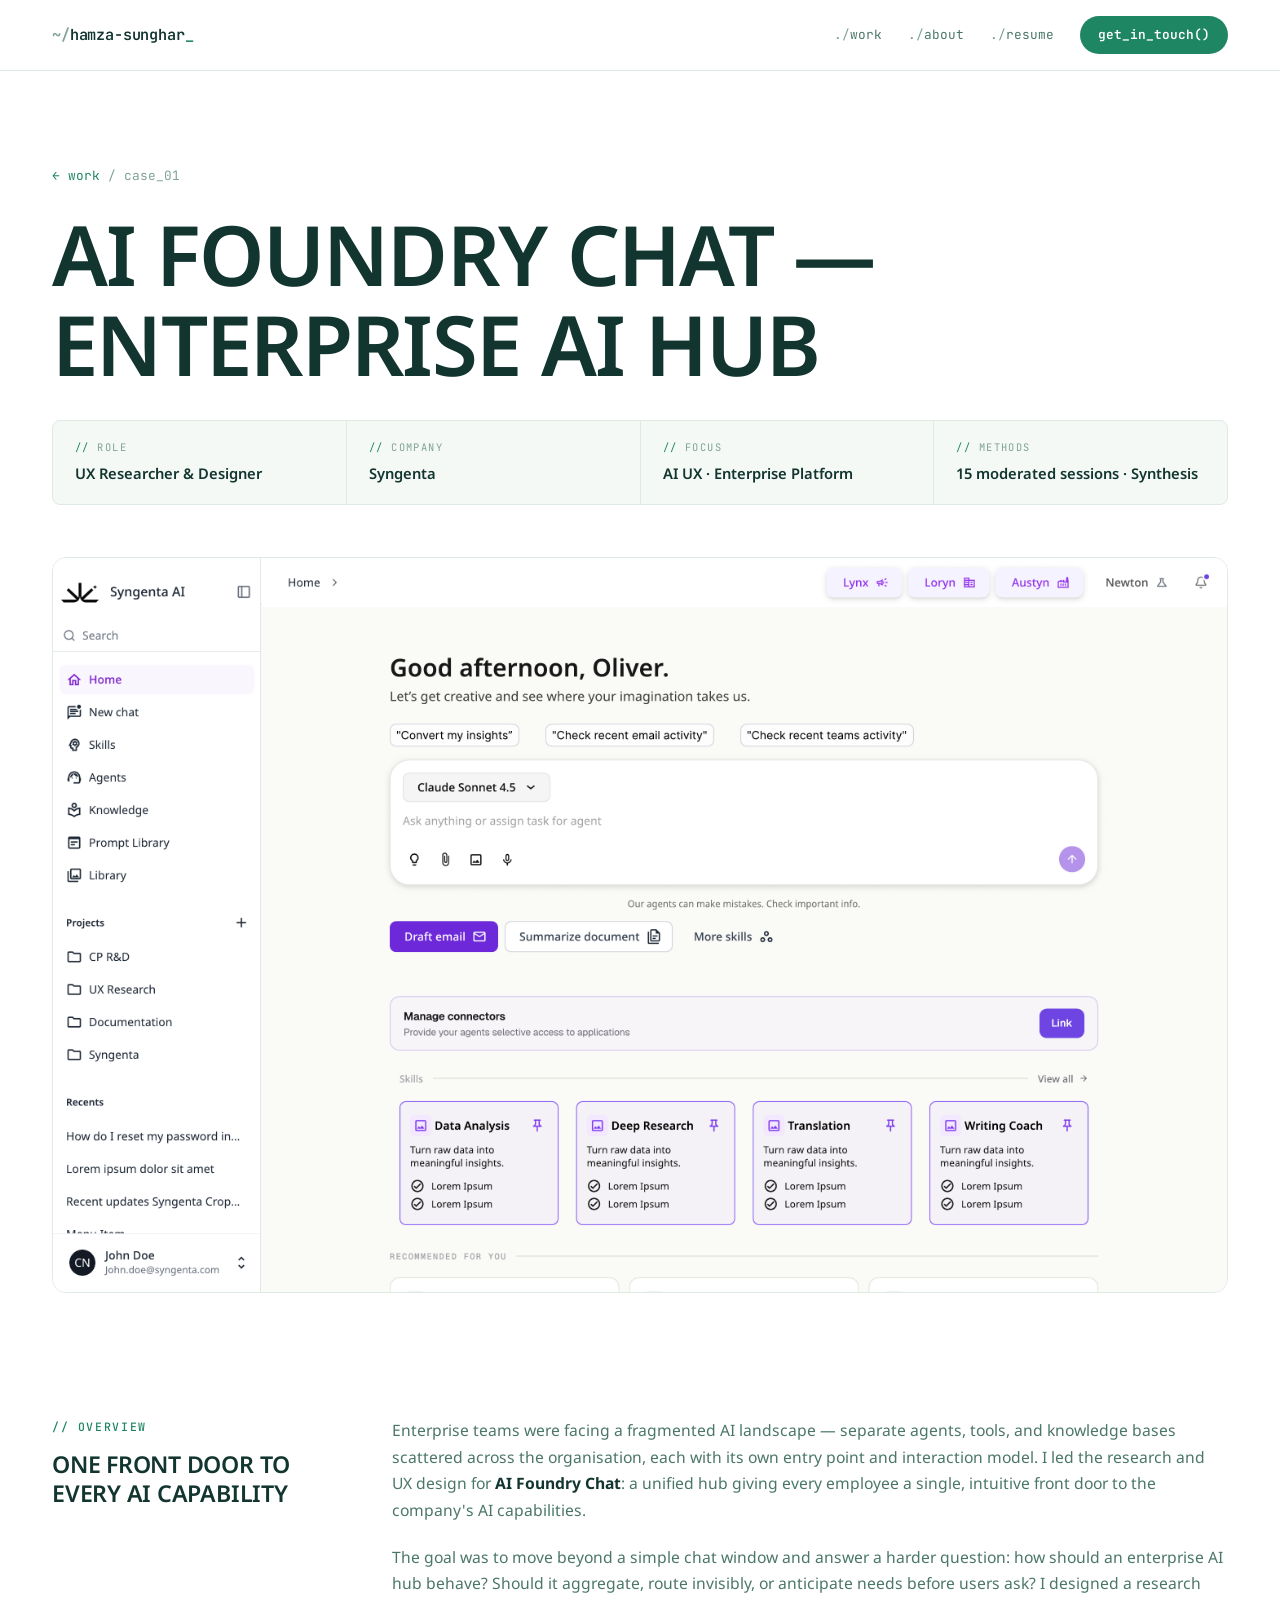
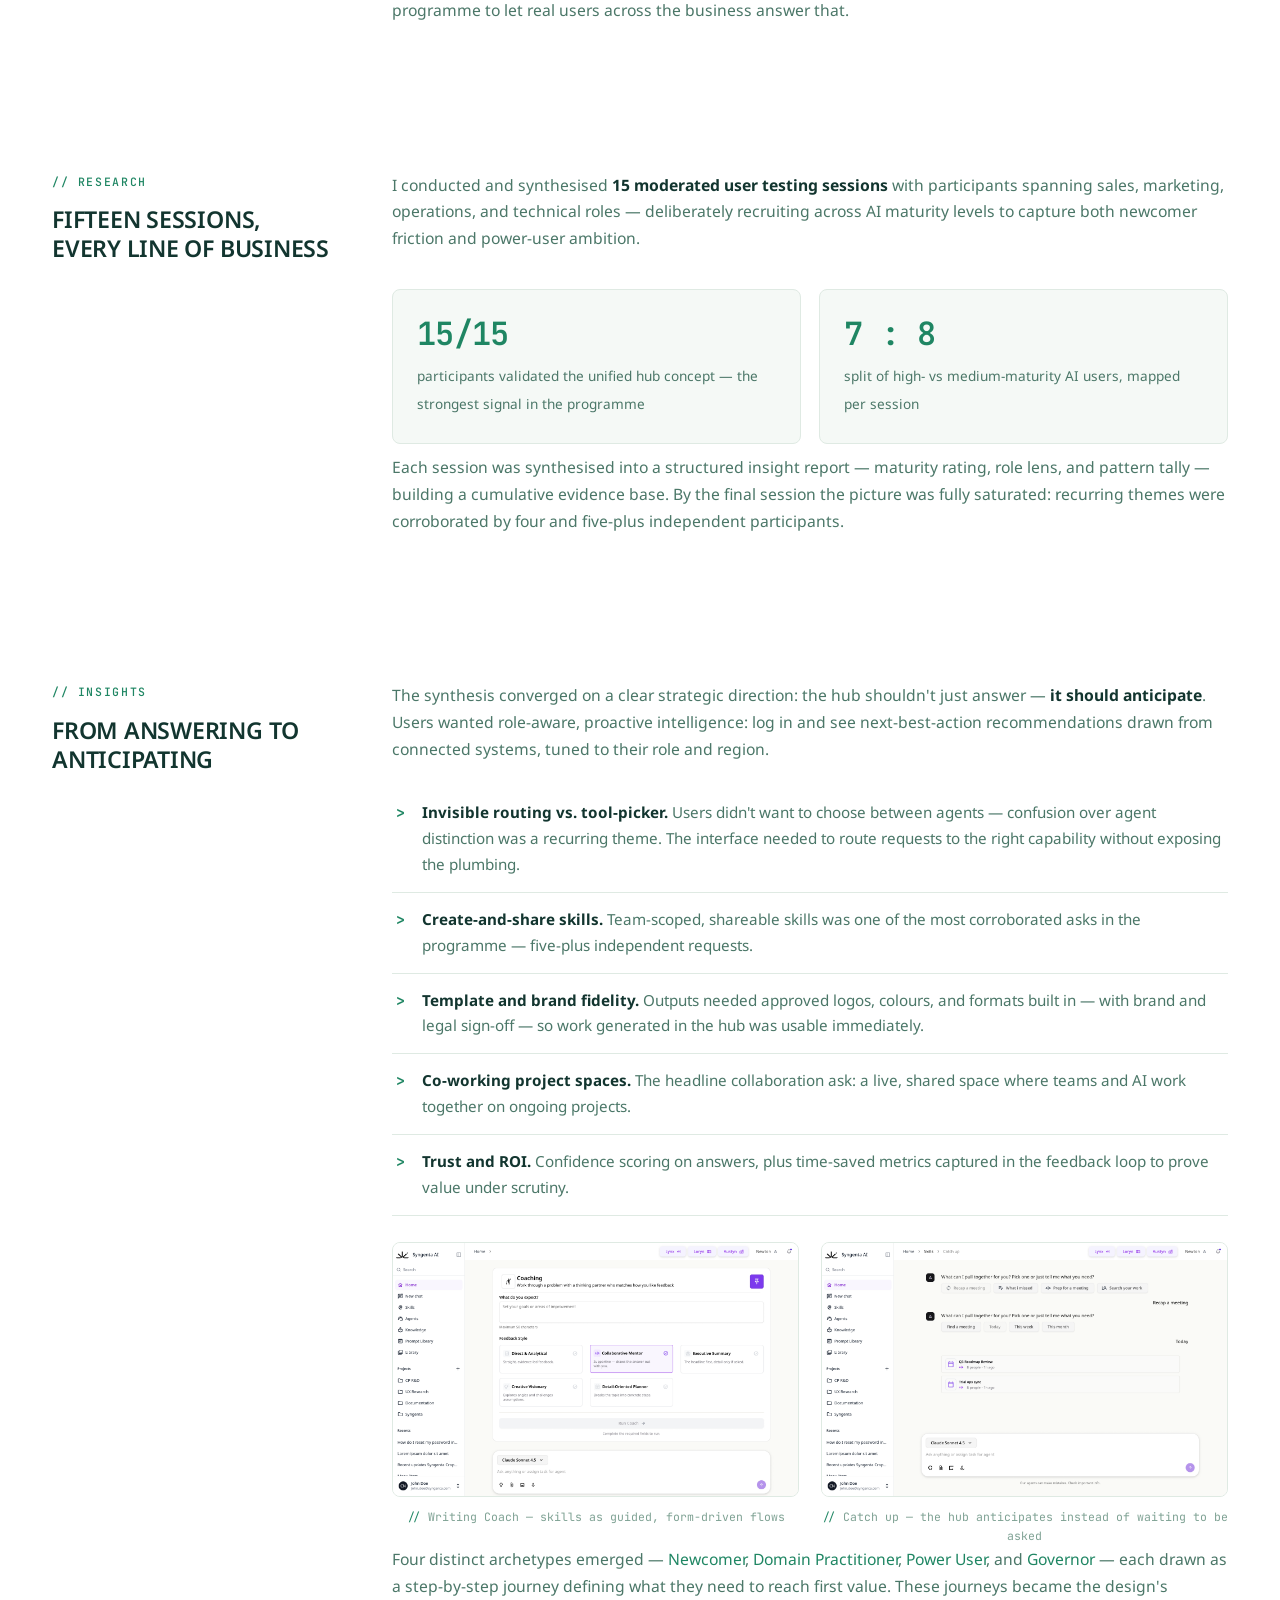
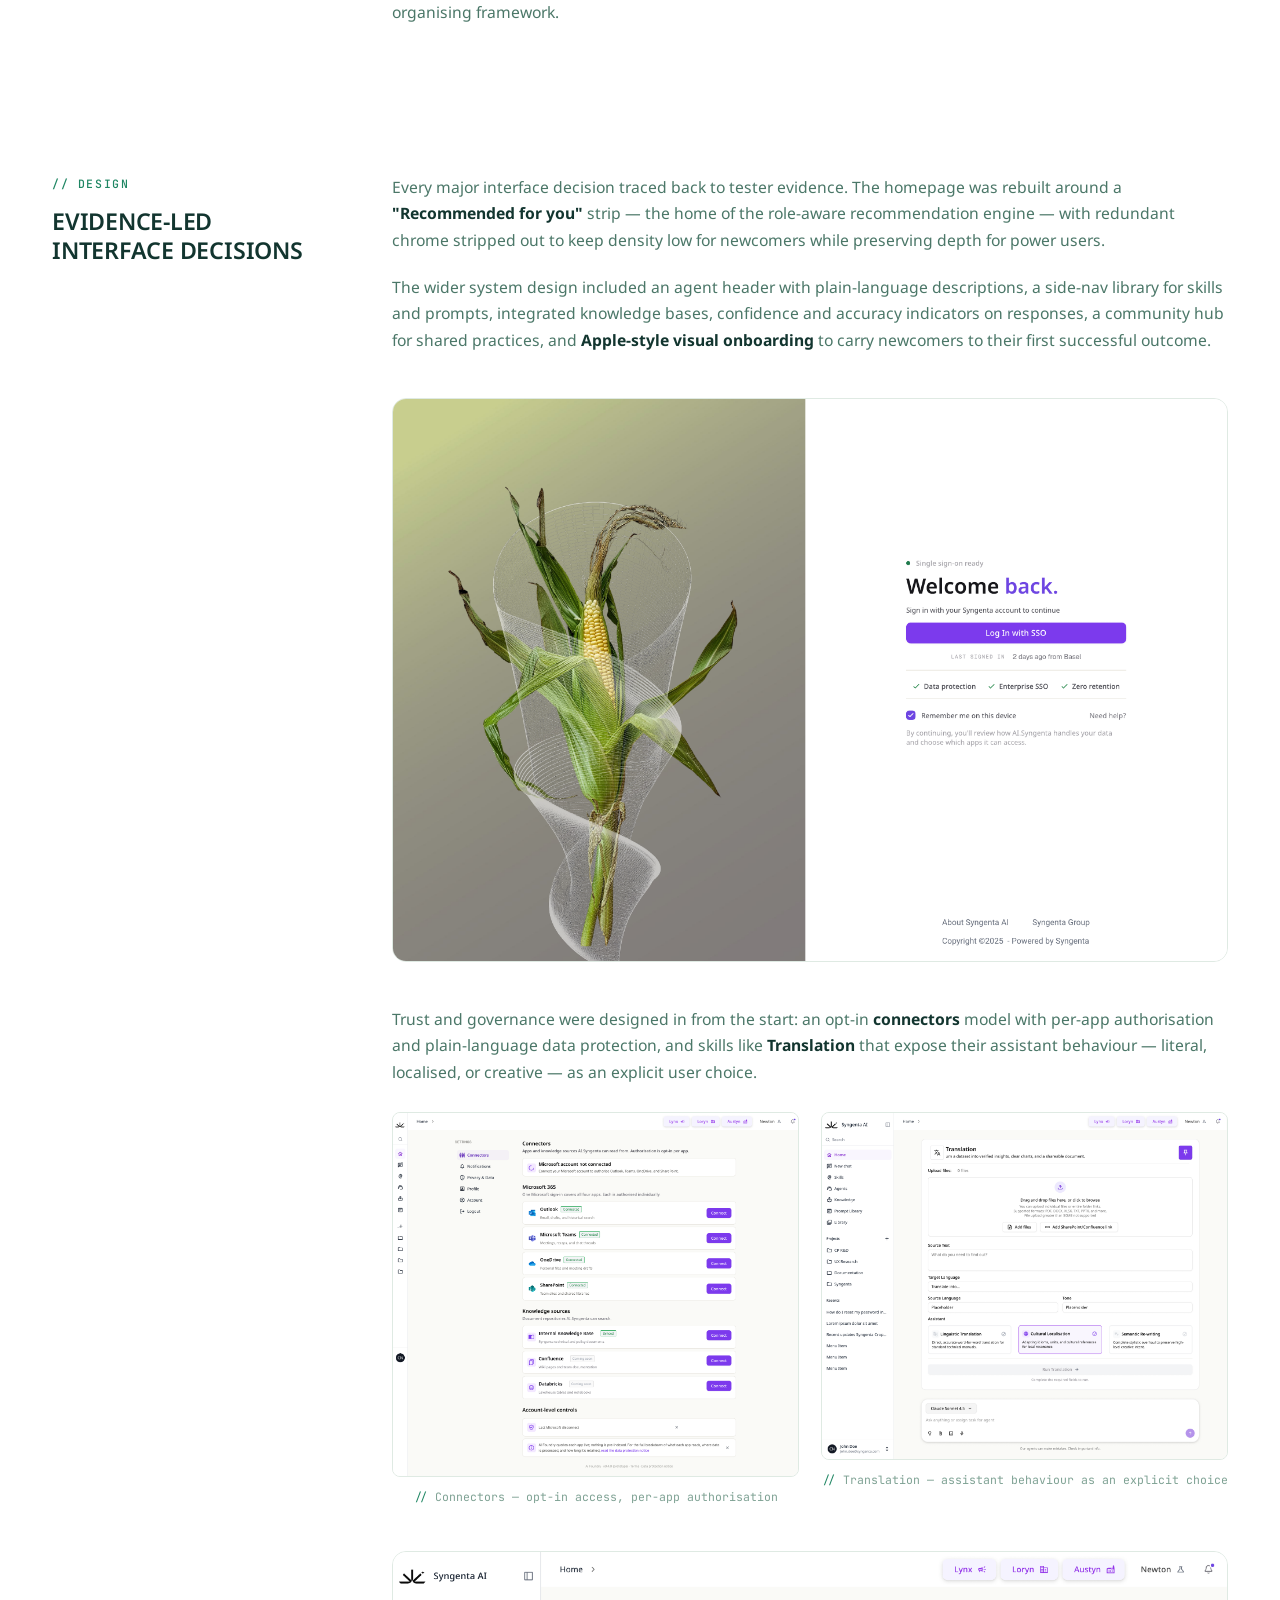
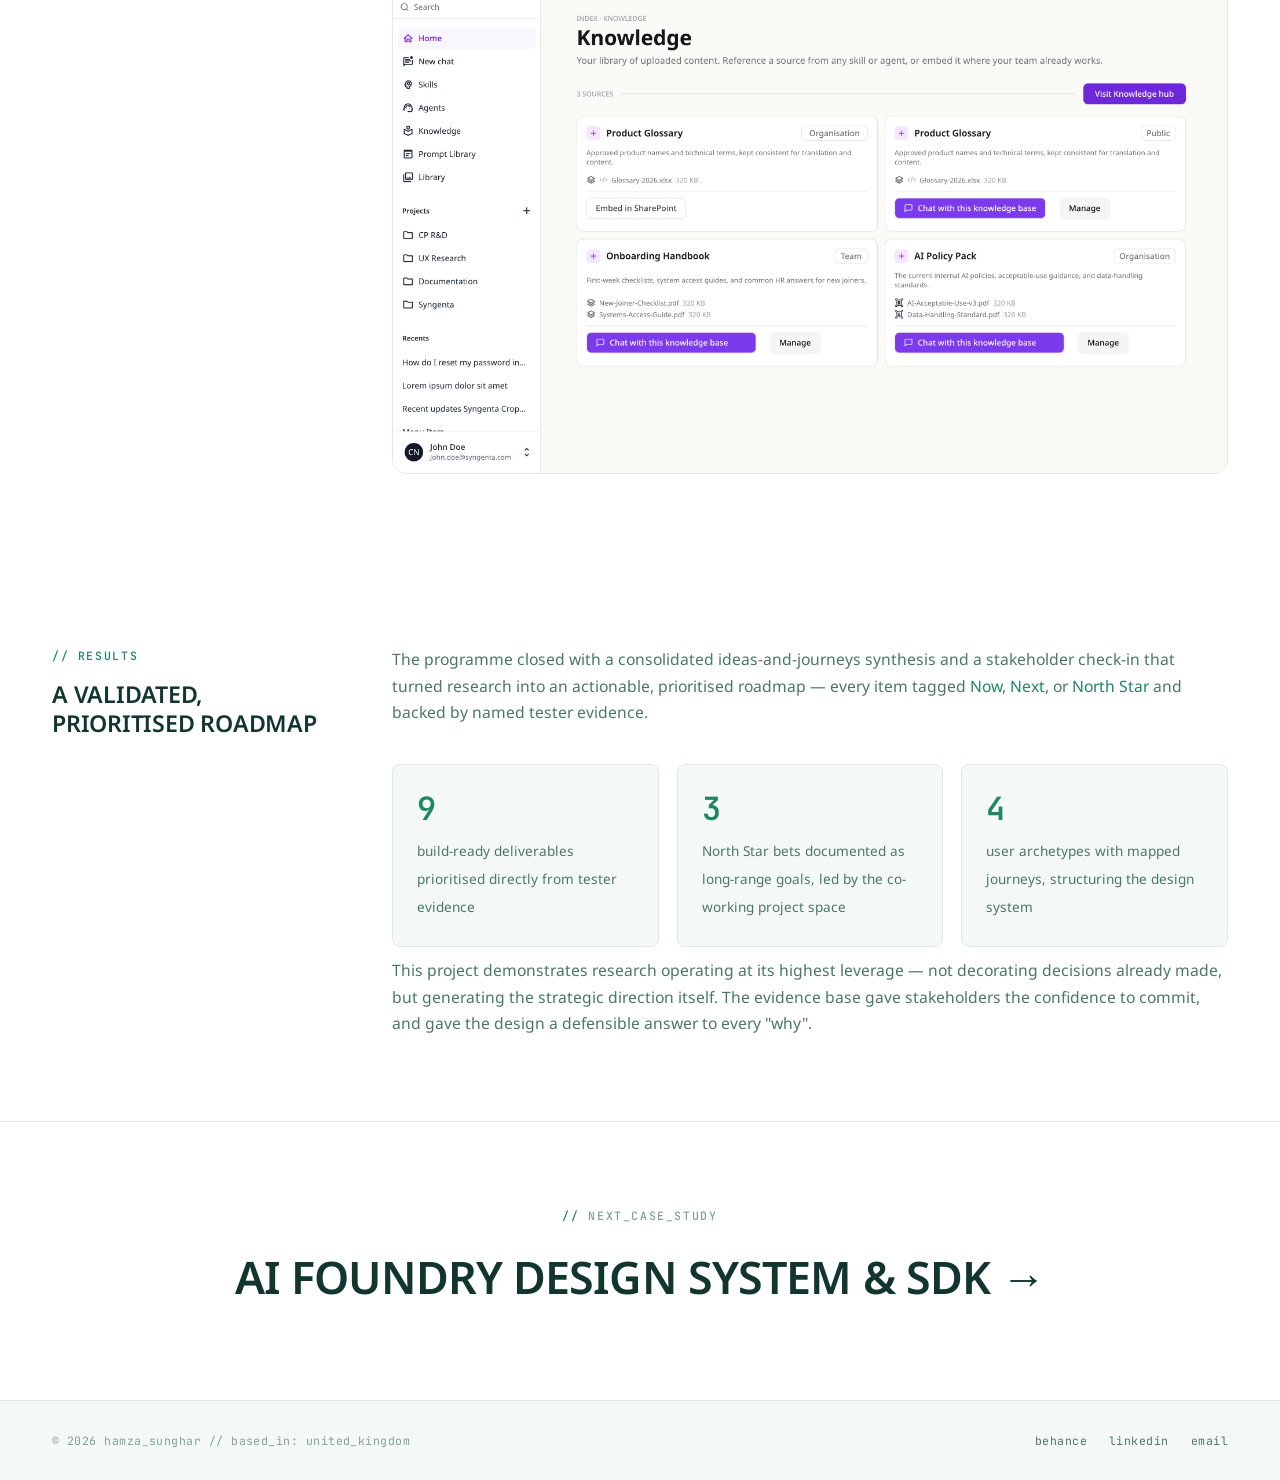
==== case-ai-foundry.html @ 728093a9 "Add files via upload" ====
<!DOCTYPE html>
<html lang="en">
<head>
  <meta charset="UTF-8">
  <meta name="viewport" content="width=device-width, initial-scale=1.0">
  <title>AI Foundry Chat — Hamza Sunghar</title>
  <meta name="description" content="Case study: researching and designing an enterprise AI hub — 15 moderated user testing sessions shaping one front door to every AI capability.">
  <link rel="preconnect" href="https://fonts.googleapis.com">
  <link rel="preconnect" href="https://fonts.gstatic.com" crossorigin>
  <link href="https://fonts.googleapis.com/css2?family=Noto+Sans:wght@400;500;600;700&family=JetBrains+Mono:wght@400;500;600&display=swap" rel="stylesheet">
  <link rel="stylesheet" href="styles.css">
</head>
<body>

  <nav class="nav">
    <div class="nav-inner">
      <a href="index.html" class="nav-logo">hamza-sunghar<span>_</span></a>
      <div class="nav-links">
        <a href="index.html#work">work</a>
        <a href="index.html#about">about</a>
        <a href="https://dochub.com/m/shared-document/hamza-sunghar/qA8ldYxVE3LyBvJR6MJrpP/cv-2025-10-pdf?dt=48s48YyhCrawFHSzD5S-" target="_blank" rel="noopener" class="hide-mobile">resume</a>
        <a href="mailto:hsunghardesign@gmail.com" class="nav-cta">get_in_touch()</a>
      </div>
    </div>
  </nav>

  <header class="cs-hero">
    <div class="wrap">
      <p class="crumb reveal"><a href="index.html#work">← work</a> / case_01</p>
      <h1 class="reveal">AI Foundry Chat — Enterprise AI Hub</h1>
      <dl class="cs-meta reveal">
        <div><dt>Role</dt><dd>UX Researcher &amp; Designer</dd></div>
        <div><dt>Company</dt><dd>Syngenta</dd></div>
        <div><dt>Focus</dt><dd>AI UX · Enterprise Platform</dd></div>
        <div><dt>Methods</dt><dd>15 moderated sessions · Synthesis</dd></div>
      </dl>
      <figure class="cs-cover reveal">
        <img src="images/ai-foundry-home.png" alt="AI Foundry Chat — hub homepage with skills and recommendations">
      </figure>
    </div>
  </header>

  <section class="cs-section">
    <div class="wrap inner">
      <div class="side reveal">
        <p class="label">Overview</p>
        <h2>One front door to every AI capability</h2>
      </div>
      <div class="cs-prose reveal">
        <p>Enterprise teams were facing a fragmented AI landscape — separate agents, tools, and knowledge bases scattered across the organisation, each with its own entry point and interaction model. I led the research and UX design for <strong>AI Foundry Chat</strong>: a unified hub giving every employee a single, intuitive front door to the company's AI capabilities.</p>
        <p>The goal was to move beyond a simple chat window and answer a harder question: how should an enterprise AI hub behave? Should it aggregate, route invisibly, or anticipate needs before users ask? I designed a research programme to let real users across the business answer that.</p>
      </div>
    </div>
  </section>

  <section class="cs-section">
    <div class="wrap inner">
      <div class="side reveal">
        <p class="label">Research</p>
        <h2>Fifteen sessions, every line of business</h2>
      </div>
      <div class="cs-prose reveal">
        <p>I conducted and synthesised <strong>15 moderated user testing sessions</strong> with participants spanning sales, marketing, operations, and technical roles — deliberately recruiting across AI maturity levels to capture both newcomer friction and power-user ambition.</p>
        <div class="stats">
          <div class="stat"><b>15/15</b><span>participants validated the unified hub concept — the strongest signal in the programme</span></div>
          <div class="stat"><b>7 : 8</b><span>split of high- vs medium-maturity AI users, mapped per session</span></div>
        </div>
        <p>Each session was synthesised into a structured insight report — maturity rating, role lens, and pattern tally — building a cumulative evidence base. By the final session the picture was fully saturated: recurring themes were corroborated by four and five-plus independent participants.</p>
      </div>
    </div>
  </section>

  <section class="cs-section">
    <div class="wrap inner">
      <div class="side reveal">
        <p class="label">Insights</p>
        <h2>From answering to anticipating</h2>
      </div>
      <div class="cs-prose reveal">
        <p>The synthesis converged on a clear strategic direction: the hub shouldn't just answer — <strong>it should anticipate</strong>. Users wanted role-aware, proactive intelligence: log in and see next-best-action recommendations drawn from connected systems, tuned to their role and region.</p>
        <ul>
          <li><strong>Invisible routing vs. tool-picker.</strong> Users didn't want to choose between agents — confusion over agent distinction was a recurring theme. The interface needed to route requests to the right capability without exposing the plumbing.</li>
          <li><strong>Create-and-share skills.</strong> Team-scoped, shareable skills was one of the most corroborated asks in the programme — five-plus independent requests.</li>
          <li><strong>Template and brand fidelity.</strong> Outputs needed approved logos, colours, and formats built in — with brand and legal sign-off — so work generated in the hub was usable immediately.</li>
          <li><strong>Co-working project spaces.</strong> The headline collaboration ask: a live, shared space where teams and AI work together on ongoing projects.</li>
          <li><strong>Trust and ROI.</strong> Confidence scoring on answers, plus time-saved metrics captured in the feedback loop to prove value under scrutiny.</li>
        </ul>
        <div class="gallery two">
          <figure><img src="images/ai-foundry-writing-coach.png" alt="Writing Coach skill — guided configuration form" loading="lazy"><figcaption>Writing Coach — skills as guided, form-driven flows</figcaption></figure>
          <figure><img src="images/ai-foundry-catch-up.png" alt="Catch up — proactive daily brief" loading="lazy"><figcaption>Catch up — the hub anticipates instead of waiting to be asked</figcaption></figure>
        </div>
        <p>Four distinct archetypes emerged — <em>Newcomer</em>, <em>Domain Practitioner</em>, <em>Power User</em>, and <em>Governor</em> — each drawn as a step-by-step journey defining what they need to reach first value. These journeys became the design's organising framework.</p>
      </div>
    </div>
  </section>

  <section class="cs-section">
    <div class="wrap inner">
      <div class="side reveal">
        <p class="label">Design</p>
        <h2>Evidence-led interface decisions</h2>
      </div>
      <div class="cs-prose reveal">
        <p>Every major interface decision traced back to tester evidence. The homepage was rebuilt around a <strong>"Recommended for you"</strong> strip — the home of the role-aware recommendation engine — with redundant chrome stripped out to keep density low for newcomers while preserving depth for power users.</p>
        <p>The wider system design included an agent header with plain-language descriptions, a side-nav library for skills and prompts, integrated knowledge bases, confidence and accuracy indicators on responses, a community hub for shared practices, and <strong>Apple-style visual onboarding</strong> to carry newcomers to their first successful outcome.</p>
        <div class="full-img">
          <img src="images/ai-foundry-login.png" alt="AI Foundry Chat — SSO login screen with generative corn artwork" loading="lazy">
        </div>
        <p>Trust and governance were designed in from the start: an opt-in <strong>connectors</strong> model with per-app authorisation and plain-language data protection, and skills like <strong>Translation</strong> that expose their assistant behaviour — literal, localised, or creative — as an explicit user choice.</p>
        <div class="gallery two">
          <figure><img src="images/ai-foundry-connectors.png" alt="Connectors settings — per-app opt-in authorisation" loading="lazy"><figcaption>Connectors — opt-in access, per-app authorisation</figcaption></figure>
          <figure><img src="images/ai-foundry-translation.png" alt="Translation skill — assistant behaviour selection" loading="lazy"><figcaption>Translation — assistant behaviour as an explicit choice</figcaption></figure>
        </div>
        <div class="full-img">
          <img src="images/ai-foundry-knowledge.png" alt="Knowledge base — integrated document repositories" loading="lazy">
        </div>
      </div>
    </div>
  </section>

  <section class="cs-section">
    <div class="wrap inner">
      <div class="side reveal">
        <p class="label">Results</p>
        <h2>A validated, prioritised roadmap</h2>
      </div>
      <div class="cs-prose reveal">
        <p>The programme closed with a consolidated ideas-and-journeys synthesis and a stakeholder check-in that turned research into an actionable, prioritised roadmap — every item tagged <em>Now</em>, <em>Next</em>, or <em>North Star</em> and backed by named tester evidence.</p>
        <div class="stats">
          <div class="stat"><b>9</b><span>build-ready deliverables prioritised directly from tester evidence</span></div>
          <div class="stat"><b>3</b><span>North Star bets documented as long-range goals, led by the co-working project space</span></div>
          <div class="stat"><b>4</b><span>user archetypes with mapped journeys, structuring the design system</span></div>
        </div>
        <p>This project demonstrates research operating at its highest leverage — not decorating decisions already made, but generating the strategic direction itself. The evidence base gave stakeholders the confidence to commit, and gave the design a defensible answer to every "why".</p>
      </div>
    </div>
  </section>

  <section class="next-project">
    <p class="label">next_case_study</p>
    <a href="case-design-system.html"><h2>AI Foundry Design System &amp; SDK →</h2></a>
  </section>

  <footer class="footer">
    <div class="footer-inner">
      <span>© 2026 hamza_sunghar // based_in: united_kingdom</span>
      <div class="footer-links">
        <a href="https://www.behance.net/HSMDesigner" target="_blank" rel="noopener">behance</a>
        <a href="https://www.linkedin.com/in/hamza-sunghar/" target="_blank" rel="noopener">linkedin</a>
        <a href="mailto:hsunghardesign@gmail.com">email</a>
      </div>
    </div>
  </footer>

  <script>
    const io = new IntersectionObserver((entries) => {
      entries.forEach(e => { if (e.isIntersecting) { e.target.classList.add('visible'); io.unobserve(e.target); } });
    }, { threshold: 0.1 });
    document.querySelectorAll('.reveal').forEach((el, i) => {
      const sibs = el.parentElement ? [...el.parentElement.children].filter(c => c.classList && c.classList.contains('reveal')) : [el];
      el.style.setProperty('--stagger', (sibs.indexOf(el) % 4) * 0.12 + 's');
      io.observe(el);
    });
  </script>
</body>
</html>
---- styles.css ----
/* ==========================================================
   Hamza Sunghar — Portfolio
   Terminal / dashboard design system
   ========================================================== */

:root {
  --bg: #ffffff;
  --surface: #f5f9f6;
  --surface-2: #ecf4ee;
  --ink: #12352f;
  --ink-soft: #4b7768;
  --ink-faint: #7fa294;
  --line: #dfeae3;
  --accent: #1f8663;
  --accent-2: #46b385;
  --sand: #e6de8e;
  --accent-dim: rgba(31, 134, 99, 0.12);
  --radius: 14px;
  --radius-sm: 8px;
  --maxw: 1240px;
  --font-mono: "JetBrains Mono", "SF Mono", Menlo, monospace;
  --font-display: "Noto Sans", "Inter", sans-serif;
}

* { margin: 0; padding: 0; box-sizing: border-box; }

html { scroll-behavior: smooth; }

body {
  background: var(--bg);
  color: var(--ink);
  font-family: var(--font-display);
  font-size: 16.5px;
  line-height: 1.7;
  -webkit-font-smoothing: antialiased;
}

::selection { background: var(--sand); color: #12352f; }

img, video { max-width: 100%; display: block; }

a { color: inherit; text-decoration: none; }

.wrap { max-width: var(--maxw); margin: 0 auto; padding: 0 32px; }

/* ---------- Mono utility voice ---------- */
.mono, .label, .crumb, .case-num, .hero-kicker, .footer, .cs-meta dt, .strip-track {
  font-family: var(--font-mono);
}
.tag { font-family: var(--font-display); }

/* ---------- Nav (status bar) ---------- */
.nav {
  position: fixed;
  top: 0; left: 0; right: 0;
  z-index: 100;
  backdrop-filter: blur(14px);
  -webkit-backdrop-filter: blur(14px);
  background: rgba(255, 255, 255, 0.85);
  border-bottom: 1px solid var(--line);
}

.nav-inner {
  max-width: var(--maxw);
  margin: 0 auto;
  padding: 16px 32px;
  display: flex;
  align-items: center;
  justify-content: space-between;
}

.nav-logo {
  font-family: var(--font-mono);
  font-weight: 600;
  font-size: 0.95rem;
  letter-spacing: -0.01em;
}
.nav-logo::before { content: "~/"; color: var(--ink-faint); }
.nav-logo span { color: var(--accent); }

.nav-links {
  display: flex;
  gap: 26px;
  align-items: center;
  font-family: var(--font-mono);
  font-size: 0.8rem;
  color: var(--ink-soft);
}
.nav-links a { transition: color 0.2s; }
.nav-links a:hover { color: var(--accent); }
.nav-links a:not(.nav-cta)::before { content: "./"; color: var(--ink-faint); }

.nav-cta {
  padding: 8px 18px;
  border-radius: 999px;
  background: var(--accent);
  color: #ffffff !important;
  font-weight: 600;
  transition: transform 0.2s, box-shadow 0.2s;
}
.nav-cta:hover { transform: translateY(-1px); box-shadow: 0 0 24px rgba(31, 134, 99, 0.35); }

/* ---------- Hero ---------- */
.hero { padding: 170px 0 90px; min-height: 88vh; display: flex; align-items: center; }
.hero > .wrap { width: 100%; }

.hero-grid {
  display: grid;
  grid-template-columns: 1.35fr 1fr;
  gap: 64px;
  align-items: center;
}

.hero-kicker {
  display: inline-flex;
  align-items: center;
  gap: 10px;
  font-size: 0.75rem;
  letter-spacing: 0.08em;
  text-transform: uppercase;
  color: var(--ink-soft);
  margin-bottom: 26px;
  padding: 8px 16px;
  border: 1px solid var(--line);
  border-radius: 999px;
  background: var(--surface);
}
.hero-kicker::before {
  content: "";
  width: 7px; height: 7px;
  border-radius: 50%;
  background: var(--accent);
  box-shadow: 0 0 10px var(--accent);
  animation: pulse 2s infinite;
}
@keyframes pulse { 50% { opacity: 0.4; } }

.hero-code {
  font-family: var(--font-mono);
  font-size: 0.85rem;
  color: var(--ink-faint);
  margin-bottom: 18px;
}
.hero-code .kw { color: #2f8f6e; }
.hero-code .str { color: var(--accent); }

.hero h1 {
  font-weight: 600;
  font-size: clamp(3.2rem, 8vw, 6.5rem);
  line-height: 0.98;
  letter-spacing: -0.03em;
  margin-bottom: 26px;
  text-transform: uppercase;
}
.hero h1 em {
  font-style: normal;
  color: var(--accent);
}

.hero h1 .cursor {
  display: inline-block;
  width: 0.55em; height: 0.95em;
  background: var(--accent);
  margin-left: 6px;
  vertical-align: baseline;
  animation: blink 1.1s steps(1) infinite;
}
@keyframes blink { 50% { opacity: 0; } }

.hero-sub {
  font-size: 1.05rem;
  color: var(--ink-soft);
  max-width: 48ch;
  margin-bottom: 38px;
}

.hero-actions { display: flex; gap: 14px; flex-wrap: wrap; }

.btn {
  display: inline-flex;
  align-items: center;
  gap: 8px;
  padding: 16px 34px;
  border-radius: 999px;
  font-family: var(--font-display);
  font-weight: 600;
  font-size: 0.85rem;
  transition: transform 0.2s, background 0.2s, color 0.2s, border-color 0.2s, box-shadow 0.2s;
}
.btn-primary { background: var(--accent); color: #ffffff; }
.btn-primary:hover { transform: translateY(-2px); box-shadow: 0 0 28px rgba(31, 134, 99, 0.35); }
.btn-ghost { border: 1px solid var(--line); color: var(--ink); background: var(--surface); }
.btn-ghost:hover { border-color: var(--accent); color: var(--accent); transform: translateY(-2px); }

.hero-figure { position: relative; }
.hero-figure img {
  border-radius: var(--radius);
  aspect-ratio: 4 / 5;
  object-fit: cover;
  width: 100%;
  border: 1px solid var(--line);
  filter: saturate(0.9);
}
.hero-figure::after {
  content: "51.5072° N — 0.1276° W";
  position: absolute;
  top: 14px; right: 14px;
  font-family: var(--font-mono);
  font-size: 0.68rem;
  letter-spacing: 0.08em;
  color: var(--ink);
  background: rgba(255, 255, 255, 0.8);
  backdrop-filter: blur(6px);
  border: 1px solid var(--line);
  padding: 6px 12px;
  border-radius: 999px;
}

.hero-badge {
  position: absolute;
  bottom: 16px; left: 16px;
  background: rgba(255, 255, 255, 0.88);
  backdrop-filter: blur(8px);
  border: 1px solid var(--line);
  border-radius: 10px;
  padding: 12px 18px;
  font-family: var(--font-mono);
  font-size: 0.8rem;
  font-weight: 600;
}
.hero-badge small {
  display: block;
  font-weight: 400;
  color: var(--accent);
  font-size: 0.68rem;
  margin-top: 2px;
}

/* ---------- Dash stats row ---------- */
.dash {
  display: grid;
  grid-template-columns: repeat(4, 1fr);
  gap: 1px;
  background: var(--line);
  border: 1px solid var(--line);
  border-radius: var(--radius);
  overflow: hidden;
  margin-top: 70px;
}
.dash div { background: var(--surface); padding: 26px 28px; }
.dash b {
  display: block;
  font-family: var(--font-mono);
  font-size: clamp(1.8rem, 3vw, 2.6rem);
  font-weight: 600;
  color: var(--accent);
  letter-spacing: -0.02em;
}
.dash span {
  font-family: var(--font-mono);
  font-size: 0.68rem;
  letter-spacing: 0.12em;
  text-transform: uppercase;
  color: var(--ink-faint);
}

/* ---------- Marquee strip ---------- */
.strip {
  border-top: 1px solid var(--line);
  border-bottom: 1px solid var(--line);
  padding: 18px 0;
  overflow: hidden;
  white-space: nowrap;
  background: var(--surface);
}
.strip-track {
  display: inline-block;
  animation: marquee 32s linear infinite;
  font-size: 0.8rem;
  letter-spacing: 0.1em;
  text-transform: uppercase;
  color: var(--ink-faint);
}
.strip-track span { margin: 0 30px; }
.strip-track span::before { content: "// "; color: var(--accent); }
.strip-track b { color: var(--ink); font-weight: 500; }
@keyframes marquee {
  from { transform: translateX(0); }
  to { transform: translateX(-50%); }
}

/* ---------- Section headers ---------- */
.section { padding: 100px 0; }

.section-head {
  display: flex;
  align-items: flex-end;
  justify-content: space-between;
  gap: 24px;
  margin-bottom: 56px;
}

.label {
  font-size: 0.72rem;
  font-weight: 500;
  letter-spacing: 0.14em;
  text-transform: uppercase;
  color: var(--accent);
  margin-bottom: 14px;
}
.label::before { content: "// "; }

.section-head h2 {
  font-weight: 600;
  font-size: clamp(2.6rem, 6vw, 4.4rem);
  letter-spacing: -0.02em;
  line-height: 1.1;
  text-transform: uppercase;
}

.section-head p {
  color: var(--ink-soft);
  max-width: 40ch;
  font-size: 0.95rem;
  font-family: var(--font-mono);
}

/* ---------- Horizontal drag gallery ---------- */
.work-slider {
  overflow-x: auto;
  overflow-y: hidden;
  cursor: grab;
  scrollbar-width: none;
  -ms-overflow-style: none;
  margin: 0 calc(50% - 50vw);
  padding: 0 max(32px, calc(50vw - var(--maxw) / 2 + 32px));
  scroll-snap-type: x proximity;
}
.work-slider::-webkit-scrollbar { display: none; }
.work-slider.dragging { cursor: grabbing; scroll-snap-type: none; }
.work-track {
  display: flex;
  gap: 26px;
  width: max-content;
}
.work-track .work-tile {
  flex: 0 0 clamp(320px, 55vw, 820px);
  min-height: clamp(360px, 58vh, 620px);
  scroll-snap-align: center;
  user-select: none;
  -webkit-user-drag: none;
  transform-origin: center center;
  will-change: transform;
}
.work-track .work-tile img, .work-track .work-tile video { pointer-events: none; }
.drag-hint {
  margin-top: 22px;
  font-family: var(--font-mono);
  font-size: 0.8rem;
  letter-spacing: 0.12em;
  text-transform: uppercase;
  color: var(--ink-faint);
}

.work-grid {
  display: grid;
  grid-template-columns: repeat(2, 1fr);
  gap: 22px;
}

.work-tile {
  position: relative;
  display: block;
  border: 1px solid var(--line);
  border-radius: var(--radius);
  overflow: hidden;
  background: var(--surface);
  min-height: 520px;
  transition: border-color 0.3s ease, box-shadow 0.3s ease, transform 0.3s ease;
}
.work-tile.wide { grid-column: span 2; min-height: 72vh; }
.work-tile:hover, .work-tile:focus-visible {
  border-color: rgba(31, 134, 99, 0.5);
  box-shadow: 0 24px 60px rgba(18, 53, 47, 0.16), 0 0 0 1px rgba(31, 134, 99, 0.15);
  transform: translateY(-4px);
}

.work-tile > img, .work-tile > video {
  position: absolute;
  inset: 0;
  width: 100%; height: 100%;
  object-fit: cover;
  filter: saturate(0.85);
  transition: transform 1.1s cubic-bezier(0.22, 1, 0.36, 1), filter 0.6s ease, opacity 0.4s ease;
}
.work-tile:hover > img, .work-tile:hover > video {
  transform: scale(1.07);
  filter: saturate(0.4) brightness(0.35);
}

/* panel header — like a dashboard card */
.tile-head {
  position: absolute;
  top: 0; left: 0; right: 0;
  z-index: 3;
  display: flex;
  justify-content: space-between;
  align-items: center;
  padding: 14px 20px;
  font-family: var(--font-mono);
  font-size: 0.72rem;
  letter-spacing: 0.1em;
  text-transform: uppercase;
  color: #ffffff;
  text-shadow: 0 1px 6px rgba(14, 47, 43, 0.6);
}
.tile-head span:first-child { color: var(--accent); }
.tile-icon { color: var(--ink-soft); transition: color 0.3s, transform 0.3s; }
.work-tile:hover .tile-icon { color: var(--accent); transform: translate(2px, -2px); }

/* visible title strip (idle state) */
.tile-title {
  position: absolute;
  left: 0; right: 0; bottom: 0;
  z-index: 2;
  padding: 16px 24px;
  background: #12352f;
  transition: opacity 0.35s ease;
}
.tile-title h3 {
  font-weight: 600;
  font-size: clamp(0.95rem, 1.5vw, 1.25rem);
  letter-spacing: -0.01em;
  text-transform: uppercase;
  color: #ffffff;
  white-space: nowrap;
  overflow: hidden;
  text-overflow: ellipsis;
}
.work-tile:hover .tile-title { opacity: 0; }

/* hover bio overlay */
.tile-bio {
  position: absolute;
  inset: 0;
  z-index: 4;
  display: flex;
  flex-direction: column;
  justify-content: flex-end;
  padding: 30px 30px 28px;
  opacity: 0;
  transform: translateY(16px);
  transition: opacity 0.4s ease, transform 0.4s ease;
  pointer-events: none;
}
.work-tile:hover .tile-bio, .work-tile:focus-visible .tile-bio {
  opacity: 1;
  transform: none;
}
.tile-bio h3 {
  font-weight: 600;
  font-size: clamp(1.6rem, 3vw, 2.4rem);
  letter-spacing: -0.01em;
  text-transform: uppercase;
  margin-bottom: 12px;
  color: #ffffff;
}
.tile-bio p { color: #d5e6dd; font-size: 0.93rem; margin-bottom: 18px; max-width: 60ch; }
.tile-bio .case-num { margin-bottom: 10px; color: var(--sand); }
.tile-bio .case-link { color: #ffffff; }
.tile-bio .tags { margin-bottom: 20px; }
.tile-bio .tag { background: rgba(255, 255, 255, 0.9); }

/* touch devices: no hover — show bio content statically over dimmed media */
@media (hover: none) {
  .tile-title { opacity: 0; }
  .tile-head { display: none; }
  .tile-bio {
    opacity: 1;
    transform: none;
    background: linear-gradient(rgba(14, 47, 43, 0.35) 0%, rgba(14, 47, 43, 0.75) 22%, rgba(14, 47, 43, 0.96) 48%);
  }
  .tile-bio h3 { font-size: 1.25rem; }
  .tile-bio p { font-size: 0.88rem; }
  .work-tile > img, .work-tile > video { filter: saturate(0.5) brightness(0.45); }
}

/* ---------- Case study cards (legacy) ---------- */
.case-list { display: flex; flex-direction: column; gap: 28px; }

.case-card {
  display: grid;
  grid-template-columns: 1fr 1fr;
  background: var(--surface);
  border: 1px solid var(--line);
  border-radius: var(--radius);
  overflow: hidden;
  transition: transform 0.3s ease, border-color 0.3s ease, box-shadow 0.3s ease;
}
.case-card:hover {
  transform: translateY(-5px);
  border-color: rgba(31, 134, 99, 0.45);
  box-shadow: 0 24px 60px rgba(18, 53, 47, 0.14), 0 0 0 1px rgba(31, 134, 99, 0.15);
}
.case-card:nth-child(even) .case-media { order: 2; }

.case-media {
  position: relative;
  min-height: 380px;
  overflow: hidden;
  background: var(--surface-2);
}
.case-media img, .case-media video {
  position: absolute;
  inset: 0;
  width: 100%; height: 100%;
  object-fit: cover;
  transition: transform 0.6s ease, filter 0.6s ease;
  filter: saturate(0.85);
}
.case-card:hover .case-media img,
.case-card:hover .case-media video { transform: scale(1.04); filter: saturate(1); }

.case-body {
  padding: 48px;
  display: flex;
  flex-direction: column;
  justify-content: center;
}

.case-num {
  color: var(--accent);
  font-size: 0.78rem;
  letter-spacing: 0.1em;
  margin-bottom: 16px;
}
.case-num::before { content: "> "; color: var(--ink-faint); }

.case-body h3 {
  font-weight: 600;
  font-size: 1.7rem;
  letter-spacing: -0.015em;
  line-height: 1.15;
  margin-bottom: 16px;
  text-transform: uppercase;
}

.case-body p {
  color: var(--ink-soft);
  font-size: 0.95rem;
  margin-bottom: 24px;
}

.tags { display: flex; flex-wrap: wrap; gap: 8px; margin-bottom: 26px; }
.tag {
  font-size: 0.68rem;
  font-weight: 500;
  letter-spacing: 0.06em;
  text-transform: uppercase;
  padding: 6px 13px;
  border-radius: 999px;
  border: 1px solid var(--line);
  color: var(--ink-soft);
  background: var(--bg);
}

.case-link {
  font-family: var(--font-display);
  font-weight: 600;
  font-size: 0.85rem;
  color: var(--ink);
  display: inline-flex;
  align-items: center;
  gap: 8px;
}
.case-link .arrow { transition: transform 0.25s; color: var(--accent); }
.case-card:hover .case-link { color: var(--accent); }
.case-card:hover .case-link .arrow { transform: translateX(5px); }

/* ---------- Skill matrix ---------- */
.matrix {
  display: grid;
  grid-template-columns: 1fr 1fr;
  gap: 1px;
  background: var(--line);
  border: 1px solid var(--line);
  border-radius: var(--radius);
  overflow: hidden;
}
.matrix-col { background: var(--surface); padding: 40px 44px; }
.matrix-col h3 {
  font-family: var(--font-mono);
  font-size: 0.75rem;
  letter-spacing: 0.16em;
  text-transform: uppercase;
  color: var(--ink-faint);
  margin-bottom: 26px;
}
.skill-list { list-style: none; counter-reset: none; }
.skill-list li {
  display: flex;
  align-items: baseline;
  gap: 20px;
  padding: 16px 4px;
  border-bottom: 1px solid var(--line);
  cursor: default;
  transition: padding-left 0.3s ease, background 0.3s ease;
}
.skill-list li:last-child { border-bottom: none; }
.skill-list li:hover { padding-left: 14px; }
.skill-list .idx {
  font-family: var(--font-mono);
  font-size: 0.72rem;
  color: var(--ink-faint);
  flex: 0 0 28px;
  transition: color 0.3s;
}
.skill-list .name {
  font-family: var(--font-display);
  font-weight: 600;
  font-size: clamp(1.15rem, 2vw, 1.45rem);
  letter-spacing: -0.015em;
  text-transform: uppercase;
  color: var(--ink);
  transition: color 0.3s;
}
.skill-list .go {
  margin-left: auto;
  font-family: var(--font-mono);
  color: var(--accent);
  opacity: 0;
  transform: translateX(-8px);
  transition: opacity 0.3s, transform 0.3s;
}
.skill-list li:hover .idx { color: var(--accent); }
.skill-list li:hover .name { color: var(--accent); }
.skill-list li:hover .go { opacity: 1; transform: none; }

.tool-grid { display: flex; flex-wrap: wrap; gap: 10px; }
.tool-grid .tag { padding: 10px 18px; font-size: 0.78rem; }
.matrix-note {
  font-family: var(--font-mono);
  font-size: 0.75rem;
  color: var(--ink-faint);
  margin-top: 26px;
  line-height: 1.9;
}
.matrix-note::before { content: "// "; color: var(--accent); }

/* ---------- About ---------- */
.about {
  background: var(--surface);
  border: 1px solid var(--line);
  border-radius: var(--radius);
}

.about-grid {
  display: grid;
  grid-template-columns: 1fr 1.4fr;
  gap: 64px;
  align-items: center;
  padding: 80px 60px;
}

.about-photo { position: relative; }
.about-photo img {
  border-radius: var(--radius);
  aspect-ratio: 4 / 5;
  object-fit: cover;
  border: 1px solid var(--line);
  filter: saturate(0.9);
}
.about-photo::after {
  content: "./my-profile";
  position: absolute;
  bottom: 14px; left: 14px;
  font-family: var(--font-mono);
  font-size: 0.7rem;
  color: var(--accent);
  background: rgba(255, 255, 255, 0.88);
  border: 1px solid var(--line);
  padding: 6px 12px;
  border-radius: 999px;
}

.about-text h2 {
  font-weight: 600;
  font-size: clamp(1.7rem, 3.5vw, 2.4rem);
  letter-spacing: -0.02em;
  line-height: 1.15;
  margin-bottom: 24px;
  text-transform: uppercase;
}

.about-text p { color: var(--ink-soft); margin-bottom: 18px; font-size: 0.98rem; }

.skills { display: flex; flex-wrap: wrap; gap: 10px; margin-top: 28px; }

/* ---------- Contact / footer ---------- */
.contact { text-align: center; padding: 120px 0 90px; }

.contact h2 {
  font-weight: 600;
  font-size: clamp(3.2rem, 10vw, 7.5rem);
  letter-spacing: -0.02em;
  line-height: 1.05;
  margin-bottom: 28px;
  text-transform: uppercase;
}
.contact h2 em { font-style: normal; color: var(--accent); }

.contact p { color: var(--ink-soft); margin-bottom: 38px; font-family: var(--font-mono); font-size: 0.9rem; }

.footer { border-top: 1px solid var(--line); padding: 30px 0; background: var(--surface); }
.footer-inner {
  max-width: var(--maxw);
  margin: 0 auto;
  padding: 0 32px;
  display: flex;
  align-items: center;
  justify-content: space-between;
  gap: 20px;
  flex-wrap: wrap;
  font-size: 0.72rem;
  letter-spacing: 0.04em;
  color: var(--ink-faint);
}
.footer-links { display: flex; gap: 22px; color: var(--ink-soft); }
.footer-links a:hover { color: var(--accent); }

/* ==========================================================
   Case study pages
   ========================================================== */
.cs-hero { padding: 160px 0 60px; }

.cs-hero .crumb {
  font-size: 0.8rem;
  color: var(--ink-faint);
  margin-bottom: 22px;
  display: inline-flex;
  gap: 8px;
  align-items: center;
}
.cs-hero .crumb a { color: var(--accent); }

.cs-hero h1 {
  font-weight: 600;
  font-size: clamp(2.6rem, 7vw, 5.2rem);
  letter-spacing: -0.02em;
  line-height: 1.08;
  max-width: 22ch;
  margin-bottom: 32px;
  text-transform: uppercase;
}

.cs-meta {
  display: grid;
  grid-template-columns: repeat(auto-fit, minmax(160px, 1fr));
  gap: 1px;
  background: var(--line);
  border: 1px solid var(--line);
  border-radius: var(--radius-sm);
  overflow: hidden;
  margin-bottom: 52px;
}
.cs-meta div { background: var(--surface); padding: 18px 22px; }
.cs-meta dt {
  font-size: 0.65rem;
  letter-spacing: 0.14em;
  text-transform: uppercase;
  color: var(--ink-faint);
  margin-bottom: 4px;
}
.cs-meta dt::before { content: "// "; color: var(--accent); }
.cs-meta dd { font-weight: 600; font-size: 0.92rem; }

.cs-cover {
  border-radius: var(--radius);
  overflow: hidden;
  border: 1px solid var(--line);
}
.cs-cover img, .cs-cover video { width: 100%; }

.cs-section { padding: 64px 0; }

.cs-section .inner {
  display: grid;
  grid-template-columns: 280px 1fr;
  gap: 60px;
}

.cs-section .side { position: sticky; top: 110px; align-self: start; }
.cs-section .side h2 {
  font-weight: 600;
  font-size: 1.45rem;
  letter-spacing: -0.01em;
  line-height: 1.25;
  margin-top: 10px;
  text-transform: uppercase;
}

.cs-prose p { color: var(--ink-soft); margin-bottom: 20px; font-size: 0.98rem; }
.cs-prose strong { color: var(--ink); }
.cs-prose em { color: var(--accent); font-style: normal; }
.cs-prose ul { list-style: none; margin: 24px 0; }
.cs-prose li {
  padding: 14px 0 14px 30px;
  border-bottom: 1px solid var(--line);
  color: var(--ink-soft);
  position: relative;
  font-size: 0.95rem;
}
.cs-prose li::before {
  content: ">";
  position: absolute;
  left: 4px;
  color: var(--accent);
  font-family: var(--font-mono);
  font-weight: 700;
}

/* Stats */
.stats {
  display: grid;
  grid-template-columns: repeat(auto-fit, minmax(190px, 1fr));
  gap: 18px;
  margin: 38px 0 10px;
}
.stat {
  background: var(--surface);
  border: 1px solid var(--line);
  border-radius: var(--radius-sm);
  padding: 26px 24px;
  transition: border-color 0.25s;
}
.stat:hover { border-color: rgba(31, 134, 99, 0.4); }
.stat b {
  display: block;
  font-family: var(--font-mono);
  font-size: 2rem;
  font-weight: 600;
  letter-spacing: -0.02em;
  color: var(--accent);
  line-height: 1.15;
  margin-bottom: 8px;
}
.stat span { font-size: 0.85rem; color: var(--ink-soft); }

/* Galleries */
.gallery { display: grid; gap: 22px; margin-top: 26px; }
.gallery.two { grid-template-columns: 1fr 1fr; }
.gallery img {
  border-radius: var(--radius-sm);
  border: 1px solid var(--line);
  width: 100%;
}
.gallery figcaption {
  font-family: var(--font-mono);
  font-size: 0.72rem;
  color: var(--ink-faint);
  margin-top: 10px;
  text-align: center;
}
.gallery figcaption::before { content: "// "; color: var(--accent); }

.full-img { margin: 44px 0; }
.full-img img { border-radius: var(--radius); border: 1px solid var(--line); width: 100%; }

/* Callout */
.callout {
  border: 1px solid var(--line);
  border-left: 3px solid var(--accent);
  background: var(--surface);
  border-radius: 0 var(--radius-sm) var(--radius-sm) 0;
  padding: 24px 28px;
  margin: 30px 0;
  color: var(--ink-soft);
  font-size: 0.95rem;
}
.callout b { color: var(--ink); }

/* Next project footer nav */
.next-project { border-top: 1px solid var(--line); padding: 84px 0; text-align: center; }
.next-project .label { color: var(--ink-faint); }
.next-project .label::before { content: "// "; color: var(--accent); }
.next-project a h2 {
  font-weight: 600;
  font-size: clamp(1.8rem, 4.5vw, 2.8rem);
  letter-spacing: -0.02em;
  transition: color 0.25s;
  text-transform: uppercase;
}
.next-project a:hover h2 { color: var(--accent); }

/* ---------- Reveal animation ---------- */
.reveal {
  opacity: 0;
  transform: translateY(48px);
  transition: opacity 0.9s cubic-bezier(0.22, 1, 0.36, 1), transform 0.9s cubic-bezier(0.22, 1, 0.36, 1);
  transition-delay: var(--stagger, 0s);
}
.reveal.visible { opacity: 1; transform: none; }

/* ---------- Responsive ---------- */
@media (max-width: 900px) {
  .hero { padding: 135px 0 55px; }
  .hero-grid, .about-grid { grid-template-columns: 1fr; gap: 42px; }
  .about-grid { padding: 48px 26px; }
  .dash { grid-template-columns: 1fr 1fr; }
  .matrix { grid-template-columns: 1fr; }
  .case-card { grid-template-columns: 1fr; }
  .case-card:nth-child(even) .case-media { order: 0; }
  .case-media { min-height: 250px; }
  .case-body { padding: 32px 26px; }
  .work-grid { grid-template-columns: 1fr; }
  .work-tile, .work-tile.wide { grid-column: span 1; min-height: 380px; }
  .work-track .work-tile { flex: 0 0 84vw; min-height: 52vh; }
  .tile-bio { padding: 22px 20px 20px; }
  .tile-bio h3 { font-size: 1.2rem; }
  .cs-section .inner { grid-template-columns: 1fr; gap: 26px; }
  .cs-section .side { position: static; }
  .gallery.two { grid-template-columns: 1fr; }
  .section { padding: 64px 0; }
  .nav-links { gap: 16px; font-size: 0.72rem; }
  .nav-links .hide-mobile { display: none; }
}
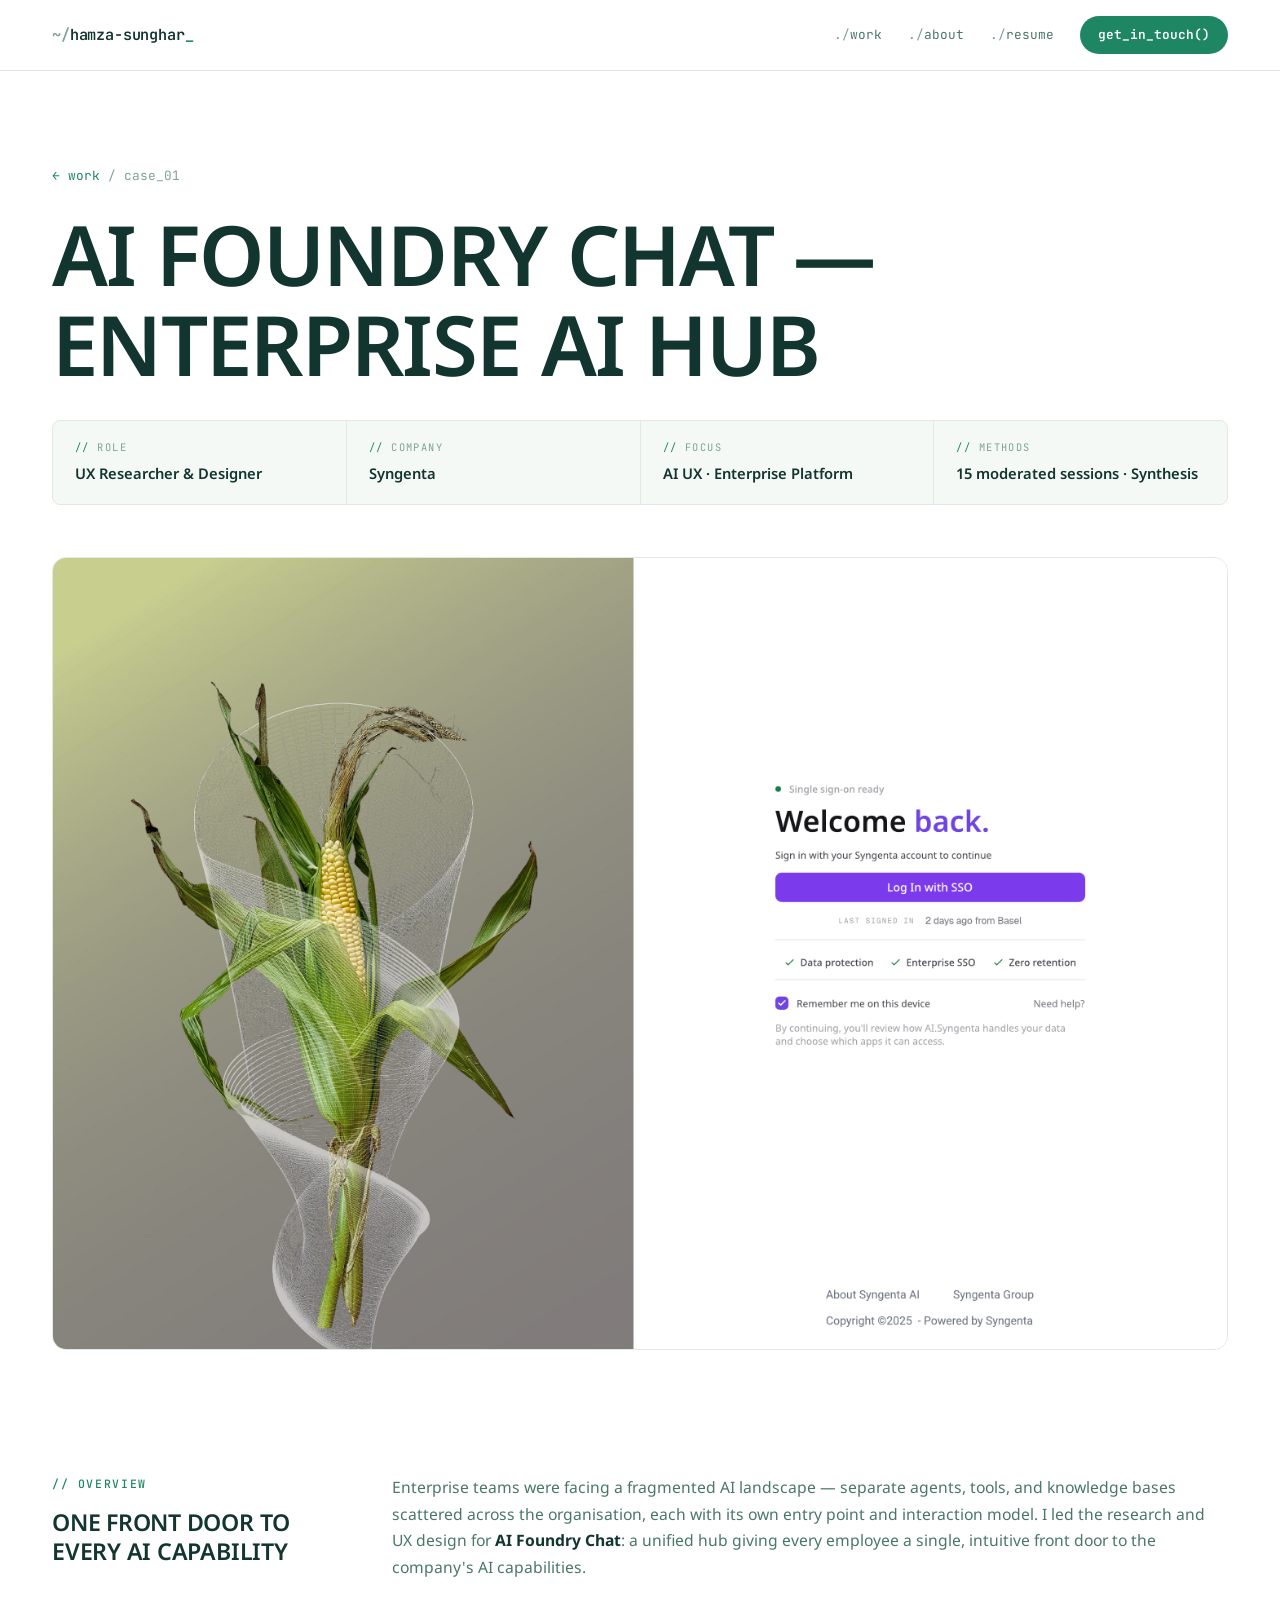
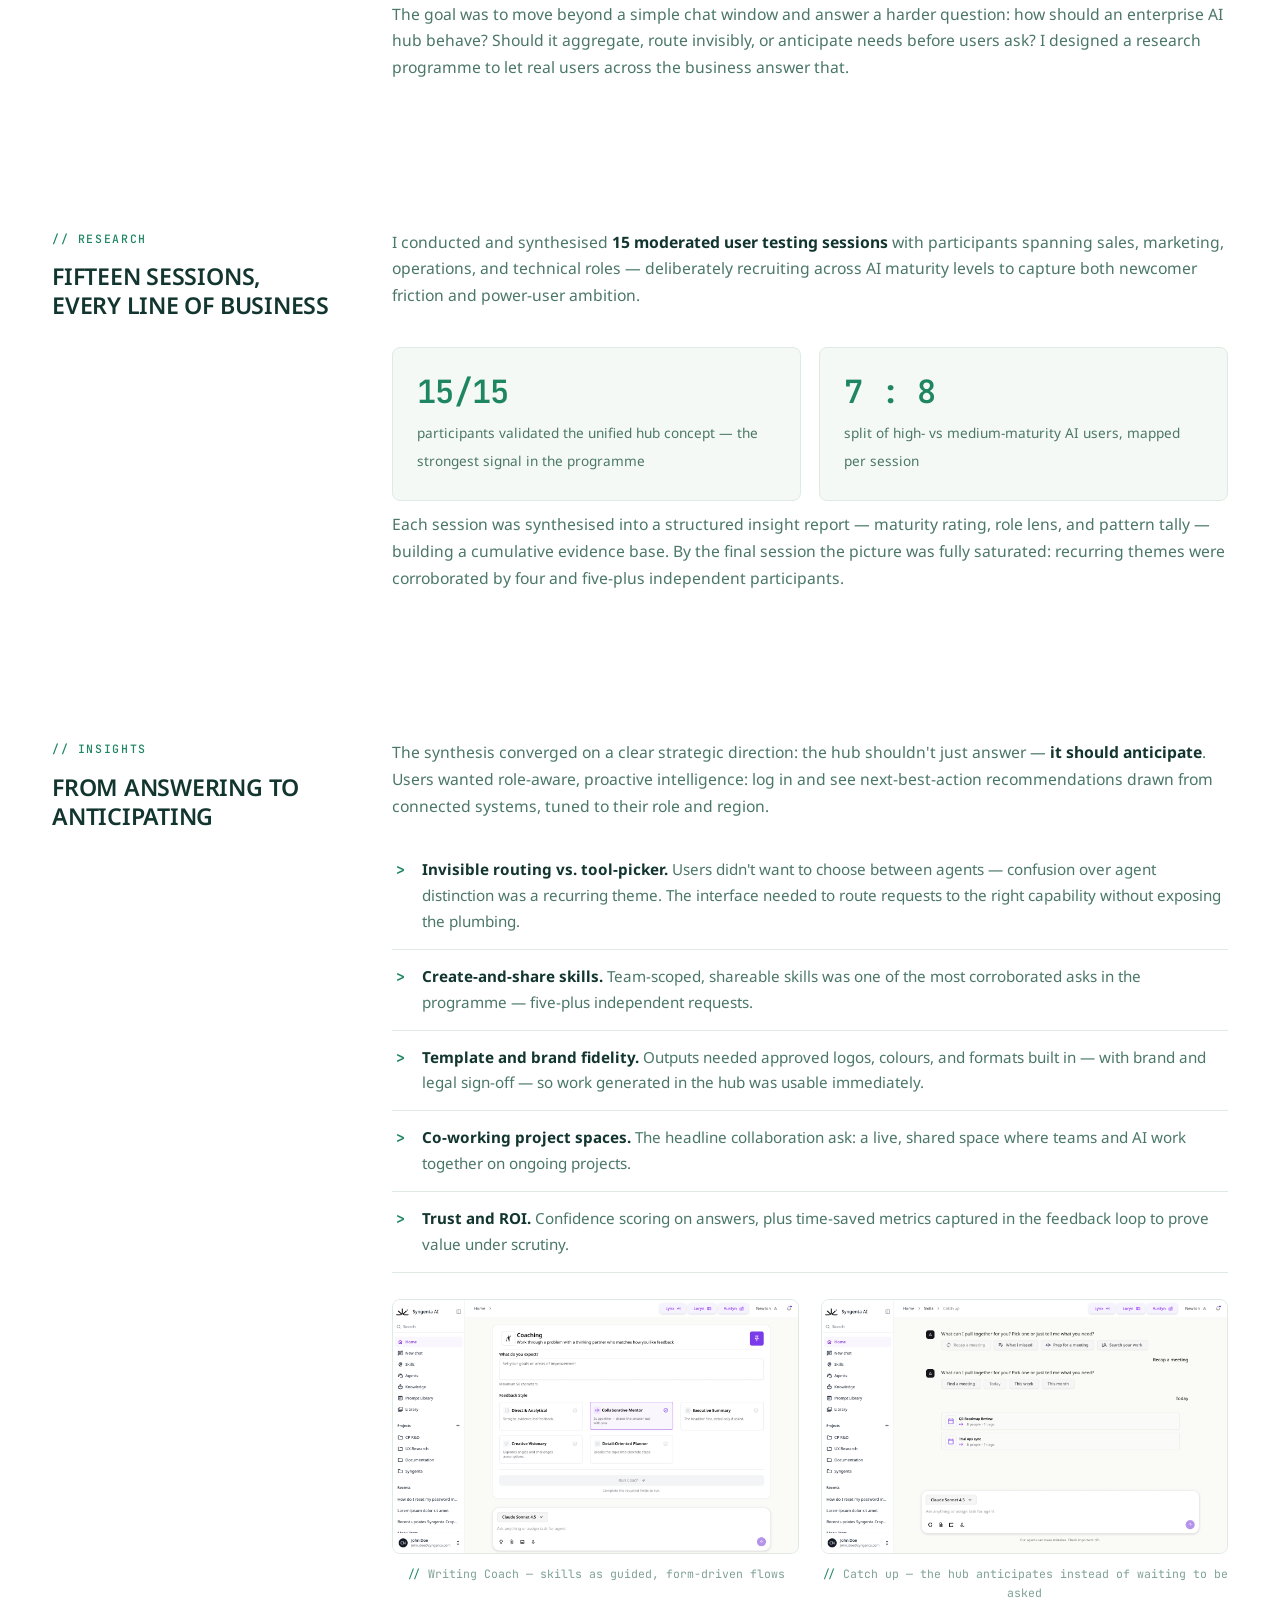
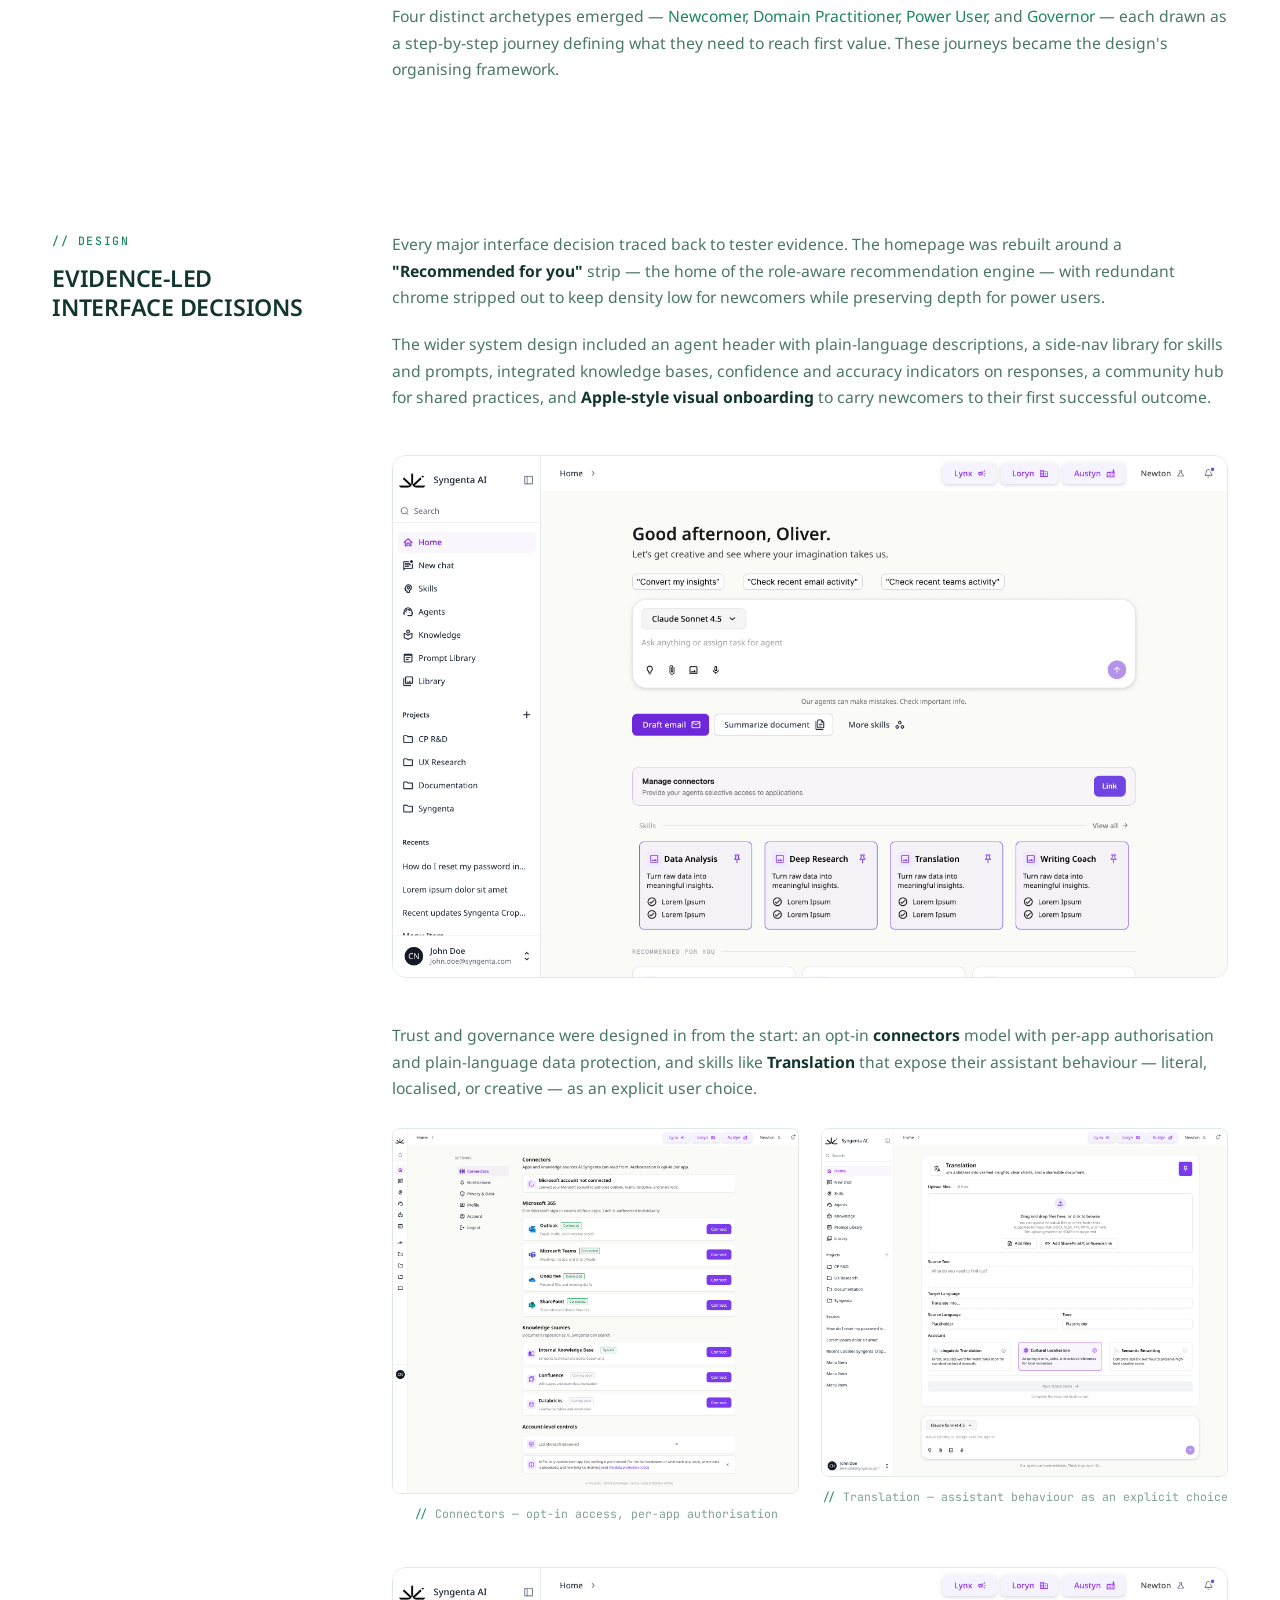
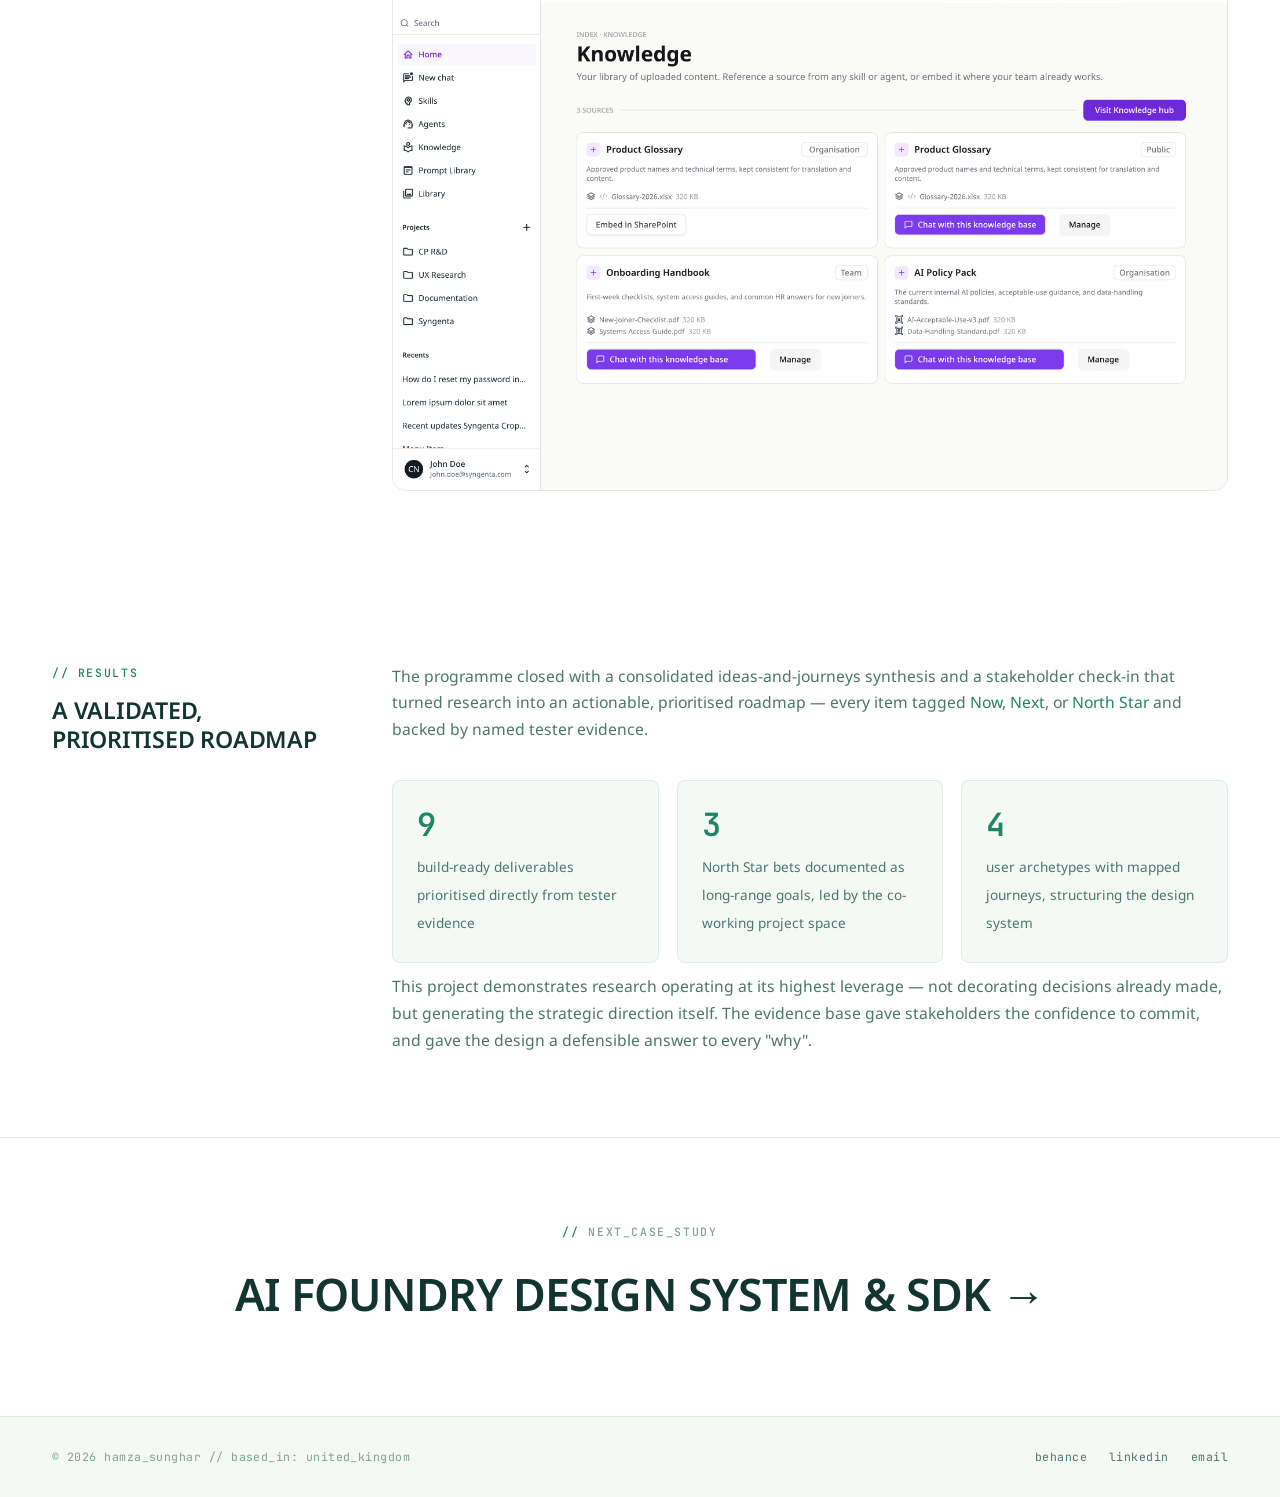
==== commit 07b963c9: "Add files via upload" ====
--- a/case-ai-foundry.html
+++ b/case-ai-foundry.html
@@ -35,7 +35,7 @@
         <div><dt>Methods</dt><dd>15 moderated sessions · Synthesis</dd></div>
       </dl>
       <figure class="cs-cover reveal">
-        <img src="images/ai-foundry-home.png" alt="AI Foundry Chat — hub homepage with skills and recommendations">
+        <img src="images/ai-foundry-login.png" alt="AI Foundry Chat — SSO login screen">
       </figure>
     </div>
   </header>
@@ -104,7 +104,7 @@
         <p>Every major interface decision traced back to tester evidence. The homepage was rebuilt around a <strong>"Recommended for you"</strong> strip — the home of the role-aware recommendation engine — with redundant chrome stripped out to keep density low for newcomers while preserving depth for power users.</p>
         <p>The wider system design included an agent header with plain-language descriptions, a side-nav library for skills and prompts, integrated knowledge bases, confidence and accuracy indicators on responses, a community hub for shared practices, and <strong>Apple-style visual onboarding</strong> to carry newcomers to their first successful outcome.</p>
         <div class="full-img">
-          <img src="images/ai-foundry-login.png" alt="AI Foundry Chat — SSO login screen with generative corn artwork" loading="lazy">
+          <img src="images/ai-foundry-home.png" alt="AI Foundry Chat — homepage with skills and recommendations" loading="lazy">
         </div>
         <p>Trust and governance were designed in from the start: an opt-in <strong>connectors</strong> model with per-app authorisation and plain-language data protection, and skills like <strong>Translation</strong> that expose their assistant behaviour — literal, localised, or creative — as an explicit user choice.</p>
         <div class="gallery two">
--- a/styles.css
+++ b/styles.css
@@ -353,6 +353,11 @@
   will-change: transform;
 }
 .work-track .work-tile img, .work-track .work-tile video { pointer-events: none; }
+.work-track .work-tile { transition: box-shadow 0.35s ease, border-color 0.3s ease; }
+.work-track .work-tile:hover, .work-track .work-tile:focus-visible {
+  box-shadow: 0 30px 70px rgba(18, 53, 47, 0.28), 0 8px 22px rgba(18, 53, 47, 0.18), 0 0 0 1px rgba(31, 134, 99, 0.22);
+  border-color: rgba(31, 134, 99, 0.55);
+}
 .drag-hint {
   margin-top: 22px;
   font-family: var(--font-mono);
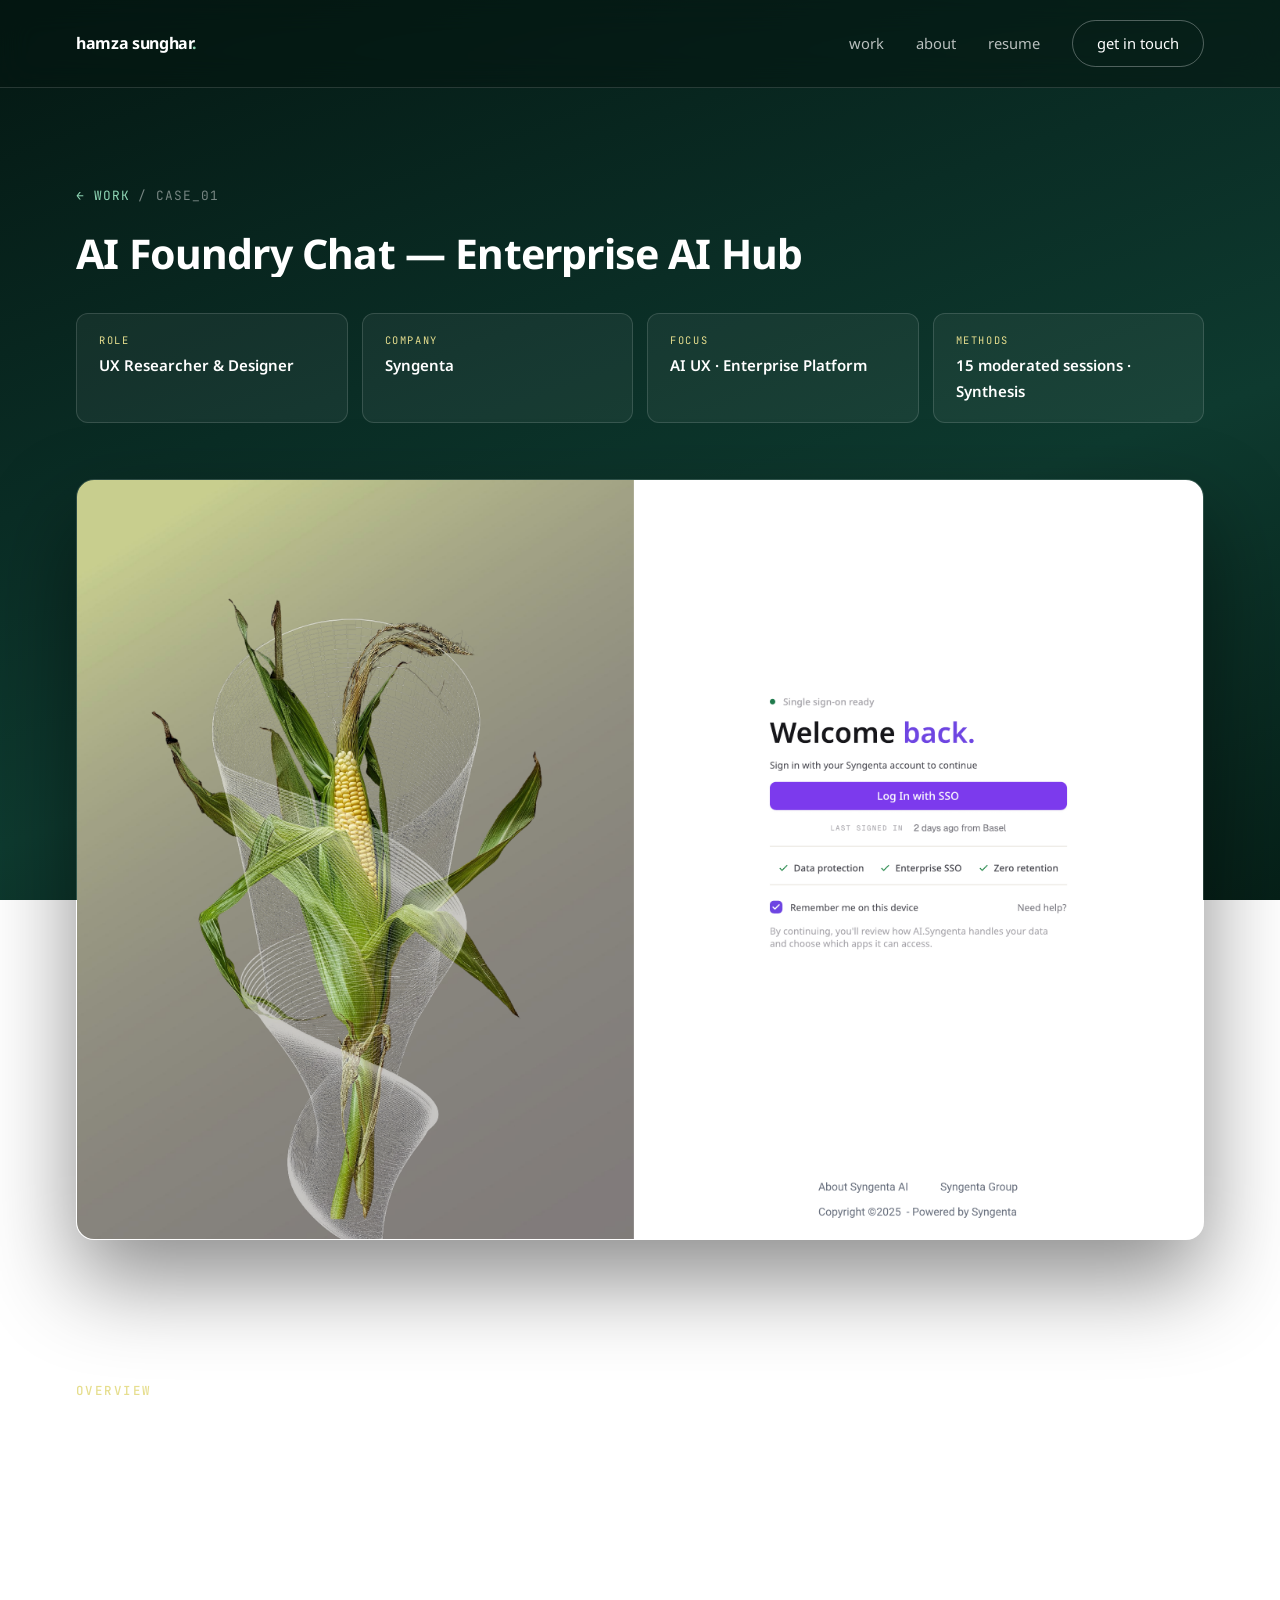
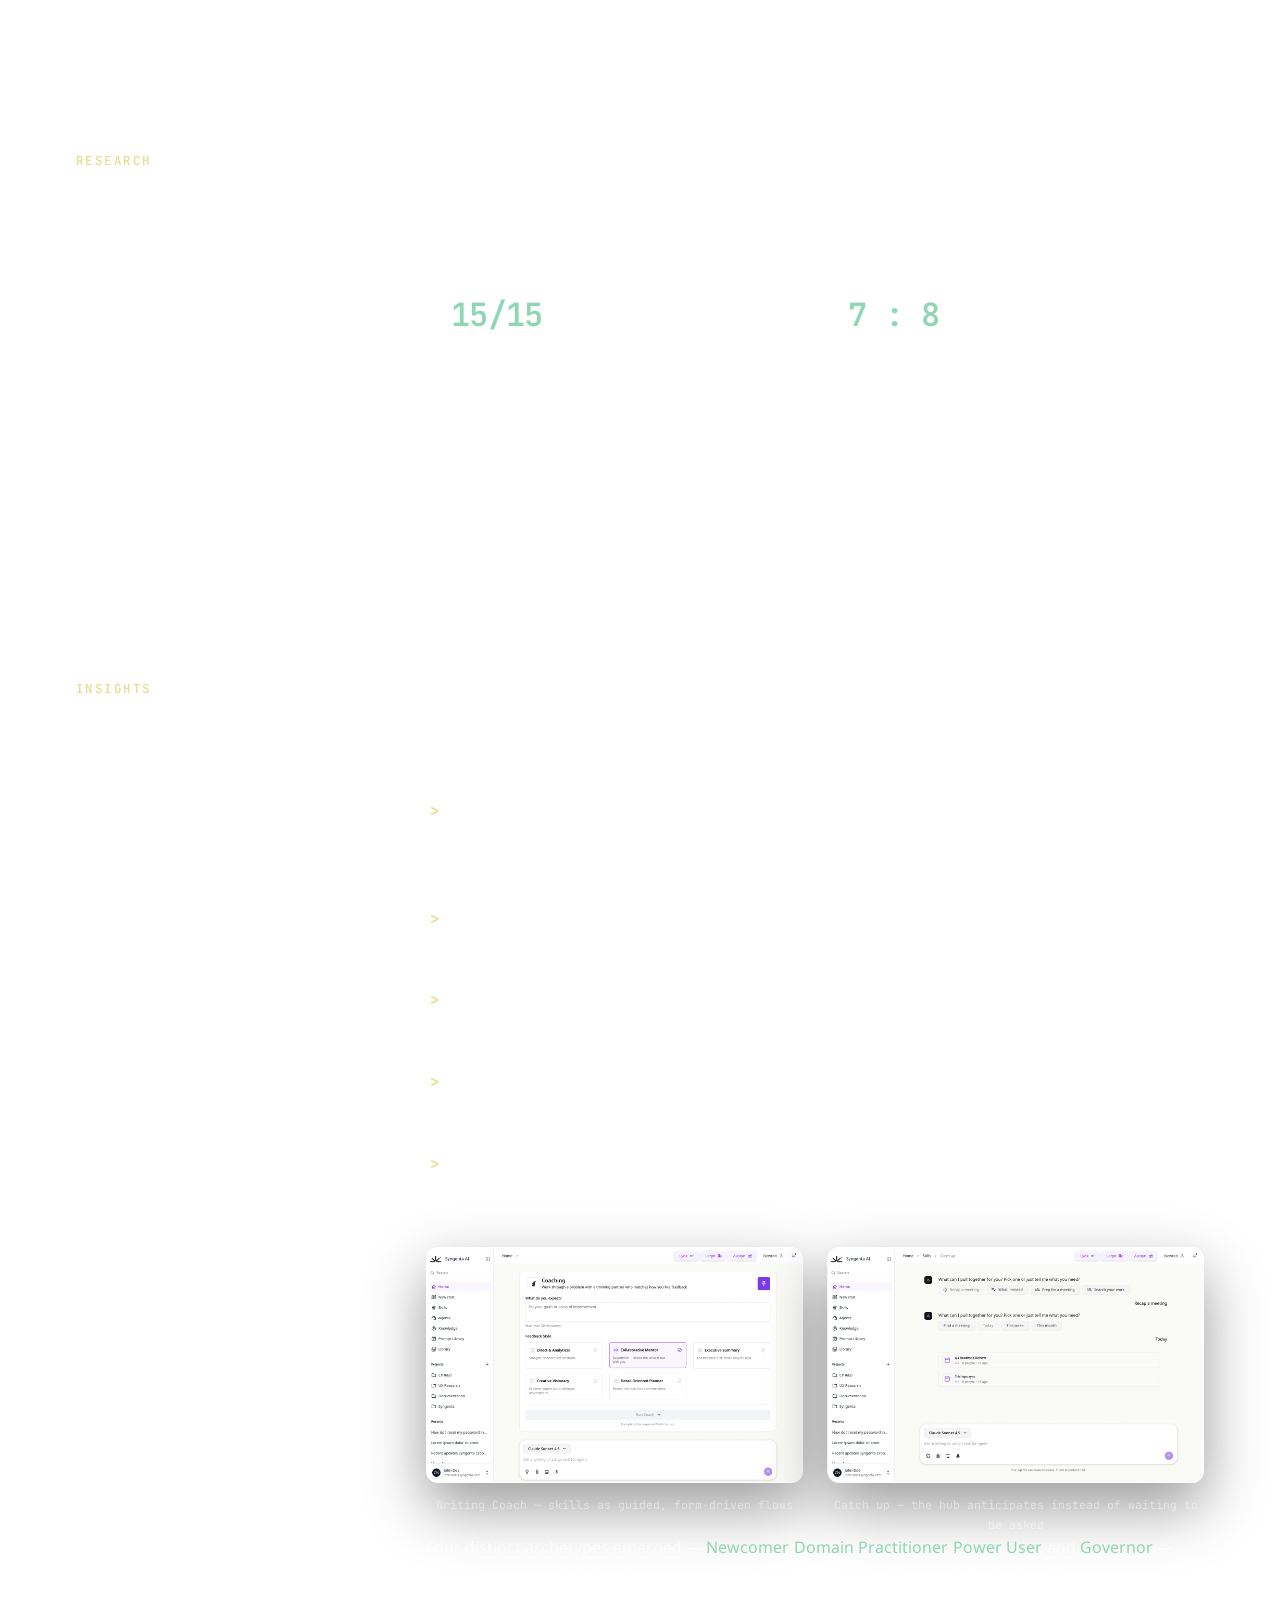
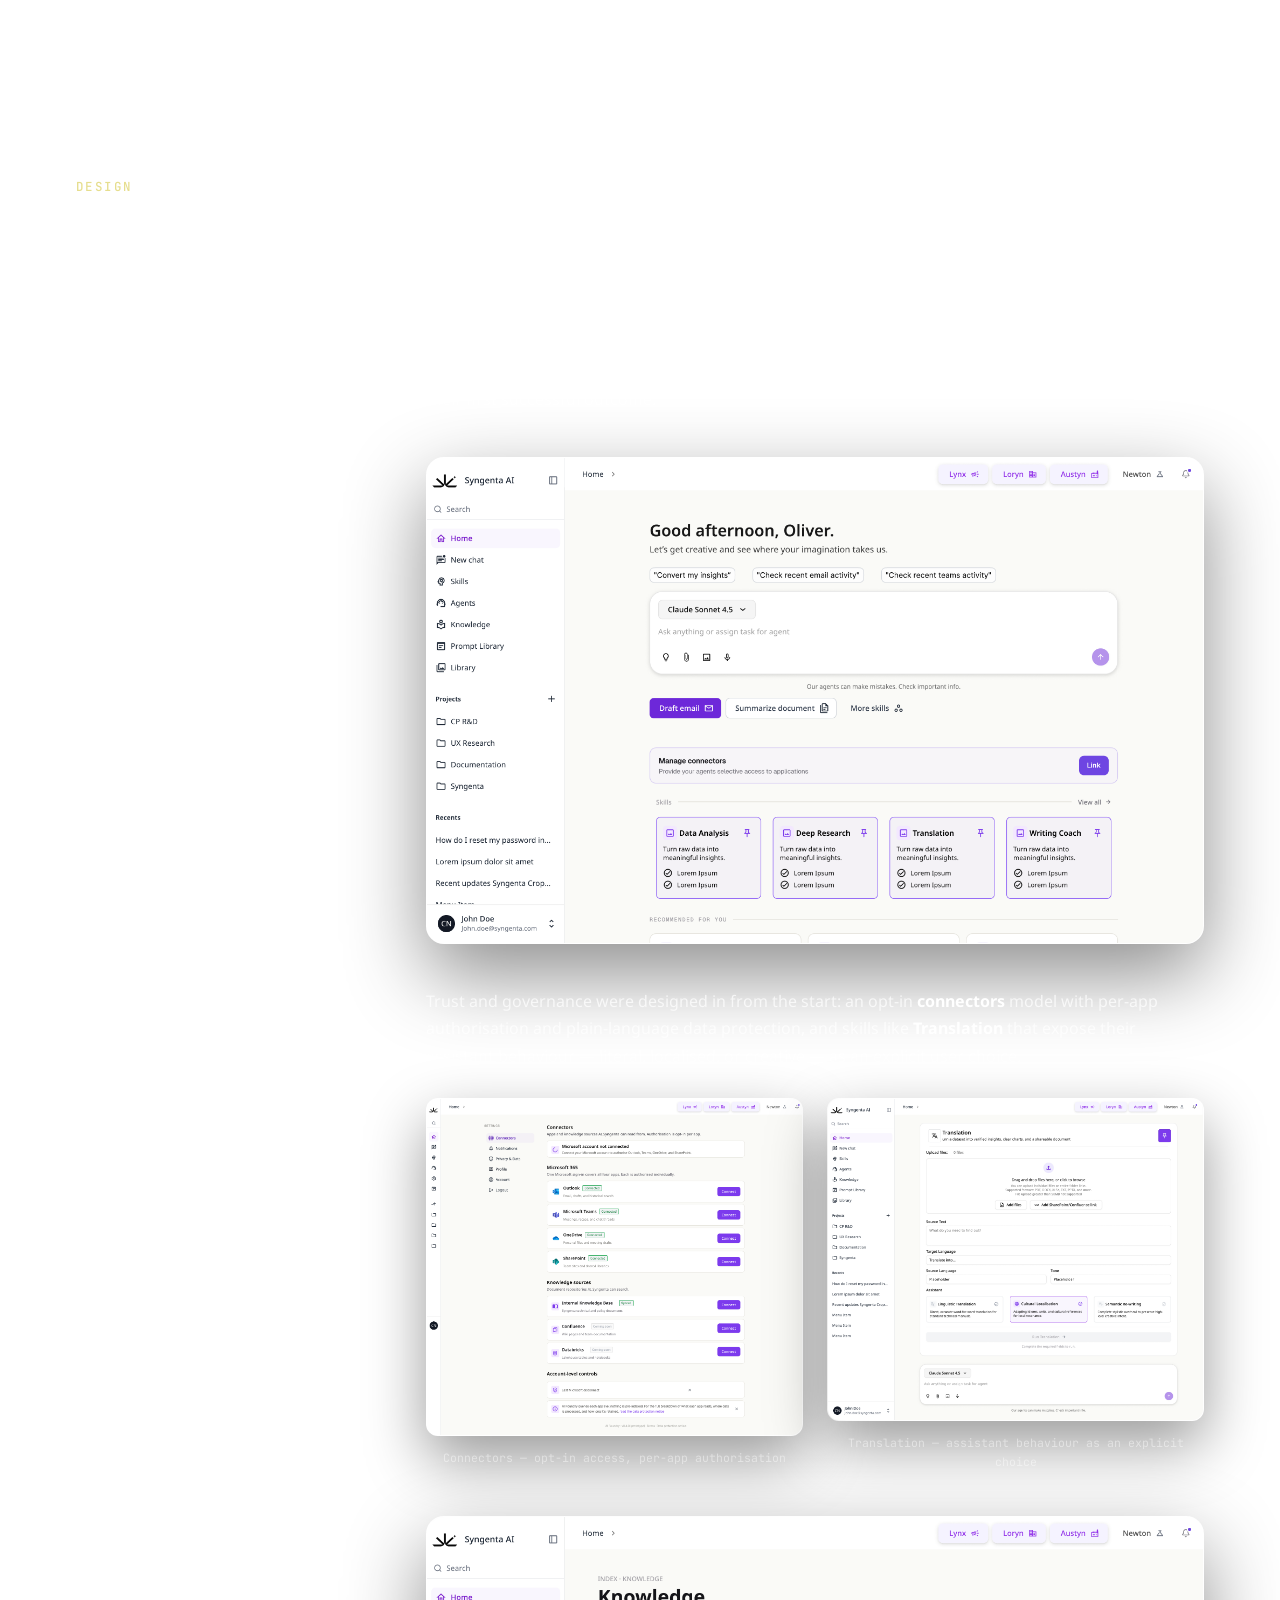
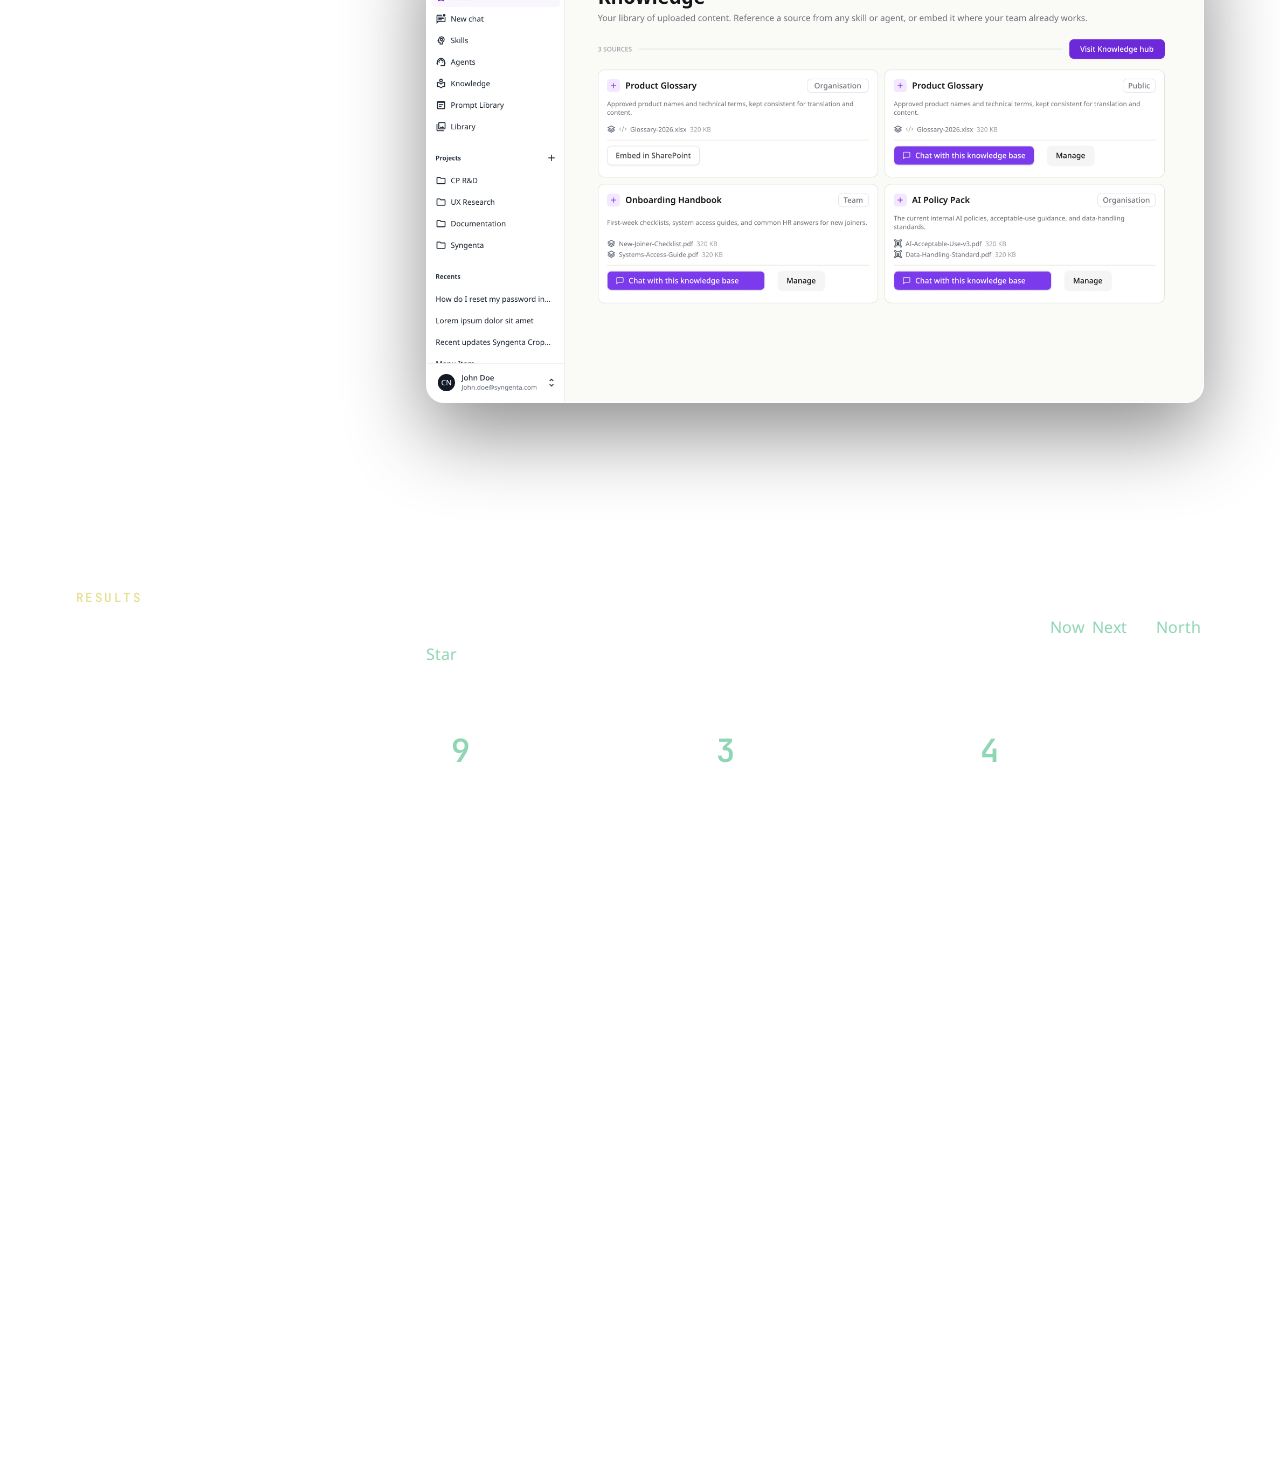
==== commit bf4bba6e: "Add files via upload" ====
--- a/case-ai-foundry.html
+++ b/case-ai-foundry.html
@@ -14,12 +14,12 @@
 
   <nav class="nav">
     <div class="nav-inner">
-      <a href="index.html" class="nav-logo">hamza-sunghar<span>_</span></a>
+      <a href="index.html" class="nav-logo">hamza sunghar<span>.</span></a>
       <div class="nav-links">
         <a href="index.html#work">work</a>
         <a href="index.html#about">about</a>
         <a href="https://dochub.com/m/shared-document/hamza-sunghar/qA8ldYxVE3LyBvJR6MJrpP/cv-2025-10-pdf?dt=48s48YyhCrawFHSzD5S-" target="_blank" rel="noopener" class="hide-mobile">resume</a>
-        <a href="mailto:hsunghardesign@gmail.com" class="nav-cta">get_in_touch()</a>
+        <a href="mailto:hsunghardesign@gmail.com" class="nav-cta">get in touch</a>
       </div>
     </div>
   </nav>
--- a/styles.css
+++ b/styles.css
@@ -1,23 +1,21 @@
 /* ==========================================================
    Hamza Sunghar — Portfolio
-   Terminal / dashboard design system
+   Editorial dark-green design system
    ========================================================== */
 
 :root {
-  --bg: #ffffff;
-  --surface: #f5f9f6;
-  --surface-2: #ecf4ee;
-  --ink: #12352f;
-  --ink-soft: #4b7768;
-  --ink-faint: #7fa294;
-  --line: #dfeae3;
-  --accent: #1f8663;
-  --accent-2: #46b385;
+  --ink: #ffffff;
+  --ink-soft: rgba(255, 255, 255, 0.72);
+  --ink-faint: rgba(255, 255, 255, 0.45);
+  --line: rgba(255, 255, 255, 0.14);
+  --accent: #8fd6b5;
   --sand: #e6de8e;
-  --accent-dim: rgba(31, 134, 99, 0.12);
-  --radius: 14px;
-  --radius-sm: 8px;
-  --maxw: 1240px;
+  --card: rgba(255, 255, 255, 0.05);
+  --card-2: rgba(255, 255, 255, 0.08);
+  --deep: #041712;
+  --radius: 18px;
+  --radius-sm: 12px;
+  --maxw: 1200px;
   --font-mono: "JetBrains Mono", "SF Mono", Menlo, monospace;
   --font-display: "Noto Sans", "Inter", sans-serif;
 }
@@ -27,700 +25,297 @@
 html { scroll-behavior: smooth; }
 
 body {
-  background: var(--bg);
+  font-family: var(--font-display);
   color: var(--ink);
-  font-family: var(--font-display);
-  font-size: 16.5px;
   line-height: 1.7;
+  font-size: 17px;
+  background: linear-gradient(160deg, #041712 0%, #0a2d25 38%, #0e3a2f 62%, #062018 100%);
+  background-attachment: fixed;
   -webkit-font-smoothing: antialiased;
 }
 
-::selection { background: var(--sand); color: #12352f; }
+::selection { background: var(--sand); color: #06231d; }
 
 img, video { max-width: 100%; display: block; }
 
 a { color: inherit; text-decoration: none; }
 
-.wrap { max-width: var(--maxw); margin: 0 auto; padding: 0 32px; }
-
-/* ---------- Mono utility voice ---------- */
-.mono, .label, .crumb, .case-num, .hero-kicker, .footer, .cs-meta dt, .strip-track {
-  font-family: var(--font-mono);
-}
-.tag { font-family: var(--font-display); }
-
-/* ---------- Nav (status bar) ---------- */
+.wrap { max-width: var(--maxw); margin: 0 auto; padding: 0 36px; }
+
+.mono, .label, .crumb, .case-num, .kicker, .sec-kicker, .footer, .cs-meta dt, .drag-hint {
+  font-family: var(--font-mono);
+}
+
+/* ---------- Nav ---------- */
 .nav {
   position: fixed;
   top: 0; left: 0; right: 0;
   z-index: 100;
-  backdrop-filter: blur(14px);
-  -webkit-backdrop-filter: blur(14px);
-  background: rgba(255, 255, 255, 0.85);
+  backdrop-filter: blur(16px);
+  -webkit-backdrop-filter: blur(16px);
+  background: rgba(4, 23, 18, 0.55);
   border-bottom: 1px solid var(--line);
 }
 
 .nav-inner {
   max-width: var(--maxw);
   margin: 0 auto;
-  padding: 16px 32px;
+  padding: 20px 36px;
   display: flex;
   align-items: center;
   justify-content: space-between;
 }
 
-.nav-logo {
-  font-family: var(--font-mono);
-  font-weight: 600;
-  font-size: 0.95rem;
-  letter-spacing: -0.01em;
-}
-.nav-logo::before { content: "~/"; color: var(--ink-faint); }
+.nav-logo { font-weight: 700; letter-spacing: -0.02em; font-size: 1rem; }
 .nav-logo span { color: var(--accent); }
 
 .nav-links {
   display: flex;
-  gap: 26px;
+  gap: 32px;
   align-items: center;
-  font-family: var(--font-mono);
-  font-size: 0.8rem;
+  font-size: 0.92rem;
   color: var(--ink-soft);
 }
 .nav-links a { transition: color 0.2s; }
-.nav-links a:hover { color: var(--accent); }
-.nav-links a:not(.nav-cta)::before { content: "./"; color: var(--ink-faint); }
+.nav-links a:hover { color: var(--ink); }
 
 .nav-cta {
-  padding: 8px 18px;
+  border: 1px solid rgba(255, 255, 255, 0.3);
+  padding: 10px 24px;
   border-radius: 999px;
-  background: var(--accent);
-  color: #ffffff !important;
-  font-weight: 600;
-  transition: transform 0.2s, box-shadow 0.2s;
-}
-.nav-cta:hover { transform: translateY(-1px); box-shadow: 0 0 24px rgba(31, 134, 99, 0.35); }
-
-/* ---------- Hero ---------- */
-.hero { padding: 170px 0 90px; min-height: 88vh; display: flex; align-items: center; }
-.hero > .wrap { width: 100%; }
-
-.hero-grid {
-  display: grid;
-  grid-template-columns: 1.35fr 1fr;
-  gap: 64px;
-  align-items: center;
-}
-
-.hero-kicker {
-  display: inline-flex;
-  align-items: center;
-  gap: 10px;
-  font-size: 0.75rem;
-  letter-spacing: 0.08em;
-  text-transform: uppercase;
-  color: var(--ink-soft);
-  margin-bottom: 26px;
-  padding: 8px 16px;
-  border: 1px solid var(--line);
-  border-radius: 999px;
-  background: var(--surface);
-}
-.hero-kicker::before {
-  content: "";
-  width: 7px; height: 7px;
-  border-radius: 50%;
-  background: var(--accent);
-  box-shadow: 0 0 10px var(--accent);
-  animation: pulse 2s infinite;
-}
-@keyframes pulse { 50% { opacity: 0.4; } }
-
-.hero-code {
-  font-family: var(--font-mono);
-  font-size: 0.85rem;
-  color: var(--ink-faint);
-  margin-bottom: 18px;
-}
-.hero-code .kw { color: #2f8f6e; }
-.hero-code .str { color: var(--accent); }
-
-.hero h1 {
-  font-weight: 600;
-  font-size: clamp(3.2rem, 8vw, 6.5rem);
-  line-height: 0.98;
-  letter-spacing: -0.03em;
-  margin-bottom: 26px;
-  text-transform: uppercase;
-}
-.hero h1 em {
-  font-style: normal;
-  color: var(--accent);
-}
-
-.hero h1 .cursor {
-  display: inline-block;
-  width: 0.55em; height: 0.95em;
-  background: var(--accent);
-  margin-left: 6px;
-  vertical-align: baseline;
-  animation: blink 1.1s steps(1) infinite;
-}
-@keyframes blink { 50% { opacity: 0; } }
-
-.hero-sub {
-  font-size: 1.05rem;
-  color: var(--ink-soft);
-  max-width: 48ch;
-  margin-bottom: 38px;
-}
-
-.hero-actions { display: flex; gap: 14px; flex-wrap: wrap; }
-
-.btn {
-  display: inline-flex;
-  align-items: center;
-  gap: 8px;
-  padding: 16px 34px;
-  border-radius: 999px;
-  font-family: var(--font-display);
-  font-weight: 600;
-  font-size: 0.85rem;
-  transition: transform 0.2s, background 0.2s, color 0.2s, border-color 0.2s, box-shadow 0.2s;
-}
-.btn-primary { background: var(--accent); color: #ffffff; }
-.btn-primary:hover { transform: translateY(-2px); box-shadow: 0 0 28px rgba(31, 134, 99, 0.35); }
-.btn-ghost { border: 1px solid var(--line); color: var(--ink); background: var(--surface); }
-.btn-ghost:hover { border-color: var(--accent); color: var(--accent); transform: translateY(-2px); }
-
-.hero-figure { position: relative; }
-.hero-figure img {
-  border-radius: var(--radius);
-  aspect-ratio: 4 / 5;
-  object-fit: cover;
-  width: 100%;
-  border: 1px solid var(--line);
-  filter: saturate(0.9);
-}
-.hero-figure::after {
-  content: "51.5072° N — 0.1276° W";
-  position: absolute;
-  top: 14px; right: 14px;
-  font-family: var(--font-mono);
-  font-size: 0.68rem;
-  letter-spacing: 0.08em;
-  color: var(--ink);
-  background: rgba(255, 255, 255, 0.8);
-  backdrop-filter: blur(6px);
-  border: 1px solid var(--line);
-  padding: 6px 12px;
-  border-radius: 999px;
-}
-
-.hero-badge {
-  position: absolute;
-  bottom: 16px; left: 16px;
-  background: rgba(255, 255, 255, 0.88);
-  backdrop-filter: blur(8px);
-  border: 1px solid var(--line);
-  border-radius: 10px;
-  padding: 12px 18px;
-  font-family: var(--font-mono);
-  font-size: 0.8rem;
-  font-weight: 600;
-}
-.hero-badge small {
-  display: block;
-  font-weight: 400;
-  color: var(--accent);
-  font-size: 0.68rem;
-  margin-top: 2px;
-}
-
-/* ---------- Dash stats row ---------- */
-.dash {
-  display: grid;
-  grid-template-columns: repeat(4, 1fr);
-  gap: 1px;
-  background: var(--line);
-  border: 1px solid var(--line);
-  border-radius: var(--radius);
-  overflow: hidden;
-  margin-top: 70px;
-}
-.dash div { background: var(--surface); padding: 26px 28px; }
-.dash b {
-  display: block;
-  font-family: var(--font-mono);
-  font-size: clamp(1.8rem, 3vw, 2.6rem);
-  font-weight: 600;
-  color: var(--accent);
-  letter-spacing: -0.02em;
-}
-.dash span {
-  font-family: var(--font-mono);
-  font-size: 0.68rem;
-  letter-spacing: 0.12em;
-  text-transform: uppercase;
-  color: var(--ink-faint);
-}
-
-/* ---------- Marquee strip ---------- */
-.strip {
-  border-top: 1px solid var(--line);
-  border-bottom: 1px solid var(--line);
-  padding: 18px 0;
-  overflow: hidden;
-  white-space: nowrap;
-  background: var(--surface);
-}
-.strip-track {
-  display: inline-block;
-  animation: marquee 32s linear infinite;
-  font-size: 0.8rem;
-  letter-spacing: 0.1em;
-  text-transform: uppercase;
-  color: var(--ink-faint);
-}
-.strip-track span { margin: 0 30px; }
-.strip-track span::before { content: "// "; color: var(--accent); }
-.strip-track b { color: var(--ink); font-weight: 500; }
-@keyframes marquee {
-  from { transform: translateX(0); }
-  to { transform: translateX(-50%); }
-}
-
-/* ---------- Section headers ---------- */
-.section { padding: 100px 0; }
-
-.section-head {
-  display: flex;
-  align-items: flex-end;
-  justify-content: space-between;
-  gap: 24px;
-  margin-bottom: 56px;
-}
-
-.label {
-  font-size: 0.72rem;
-  font-weight: 500;
-  letter-spacing: 0.14em;
-  text-transform: uppercase;
-  color: var(--accent);
-  margin-bottom: 14px;
-}
-.label::before { content: "// "; }
-
-.section-head h2 {
-  font-weight: 600;
-  font-size: clamp(2.6rem, 6vw, 4.4rem);
-  letter-spacing: -0.02em;
-  line-height: 1.1;
-  text-transform: uppercase;
-}
-
-.section-head p {
-  color: var(--ink-soft);
-  max-width: 40ch;
-  font-size: 0.95rem;
-  font-family: var(--font-mono);
-}
-
-/* ---------- Horizontal drag gallery ---------- */
-.work-slider {
-  overflow-x: auto;
-  overflow-y: hidden;
-  cursor: grab;
-  scrollbar-width: none;
-  -ms-overflow-style: none;
-  margin: 0 calc(50% - 50vw);
-  padding: 0 max(32px, calc(50vw - var(--maxw) / 2 + 32px));
-  scroll-snap-type: x proximity;
-}
-.work-slider::-webkit-scrollbar { display: none; }
-.work-slider.dragging { cursor: grabbing; scroll-snap-type: none; }
-.work-track {
-  display: flex;
-  gap: 26px;
-  width: max-content;
-}
-.work-track .work-tile {
-  flex: 0 0 clamp(320px, 55vw, 820px);
-  min-height: clamp(360px, 58vh, 620px);
-  scroll-snap-align: center;
-  user-select: none;
-  -webkit-user-drag: none;
-  transform-origin: center center;
-  will-change: transform;
-}
-.work-track .work-tile img, .work-track .work-tile video { pointer-events: none; }
-.work-track .work-tile { transition: box-shadow 0.35s ease, border-color 0.3s ease; }
-.work-track .work-tile:hover, .work-track .work-tile:focus-visible {
-  box-shadow: 0 30px 70px rgba(18, 53, 47, 0.28), 0 8px 22px rgba(18, 53, 47, 0.18), 0 0 0 1px rgba(31, 134, 99, 0.22);
-  border-color: rgba(31, 134, 99, 0.55);
-}
-.drag-hint {
-  margin-top: 22px;
-  font-family: var(--font-mono);
-  font-size: 0.8rem;
-  letter-spacing: 0.12em;
-  text-transform: uppercase;
-  color: var(--ink-faint);
-}
-
-.work-grid {
-  display: grid;
-  grid-template-columns: repeat(2, 1fr);
-  gap: 22px;
-}
-
-.work-tile {
-  position: relative;
-  display: block;
-  border: 1px solid var(--line);
-  border-radius: var(--radius);
-  overflow: hidden;
-  background: var(--surface);
-  min-height: 520px;
-  transition: border-color 0.3s ease, box-shadow 0.3s ease, transform 0.3s ease;
-}
-.work-tile.wide { grid-column: span 2; min-height: 72vh; }
-.work-tile:hover, .work-tile:focus-visible {
-  border-color: rgba(31, 134, 99, 0.5);
-  box-shadow: 0 24px 60px rgba(18, 53, 47, 0.16), 0 0 0 1px rgba(31, 134, 99, 0.15);
-  transform: translateY(-4px);
-}
-
-.work-tile > img, .work-tile > video {
-  position: absolute;
-  inset: 0;
-  width: 100%; height: 100%;
-  object-fit: cover;
-  filter: saturate(0.85);
-  transition: transform 1.1s cubic-bezier(0.22, 1, 0.36, 1), filter 0.6s ease, opacity 0.4s ease;
-}
-.work-tile:hover > img, .work-tile:hover > video {
-  transform: scale(1.07);
-  filter: saturate(0.4) brightness(0.35);
-}
-
-/* panel header — like a dashboard card */
-.tile-head {
-  position: absolute;
-  top: 0; left: 0; right: 0;
-  z-index: 3;
-  display: flex;
-  justify-content: space-between;
-  align-items: center;
-  padding: 14px 20px;
-  font-family: var(--font-mono);
-  font-size: 0.72rem;
-  letter-spacing: 0.1em;
-  text-transform: uppercase;
-  color: #ffffff;
-  text-shadow: 0 1px 6px rgba(14, 47, 43, 0.6);
-}
-.tile-head span:first-child { color: var(--accent); }
-.tile-icon { color: var(--ink-soft); transition: color 0.3s, transform 0.3s; }
-.work-tile:hover .tile-icon { color: var(--accent); transform: translate(2px, -2px); }
-
-/* visible title strip (idle state) */
-.tile-title {
-  position: absolute;
-  left: 0; right: 0; bottom: 0;
-  z-index: 2;
-  padding: 16px 24px;
-  background: #12352f;
-  transition: opacity 0.35s ease;
-}
-.tile-title h3 {
-  font-weight: 600;
-  font-size: clamp(0.95rem, 1.5vw, 1.25rem);
-  letter-spacing: -0.01em;
-  text-transform: uppercase;
-  color: #ffffff;
-  white-space: nowrap;
-  overflow: hidden;
-  text-overflow: ellipsis;
-}
-.work-tile:hover .tile-title { opacity: 0; }
-
-/* hover bio overlay */
-.tile-bio {
-  position: absolute;
-  inset: 0;
-  z-index: 4;
-  display: flex;
-  flex-direction: column;
-  justify-content: flex-end;
-  padding: 30px 30px 28px;
-  opacity: 0;
-  transform: translateY(16px);
-  transition: opacity 0.4s ease, transform 0.4s ease;
-  pointer-events: none;
-}
-.work-tile:hover .tile-bio, .work-tile:focus-visible .tile-bio {
-  opacity: 1;
-  transform: none;
-}
-.tile-bio h3 {
-  font-weight: 600;
-  font-size: clamp(1.6rem, 3vw, 2.4rem);
-  letter-spacing: -0.01em;
-  text-transform: uppercase;
-  margin-bottom: 12px;
-  color: #ffffff;
-}
-.tile-bio p { color: #d5e6dd; font-size: 0.93rem; margin-bottom: 18px; max-width: 60ch; }
-.tile-bio .case-num { margin-bottom: 10px; color: var(--sand); }
-.tile-bio .case-link { color: #ffffff; }
-.tile-bio .tags { margin-bottom: 20px; }
-.tile-bio .tag { background: rgba(255, 255, 255, 0.9); }
-
-/* touch devices: no hover — show bio content statically over dimmed media */
-@media (hover: none) {
-  .tile-title { opacity: 0; }
-  .tile-head { display: none; }
-  .tile-bio {
-    opacity: 1;
-    transform: none;
-    background: linear-gradient(rgba(14, 47, 43, 0.35) 0%, rgba(14, 47, 43, 0.75) 22%, rgba(14, 47, 43, 0.96) 48%);
-  }
-  .tile-bio h3 { font-size: 1.25rem; }
-  .tile-bio p { font-size: 0.88rem; }
-  .work-tile > img, .work-tile > video { filter: saturate(0.5) brightness(0.45); }
-}
-
-/* ---------- Case study cards (legacy) ---------- */
-.case-list { display: flex; flex-direction: column; gap: 28px; }
-
-.case-card {
-  display: grid;
-  grid-template-columns: 1fr 1fr;
-  background: var(--surface);
-  border: 1px solid var(--line);
-  border-radius: var(--radius);
-  overflow: hidden;
-  transition: transform 0.3s ease, border-color 0.3s ease, box-shadow 0.3s ease;
-}
-.case-card:hover {
-  transform: translateY(-5px);
-  border-color: rgba(31, 134, 99, 0.45);
-  box-shadow: 0 24px 60px rgba(18, 53, 47, 0.14), 0 0 0 1px rgba(31, 134, 99, 0.15);
-}
-.case-card:nth-child(even) .case-media { order: 2; }
-
-.case-media {
-  position: relative;
-  min-height: 380px;
-  overflow: hidden;
-  background: var(--surface-2);
-}
-.case-media img, .case-media video {
-  position: absolute;
-  inset: 0;
-  width: 100%; height: 100%;
-  object-fit: cover;
-  transition: transform 0.6s ease, filter 0.6s ease;
-  filter: saturate(0.85);
-}
-.case-card:hover .case-media img,
-.case-card:hover .case-media video { transform: scale(1.04); filter: saturate(1); }
-
-.case-body {
-  padding: 48px;
+  color: var(--ink) !important;
+  transition: background 0.25s, border-color 0.25s;
+}
+.nav-cta:hover { background: rgba(255, 255, 255, 0.1); border-color: var(--accent); }
+
+/* ---------- Hero (homepage) ---------- */
+.hero {
+  min-height: 100vh;
   display: flex;
   flex-direction: column;
   justify-content: center;
-}
-
-.case-num {
-  color: var(--accent);
+  text-align: center;
+  position: relative;
+  padding: 150px 0 90px;
+}
+
+.kicker {
+  font-size: 0.8rem;
+  letter-spacing: 0.2em;
+  text-transform: uppercase;
+  color: var(--sand);
+  margin-bottom: 28px;
+}
+
+.hero h1 {
+  font-size: clamp(3rem, 8.5vw, 6.8rem);
+  font-weight: 700;
+  line-height: 1.02;
+  letter-spacing: -0.03em;
+  max-width: 15ch;
+  margin: 0 auto 30px;
+}
+.hero h1 em { font-style: normal; color: var(--accent); }
+
+.hero-sub {
+  color: var(--ink-soft);
+  max-width: 52ch;
+  margin: 0 auto 44px;
+  font-size: 1.1rem;
+}
+
+.btn {
+  display: inline-block;
+  background: var(--ink);
+  color: #06231d !important;
+  font-weight: 600;
+  padding: 17px 40px;
+  border-radius: 999px;
+  transition: transform 0.25s, box-shadow 0.25s;
+}
+.btn:hover { transform: translateY(-2px); box-shadow: 0 14px 44px rgba(143, 214, 181, 0.3); }
+
+.btn-ghost {
+  display: inline-block;
+  border: 1px solid rgba(255, 255, 255, 0.3);
+  color: var(--ink) !important;
+  font-weight: 600;
+  padding: 16px 38px;
+  border-radius: 999px;
+  transition: background 0.25s, border-color 0.25s;
+}
+.btn-ghost:hover { background: rgba(255, 255, 255, 0.08); border-color: var(--accent); }
+
+.hero-actions { display: flex; gap: 16px; justify-content: center; flex-wrap: wrap; }
+
+.scroll-hint {
+  position: absolute;
+  bottom: 34px; left: 50%;
+  transform: translateX(-50%);
+  font-family: var(--font-mono);
+  font-size: 0.72rem;
+  letter-spacing: 0.18em;
+  text-transform: uppercase;
+  color: var(--ink-faint);
+}
+.scroll-hint::after {
+  content: "";
+  display: block;
+  width: 1px; height: 38px;
+  background: linear-gradient(var(--accent), transparent);
+  margin: 12px auto 0;
+}
+
+/* ---------- Sections ---------- */
+.section { padding: 130px 0; }
+
+.sec-kicker, .label {
   font-size: 0.78rem;
-  letter-spacing: 0.1em;
+  letter-spacing: 0.2em;
+  text-transform: uppercase;
+  color: var(--sand);
+  margin-bottom: 18px;
+  font-weight: 500;
+}
+
+.sec-title {
+  font-size: clamp(2.2rem, 5vw, 3.6rem);
+  font-weight: 700;
+  letter-spacing: -0.02em;
+  line-height: 1.08;
+  margin-bottom: 18px;
+}
+
+.sec-sub { color: var(--ink-soft); max-width: 56ch; }
+.center { text-align: center; }
+.center .sec-sub { margin: 0 auto; }
+
+/* ---------- Editorial project blocks ---------- */
+.project {
+  display: grid;
+  grid-template-columns: 1.15fr 1fr;
+  gap: 70px;
+  align-items: center;
+  padding: 90px 0;
+}
+.project:nth-child(even) .p-media { order: 2; }
+
+.p-media { position: relative; }
+.p-media::before {
+  content: "";
+  position: absolute;
+  inset: -8%;
+  background: radial-gradient(closest-side, rgba(143, 214, 181, 0.22), transparent 75%);
+  filter: blur(30px);
+  z-index: 0;
+}
+.p-media img, .p-media video {
+  position: relative;
+  z-index: 1;
+  border-radius: var(--radius);
+  border: 1px solid var(--line);
+  box-shadow: 0 40px 90px rgba(0, 0, 0, 0.45);
+  transition: transform 0.6s cubic-bezier(0.22, 1, 0.36, 1);
+  width: 100%;
+}
+.project:hover .p-media img, .project:hover .p-media video { transform: translateY(-8px); }
+
+.p-num {
+  font-family: var(--font-mono);
+  font-size: 0.75rem;
+  letter-spacing: 0.16em;
+  color: var(--sand);
+  text-transform: uppercase;
   margin-bottom: 16px;
 }
-.case-num::before { content: "> "; color: var(--ink-faint); }
-
-.case-body h3 {
-  font-weight: 600;
-  font-size: 1.7rem;
+
+.p-body h3 {
+  font-size: clamp(1.6rem, 3vw, 2.3rem);
+  font-weight: 700;
   letter-spacing: -0.015em;
   line-height: 1.15;
-  margin-bottom: 16px;
-  text-transform: uppercase;
-}
-
-.case-body p {
+  margin-bottom: 18px;
+}
+
+.p-body p { color: var(--ink-soft); margin-bottom: 26px; }
+
+.p-tags { display: flex; flex-wrap: wrap; gap: 8px; margin-bottom: 24px; }
+.p-tags span {
+  font-size: 0.72rem;
+  letter-spacing: 0.06em;
+  text-transform: uppercase;
+  padding: 6px 14px;
+  border-radius: 999px;
+  border: 1px solid var(--line);
   color: var(--ink-soft);
-  font-size: 0.95rem;
-  margin-bottom: 24px;
-}
-
-.tags { display: flex; flex-wrap: wrap; gap: 8px; margin-bottom: 26px; }
-.tag {
-  font-size: 0.68rem;
-  font-weight: 500;
-  letter-spacing: 0.06em;
-  text-transform: uppercase;
-  padding: 6px 13px;
-  border-radius: 999px;
-  border: 1px solid var(--line);
-  color: var(--ink-soft);
-  background: var(--bg);
-}
-
-.case-link {
-  font-family: var(--font-display);
-  font-weight: 600;
-  font-size: 0.85rem;
-  color: var(--ink);
-  display: inline-flex;
-  align-items: center;
-  gap: 8px;
-}
-.case-link .arrow { transition: transform 0.25s; color: var(--accent); }
-.case-card:hover .case-link { color: var(--accent); }
-.case-card:hover .case-link .arrow { transform: translateX(5px); }
-
-/* ---------- Skill matrix ---------- */
-.matrix {
-  display: grid;
-  grid-template-columns: 1fr 1fr;
-  gap: 1px;
-  background: var(--line);
-  border: 1px solid var(--line);
-  border-radius: var(--radius);
-  overflow: hidden;
-}
-.matrix-col { background: var(--surface); padding: 40px 44px; }
-.matrix-col h3 {
-  font-family: var(--font-mono);
-  font-size: 0.75rem;
-  letter-spacing: 0.16em;
-  text-transform: uppercase;
-  color: var(--ink-faint);
-  margin-bottom: 26px;
-}
-.skill-list { list-style: none; counter-reset: none; }
-.skill-list li {
-  display: flex;
-  align-items: baseline;
-  gap: 20px;
-  padding: 16px 4px;
-  border-bottom: 1px solid var(--line);
-  cursor: default;
-  transition: padding-left 0.3s ease, background 0.3s ease;
-}
-.skill-list li:last-child { border-bottom: none; }
-.skill-list li:hover { padding-left: 14px; }
-.skill-list .idx {
-  font-family: var(--font-mono);
-  font-size: 0.72rem;
-  color: var(--ink-faint);
-  flex: 0 0 28px;
-  transition: color 0.3s;
-}
-.skill-list .name {
-  font-family: var(--font-display);
-  font-weight: 600;
-  font-size: clamp(1.15rem, 2vw, 1.45rem);
-  letter-spacing: -0.015em;
-  text-transform: uppercase;
-  color: var(--ink);
-  transition: color 0.3s;
-}
-.skill-list .go {
-  margin-left: auto;
-  font-family: var(--font-mono);
-  color: var(--accent);
-  opacity: 0;
-  transform: translateX(-8px);
-  transition: opacity 0.3s, transform 0.3s;
-}
-.skill-list li:hover .idx { color: var(--accent); }
-.skill-list li:hover .name { color: var(--accent); }
-.skill-list li:hover .go { opacity: 1; transform: none; }
-
-.tool-grid { display: flex; flex-wrap: wrap; gap: 10px; }
-.tool-grid .tag { padding: 10px 18px; font-size: 0.78rem; }
-.matrix-note {
-  font-family: var(--font-mono);
-  font-size: 0.75rem;
-  color: var(--ink-faint);
-  margin-top: 26px;
-  line-height: 1.9;
-}
-.matrix-note::before { content: "// "; color: var(--accent); }
+  background: var(--card);
+}
+
+.p-link { font-weight: 600; color: var(--accent); }
+.p-link::after { content: " →"; transition: margin 0.2s; }
+.p-link:hover::after { margin-left: 6px; }
 
 /* ---------- About ---------- */
-.about {
-  background: var(--surface);
-  border: 1px solid var(--line);
-  border-radius: var(--radius);
-}
-
 .about-grid {
   display: grid;
-  grid-template-columns: 1fr 1.4fr;
-  gap: 64px;
+  grid-template-columns: 0.85fr 1.15fr;
+  gap: 80px;
   align-items: center;
-  padding: 80px 60px;
-}
-
-.about-photo { position: relative; }
-.about-photo img {
+}
+.about-grid img {
   border-radius: var(--radius);
-  aspect-ratio: 4 / 5;
-  object-fit: cover;
-  border: 1px solid var(--line);
-  filter: saturate(0.9);
-}
-.about-photo::after {
-  content: "./my-profile";
-  position: absolute;
-  bottom: 14px; left: 14px;
-  font-family: var(--font-mono);
-  font-size: 0.7rem;
-  color: var(--accent);
-  background: rgba(255, 255, 255, 0.88);
-  border: 1px solid var(--line);
-  padding: 6px 12px;
-  border-radius: 999px;
-}
-
-.about-text h2 {
-  font-weight: 600;
-  font-size: clamp(1.7rem, 3.5vw, 2.4rem);
+  border: 1px solid var(--line);
+  box-shadow: 0 40px 90px rgba(0, 0, 0, 0.45);
+}
+.about-grid h2 {
+  font-size: clamp(2rem, 4.5vw, 3.2rem);
+  font-weight: 700;
+  line-height: 1.1;
   letter-spacing: -0.02em;
-  line-height: 1.15;
   margin-bottom: 24px;
-  text-transform: uppercase;
-}
-
-.about-text p { color: var(--ink-soft); margin-bottom: 18px; font-size: 0.98rem; }
-
-.skills { display: flex; flex-wrap: wrap; gap: 10px; margin-top: 28px; }
-
-/* ---------- Contact / footer ---------- */
-.contact { text-align: center; padding: 120px 0 90px; }
-
+}
+.about-grid h2 em { font-style: normal; color: var(--accent); }
+.about-grid p { color: var(--ink-soft); margin-bottom: 18px; }
+.about-grid strong { color: var(--ink); }
+
+.skills-line {
+  font-family: var(--font-mono);
+  font-size: 0.8rem;
+  color: var(--ink-faint);
+  letter-spacing: 0.06em;
+  margin-top: 26px;
+  line-height: 2;
+}
+.skills-line b { color: var(--accent); font-weight: 500; }
+
+/* ---------- Contact ---------- */
+.contact { text-align: center; padding: 160px 0 130px; }
 .contact h2 {
-  font-weight: 600;
-  font-size: clamp(3.2rem, 10vw, 7.5rem);
-  letter-spacing: -0.02em;
+  font-size: clamp(2.6rem, 7vw, 5.4rem);
+  font-weight: 700;
+  letter-spacing: -0.025em;
   line-height: 1.05;
-  margin-bottom: 28px;
-  text-transform: uppercase;
+  max-width: 18ch;
+  margin: 0 auto 26px;
 }
 .contact h2 em { font-style: normal; color: var(--accent); }
-
-.contact p { color: var(--ink-soft); margin-bottom: 38px; font-family: var(--font-mono); font-size: 0.9rem; }
-
-.footer { border-top: 1px solid var(--line); padding: 30px 0; background: var(--surface); }
+.contact p { color: var(--ink-soft); margin-bottom: 44px; }
+.contact-links {
+  margin-top: 40px;
+  display: flex;
+  gap: 30px;
+  justify-content: center;
+  font-size: 0.95rem;
+  color: var(--ink-soft);
+}
+.contact-links a:hover { color: var(--accent); }
+
+/* ---------- Footer ---------- */
+.footer { border-top: 1px solid var(--line); padding: 30px 0; }
 .footer-inner {
   max-width: var(--maxw);
   margin: 0 auto;
-  padding: 0 32px;
+  padding: 0 36px;
   display: flex;
   align-items: center;
   justify-content: space-between;
@@ -736,75 +331,83 @@
 /* ==========================================================
    Case study pages
    ========================================================== */
-.cs-hero { padding: 160px 0 60px; }
+.cs-hero { padding: 180px 0 70px; }
 
 .cs-hero .crumb {
   font-size: 0.8rem;
   color: var(--ink-faint);
-  margin-bottom: 22px;
+  margin-bottom: 24px;
   display: inline-flex;
   gap: 8px;
   align-items: center;
+  letter-spacing: 0.08em;
+  text-transform: uppercase;
 }
 .cs-hero .crumb a { color: var(--accent); }
 
 .cs-hero h1 {
-  font-weight: 600;
-  font-size: clamp(2.6rem, 7vw, 5.2rem);
+  font-weight: 700;
+  font-size: clamp(1.7rem, 3.2vw, 2.7rem);
   letter-spacing: -0.02em;
-  line-height: 1.08;
-  max-width: 22ch;
-  margin-bottom: 32px;
-  text-transform: uppercase;
+  line-height: 1.12;
+  margin-bottom: 36px;
+  white-space: nowrap;
+  overflow: hidden;
+  text-overflow: ellipsis;
+}
+
+@media (max-width: 900px) {
+  .cs-hero h1 { white-space: normal; overflow: visible; }
 }
 
 .cs-meta {
   display: grid;
   grid-template-columns: repeat(auto-fit, minmax(160px, 1fr));
-  gap: 1px;
-  background: var(--line);
+  gap: 14px;
+  margin-bottom: 56px;
+}
+.cs-meta div {
+  background: var(--card);
   border: 1px solid var(--line);
   border-radius: var(--radius-sm);
-  overflow: hidden;
-  margin-bottom: 52px;
-}
-.cs-meta div { background: var(--surface); padding: 18px 22px; }
+  padding: 18px 22px;
+}
 .cs-meta dt {
   font-size: 0.65rem;
-  letter-spacing: 0.14em;
-  text-transform: uppercase;
-  color: var(--ink-faint);
+  letter-spacing: 0.16em;
+  text-transform: uppercase;
+  color: var(--sand);
   margin-bottom: 4px;
 }
-.cs-meta dt::before { content: "// "; color: var(--accent); }
-.cs-meta dd { font-weight: 600; font-size: 0.92rem; }
+.cs-meta dd { font-weight: 600; font-size: 0.94rem; }
 
 .cs-cover {
+  position: relative;
   border-radius: var(--radius);
   overflow: hidden;
   border: 1px solid var(--line);
+  box-shadow: 0 40px 90px rgba(0, 0, 0, 0.45);
 }
 .cs-cover img, .cs-cover video { width: 100%; }
 
-.cs-section { padding: 64px 0; }
+.cs-section { padding: 70px 0; }
 
 .cs-section .inner {
   display: grid;
   grid-template-columns: 280px 1fr;
-  gap: 60px;
-}
-
-.cs-section .side { position: sticky; top: 110px; align-self: start; }
+  gap: 70px;
+}
+
+.cs-section .side { position: sticky; top: 120px; align-self: start; }
 .cs-section .side h2 {
-  font-weight: 600;
-  font-size: 1.45rem;
+  font-weight: 700;
+  font-size: 1.5rem;
   letter-spacing: -0.01em;
-  line-height: 1.25;
+  line-height: 1.22;
   margin-top: 10px;
-  text-transform: uppercase;
-}
-
-.cs-prose p { color: var(--ink-soft); margin-bottom: 20px; font-size: 0.98rem; }
+}
+
+.cs-prose p { color: var(--ink-soft); margin-bottom: 20px; font-size: 1rem; }
 .cs-prose strong { color: var(--ink); }
 .cs-prose em { color: var(--accent); font-style: normal; }
 .cs-prose ul { list-style: none; margin: 24px 0; }
@@ -813,13 +416,13 @@
   border-bottom: 1px solid var(--line);
   color: var(--ink-soft);
   position: relative;
-  font-size: 0.95rem;
+  font-size: 0.97rem;
 }
 .cs-prose li::before {
   content: ">";
   position: absolute;
   left: 4px;
-  color: var(--accent);
+  color: var(--sand);
   font-family: var(--font-mono);
   font-weight: 700;
 }
@@ -828,17 +431,17 @@
 .stats {
   display: grid;
   grid-template-columns: repeat(auto-fit, minmax(190px, 1fr));
-  gap: 18px;
+  gap: 16px;
   margin: 38px 0 10px;
 }
 .stat {
-  background: var(--surface);
+  background: var(--card);
   border: 1px solid var(--line);
   border-radius: var(--radius-sm);
   padding: 26px 24px;
-  transition: border-color 0.25s;
-}
-.stat:hover { border-color: rgba(31, 134, 99, 0.4); }
+  transition: border-color 0.25s, background 0.25s;
+}
+.stat:hover { border-color: rgba(143, 214, 181, 0.5); background: var(--card-2); }
 .stat b {
   display: block;
   font-family: var(--font-mono);
@@ -849,58 +452,61 @@
   line-height: 1.15;
   margin-bottom: 8px;
 }
-.stat span { font-size: 0.85rem; color: var(--ink-soft); }
+.stat span { font-size: 0.86rem; color: var(--ink-soft); }
 
 /* Galleries */
-.gallery { display: grid; gap: 22px; margin-top: 26px; }
+.gallery { display: grid; gap: 24px; margin-top: 28px; }
 .gallery.two { grid-template-columns: 1fr 1fr; }
 .gallery img {
   border-radius: var(--radius-sm);
   border: 1px solid var(--line);
+  box-shadow: 0 24px 60px rgba(0, 0, 0, 0.4);
   width: 100%;
 }
 .gallery figcaption {
   font-family: var(--font-mono);
   font-size: 0.72rem;
   color: var(--ink-faint);
-  margin-top: 10px;
+  margin-top: 12px;
   text-align: center;
 }
-.gallery figcaption::before { content: "// "; color: var(--accent); }
 
 .full-img { margin: 44px 0; }
-.full-img img { border-radius: var(--radius); border: 1px solid var(--line); width: 100%; }
+.full-img img {
+  border-radius: var(--radius);
+  border: 1px solid var(--line);
+  box-shadow: 0 30px 80px rgba(0, 0, 0, 0.45);
+  width: 100%;
+}
 
 /* Callout */
 .callout {
   border: 1px solid var(--line);
   border-left: 3px solid var(--accent);
-  background: var(--surface);
+  background: var(--card);
   border-radius: 0 var(--radius-sm) var(--radius-sm) 0;
   padding: 24px 28px;
   margin: 30px 0;
   color: var(--ink-soft);
-  font-size: 0.95rem;
+  font-size: 0.97rem;
 }
 .callout b { color: var(--ink); }
 
-/* Next project footer nav */
-.next-project { border-top: 1px solid var(--line); padding: 84px 0; text-align: center; }
+/* Next project */
+.next-project { border-top: 1px solid var(--line); padding: 100px 0; text-align: center; }
 .next-project .label { color: var(--ink-faint); }
-.next-project .label::before { content: "// "; color: var(--accent); }
 .next-project a h2 {
-  font-weight: 600;
-  font-size: clamp(1.8rem, 4.5vw, 2.8rem);
+  font-weight: 700;
+  font-size: clamp(1.8rem, 4.5vw, 3rem);
   letter-spacing: -0.02em;
   transition: color 0.25s;
-  text-transform: uppercase;
 }
 .next-project a:hover h2 { color: var(--accent); }
 
 /* ---------- Reveal animation ---------- */
 .reveal {
   opacity: 0;
-  transform: translateY(48px);
+  transform: translateY(44px);
   transition: opacity 0.9s cubic-bezier(0.22, 1, 0.36, 1), transform 0.9s cubic-bezier(0.22, 1, 0.36, 1);
   transition-delay: var(--stagger, 0s);
 }
@@ -908,24 +514,16 @@
 
 /* ---------- Responsive ---------- */
 @media (max-width: 900px) {
-  .hero { padding: 135px 0 55px; }
-  .hero-grid, .about-grid { grid-template-columns: 1fr; gap: 42px; }
-  .about-grid { padding: 48px 26px; }
-  .dash { grid-template-columns: 1fr 1fr; }
-  .matrix { grid-template-columns: 1fr; }
-  .case-card { grid-template-columns: 1fr; }
-  .case-card:nth-child(even) .case-media { order: 0; }
-  .case-media { min-height: 250px; }
-  .case-body { padding: 32px 26px; }
-  .work-grid { grid-template-columns: 1fr; }
-  .work-tile, .work-tile.wide { grid-column: span 1; min-height: 380px; }
-  .work-track .work-tile { flex: 0 0 84vw; min-height: 52vh; }
-  .tile-bio { padding: 22px 20px 20px; }
-  .tile-bio h3 { font-size: 1.2rem; }
+  .hero { padding: 130px 0 70px; }
+  .project { grid-template-columns: 1fr; gap: 36px; padding: 56px 0; }
+  .project:nth-child(even) .p-media { order: 0; }
+  .about-grid { grid-template-columns: 1fr; gap: 40px; }
+  .section { padding: 80px 0; }
+  .cs-hero { padding: 140px 0 50px; }
   .cs-section .inner { grid-template-columns: 1fr; gap: 26px; }
   .cs-section .side { position: static; }
   .gallery.two { grid-template-columns: 1fr; }
-  .section { padding: 64px 0; }
-  .nav-links { gap: 16px; font-size: 0.72rem; }
+  .nav-links { gap: 18px; font-size: 0.85rem; }
   .nav-links .hide-mobile { display: none; }
-}
+  .contact { padding: 100px 0 80px; }
+}
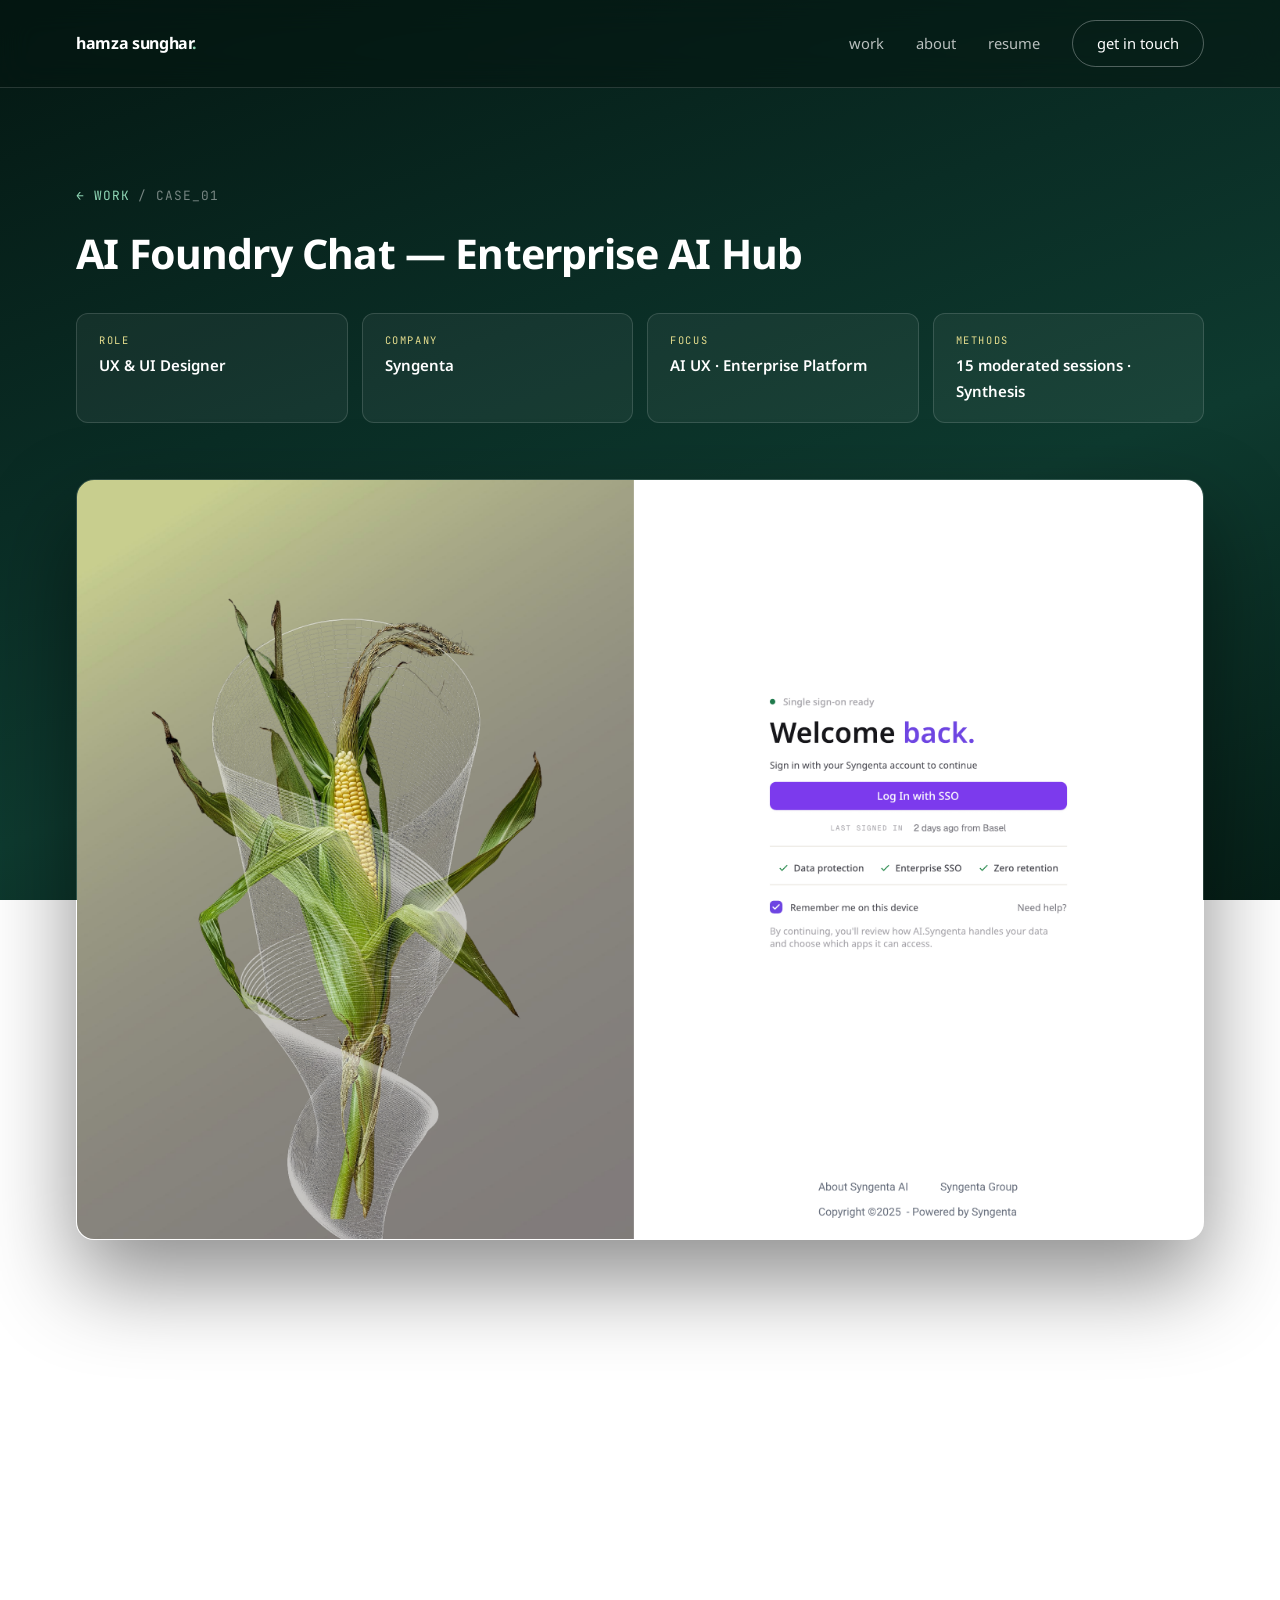
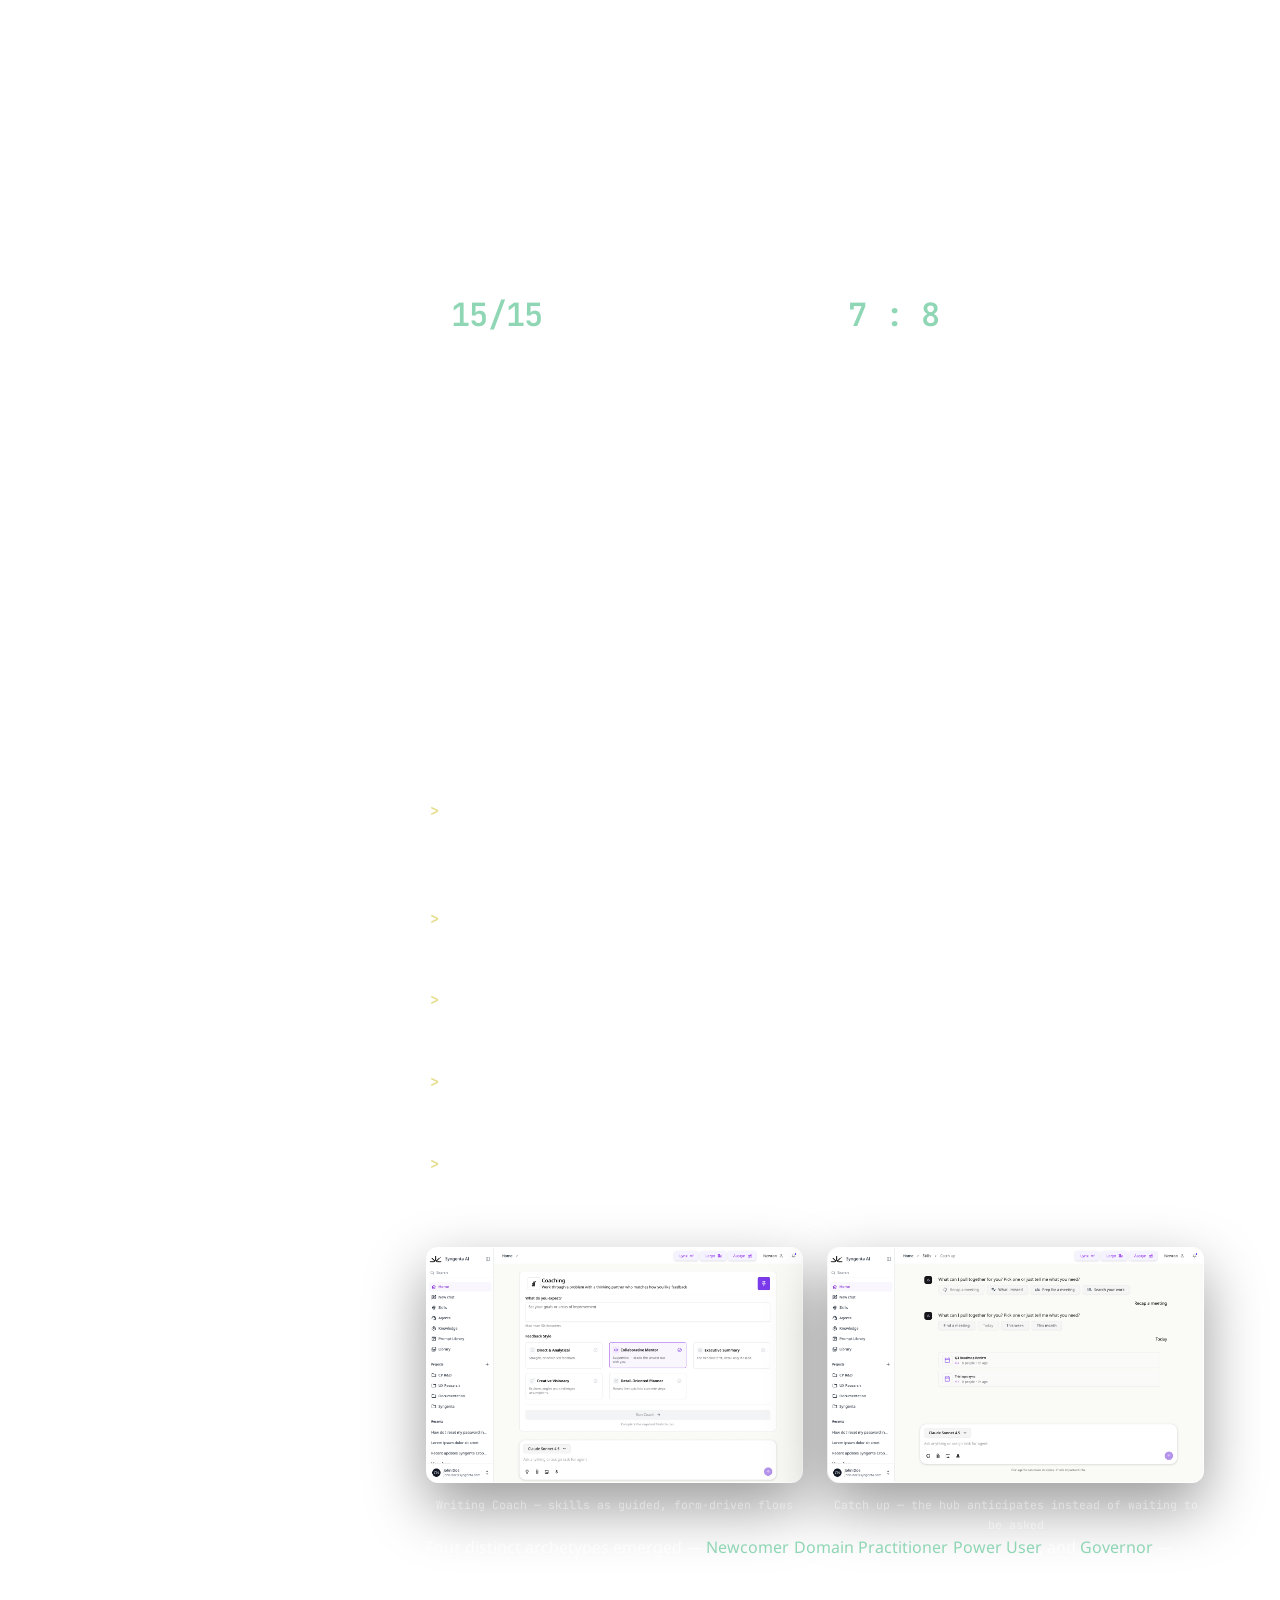
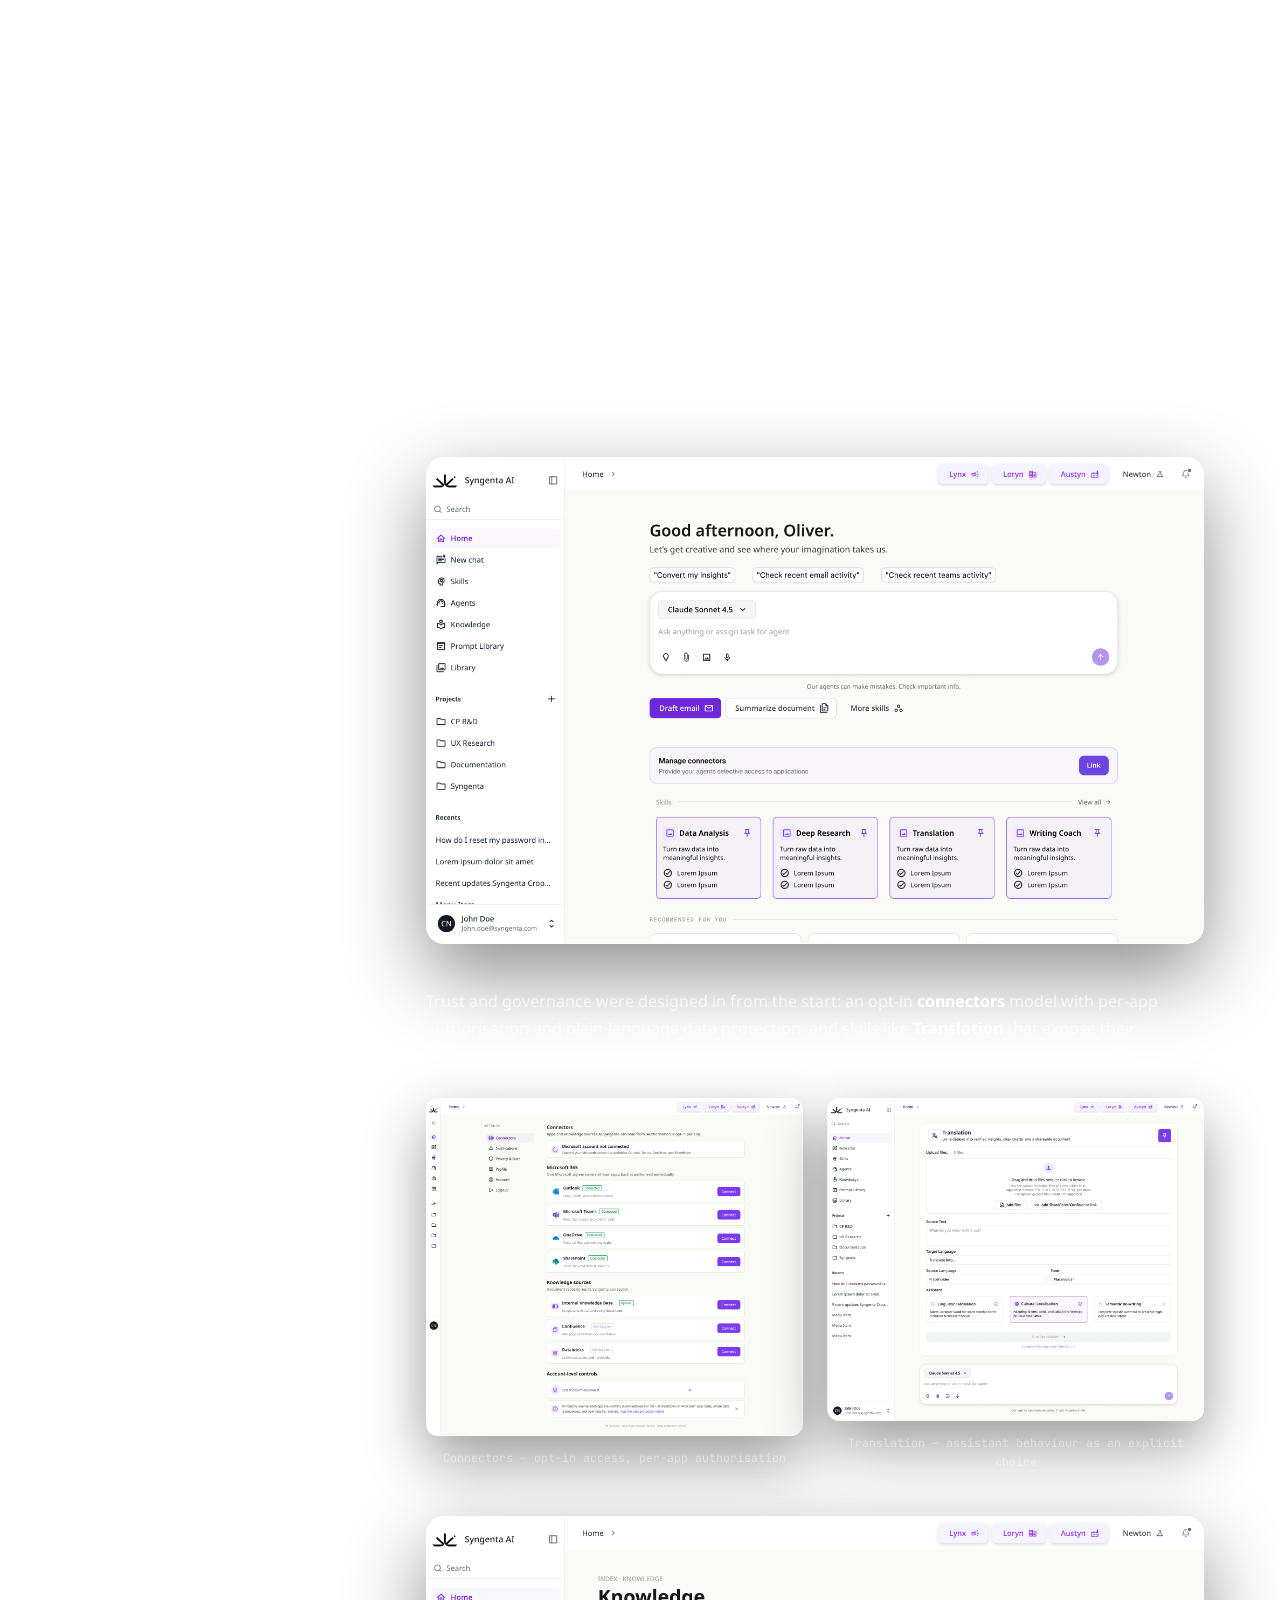
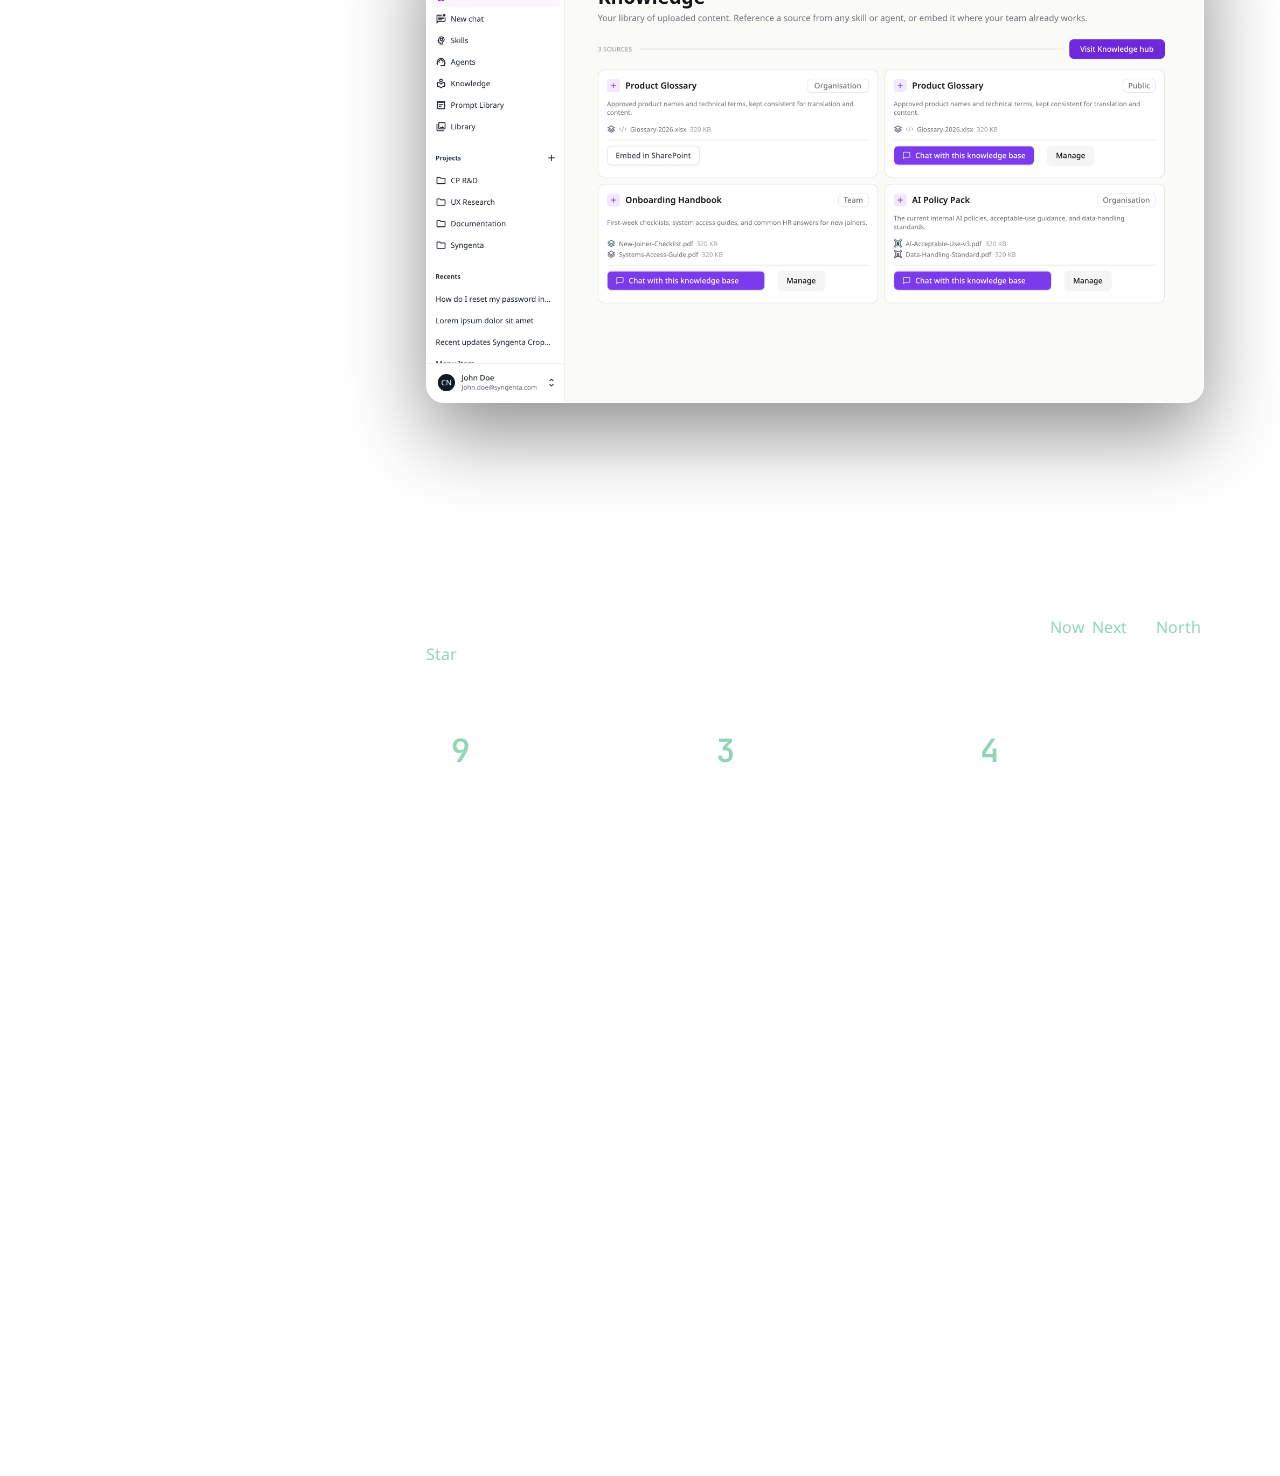
==== commit e3b9d591: "Add files via upload" ====
--- a/case-ai-foundry.html
+++ b/case-ai-foundry.html
@@ -29,7 +29,7 @@
       <p class="crumb reveal"><a href="index.html#work">← work</a> / case_01</p>
       <h1 class="reveal">AI Foundry Chat — Enterprise AI Hub</h1>
       <dl class="cs-meta reveal">
-        <div><dt>Role</dt><dd>UX Researcher &amp; Designer</dd></div>
+        <div><dt>Role</dt><dd>UX &amp; UI Designer</dd></div>
         <div><dt>Company</dt><dd>Syngenta</dd></div>
         <div><dt>Focus</dt><dd>AI UX · Enterprise Platform</dd></div>
         <div><dt>Methods</dt><dd>15 moderated sessions · Synthesis</dd></div>
@@ -154,7 +154,7 @@
 
   <script>
     const io = new IntersectionObserver((entries) => {
-      entries.forEach(e => { if (e.isIntersecting) { e.target.classList.add('visible'); io.unobserve(e.target); } });
+      entries.forEach(e => e.target.classList.toggle('visible', e.isIntersecting));
     }, { threshold: 0.1 });
     document.querySelectorAll('.reveal').forEach((el, i) => {
       const sibs = el.parentElement ? [...el.parentElement.children].filter(c => c.classList && c.classList.contains('reveal')) : [el];
--- a/styles.css
+++ b/styles.css
@@ -356,10 +356,6 @@
   text-overflow: ellipsis;
 }
 
-@media (max-width: 900px) {
-  .cs-hero h1 { white-space: normal; overflow: visible; }
-}
-
 .cs-meta {
   display: grid;
   grid-template-columns: repeat(auto-fit, minmax(160px, 1fr));
@@ -520,6 +516,7 @@
   .about-grid { grid-template-columns: 1fr; gap: 40px; }
   .section { padding: 80px 0; }
   .cs-hero { padding: 140px 0 50px; }
+  .cs-hero h1 { white-space: normal; overflow: visible; }
   .cs-section .inner { grid-template-columns: 1fr; gap: 26px; }
   .cs-section .side { position: static; }
   .gallery.two { grid-template-columns: 1fr; }
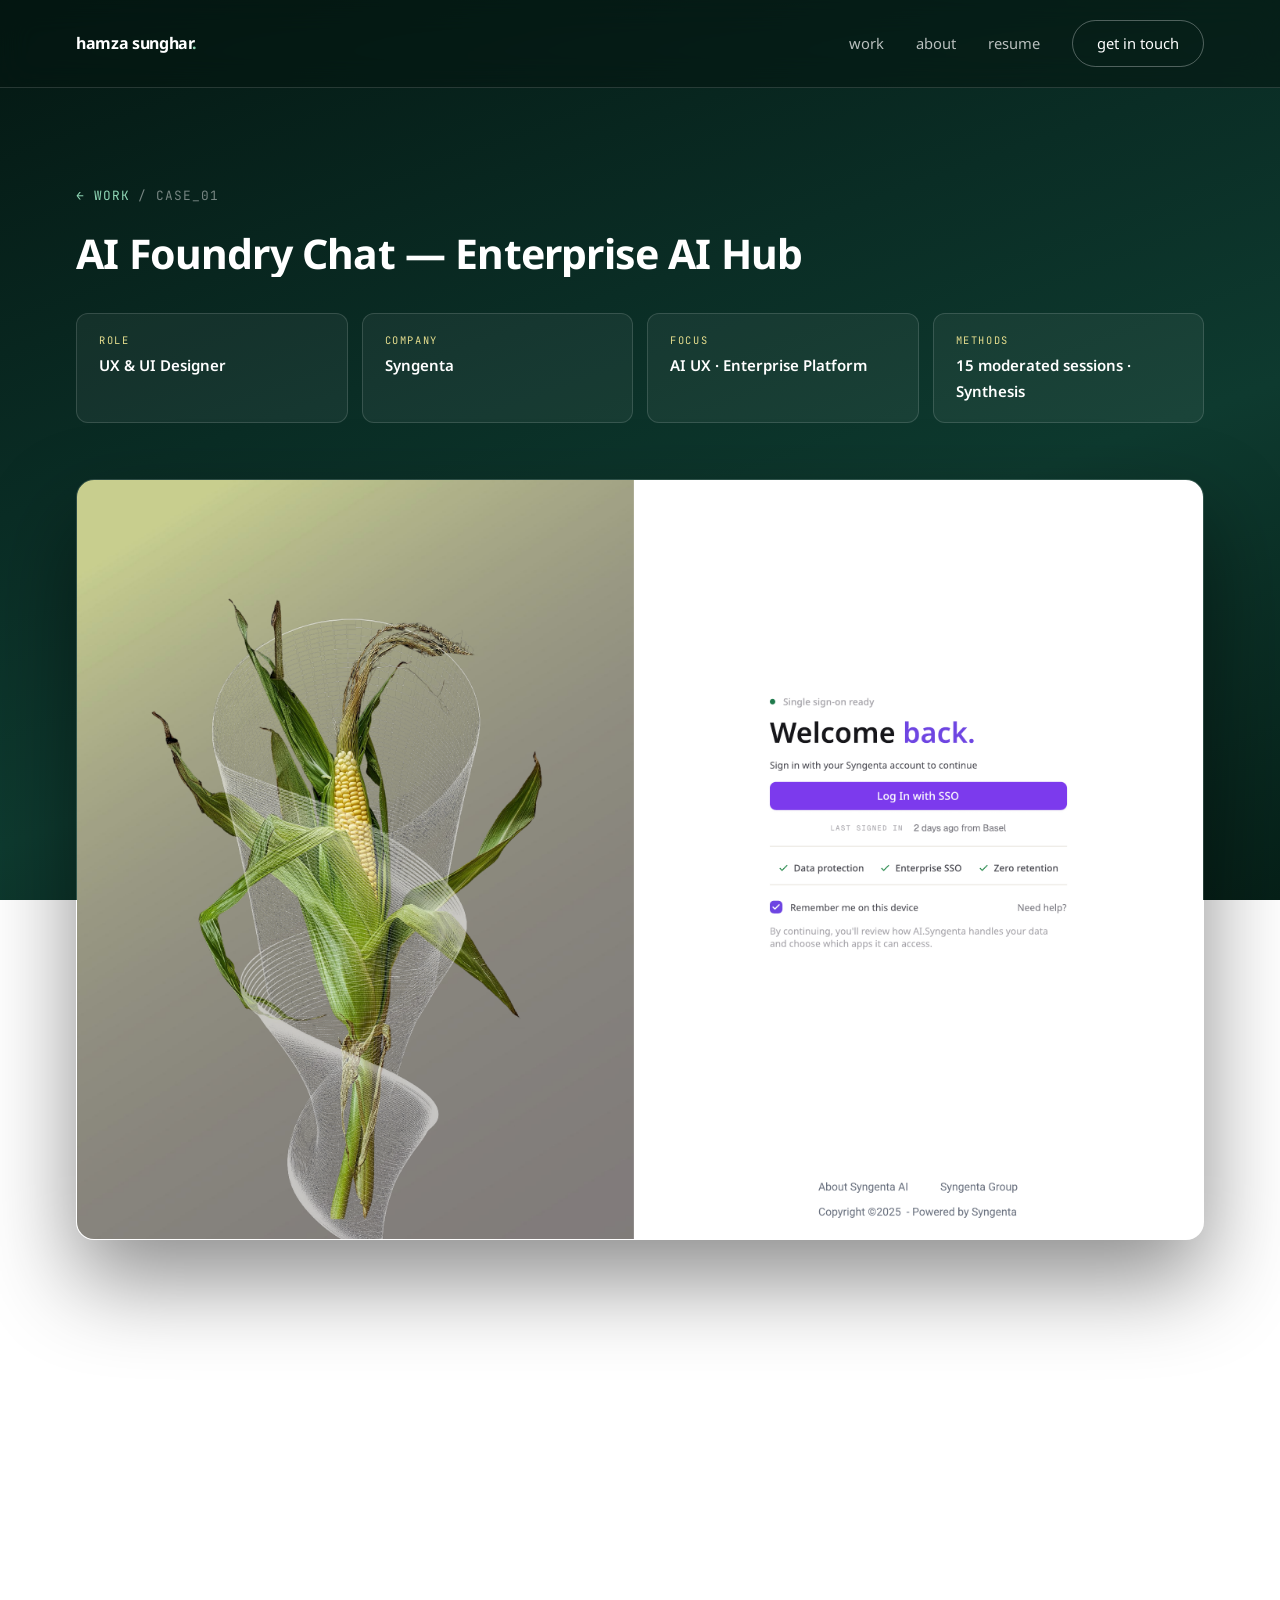
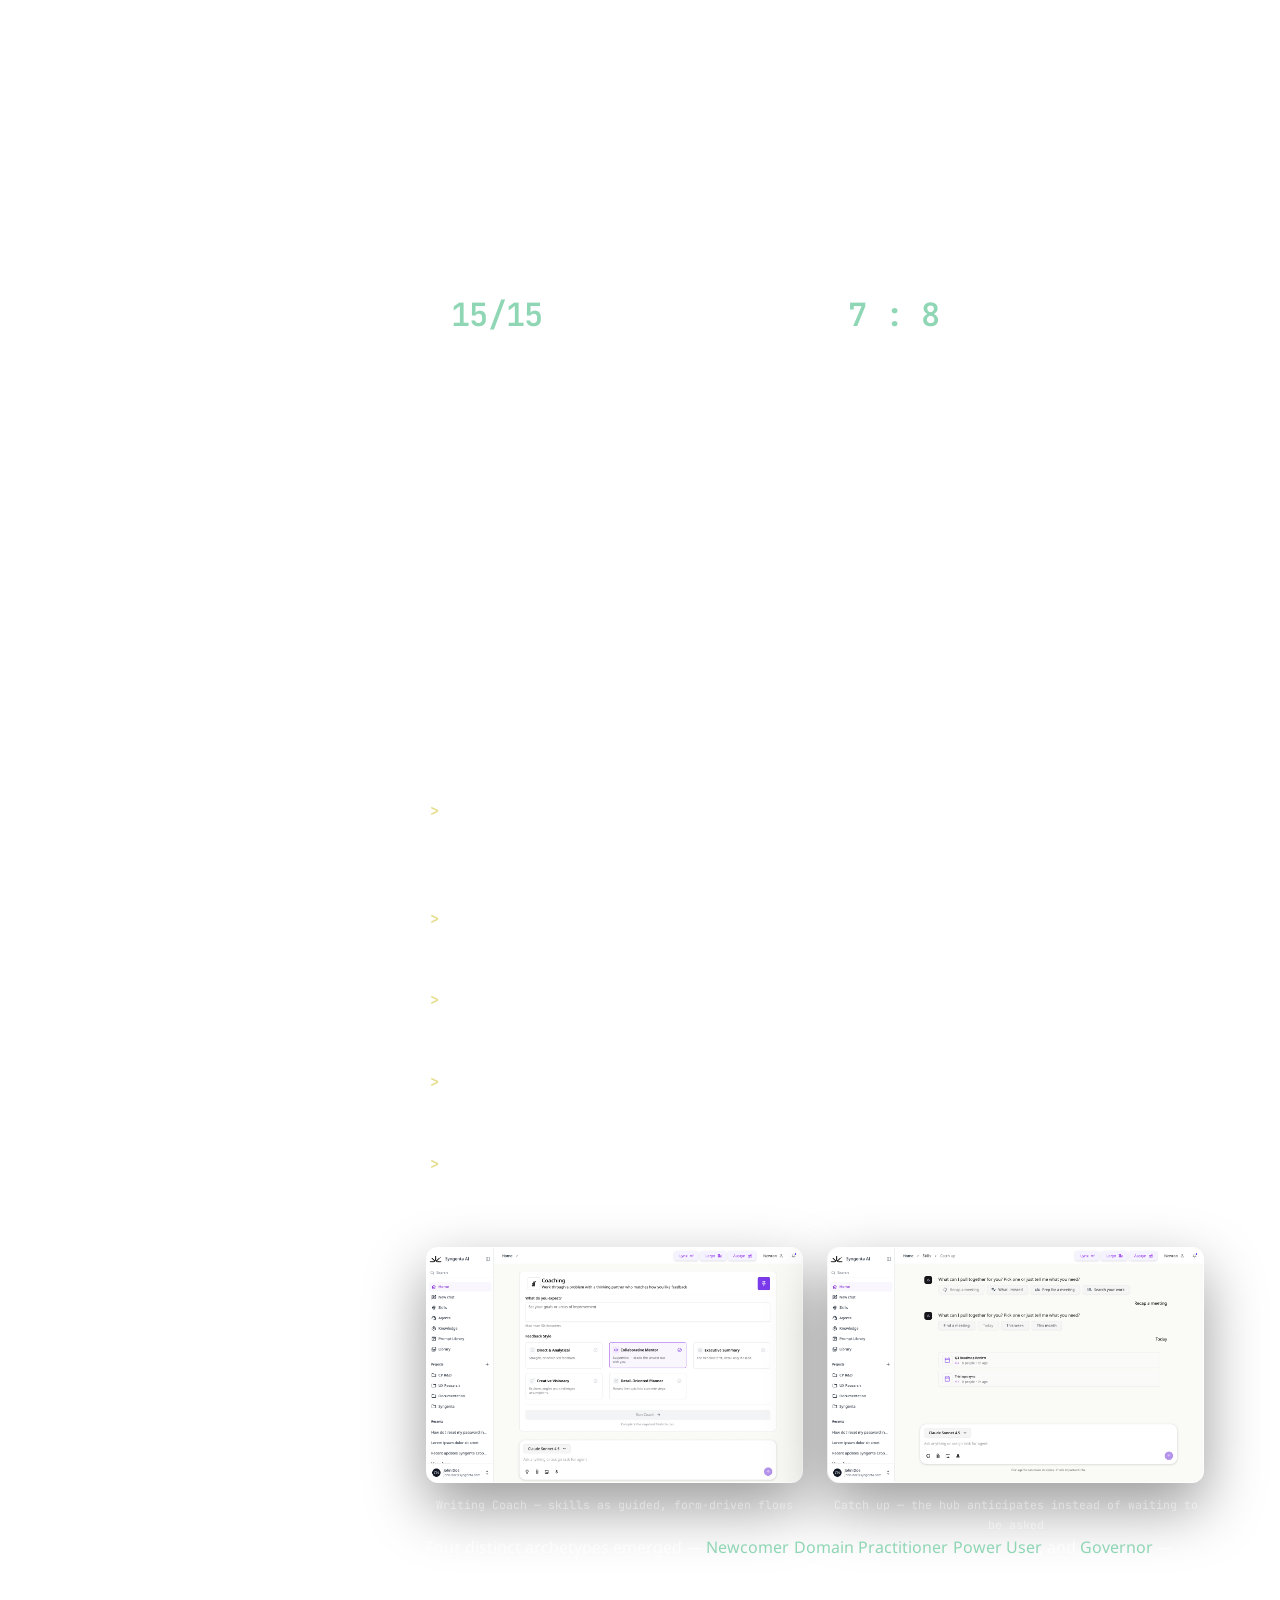
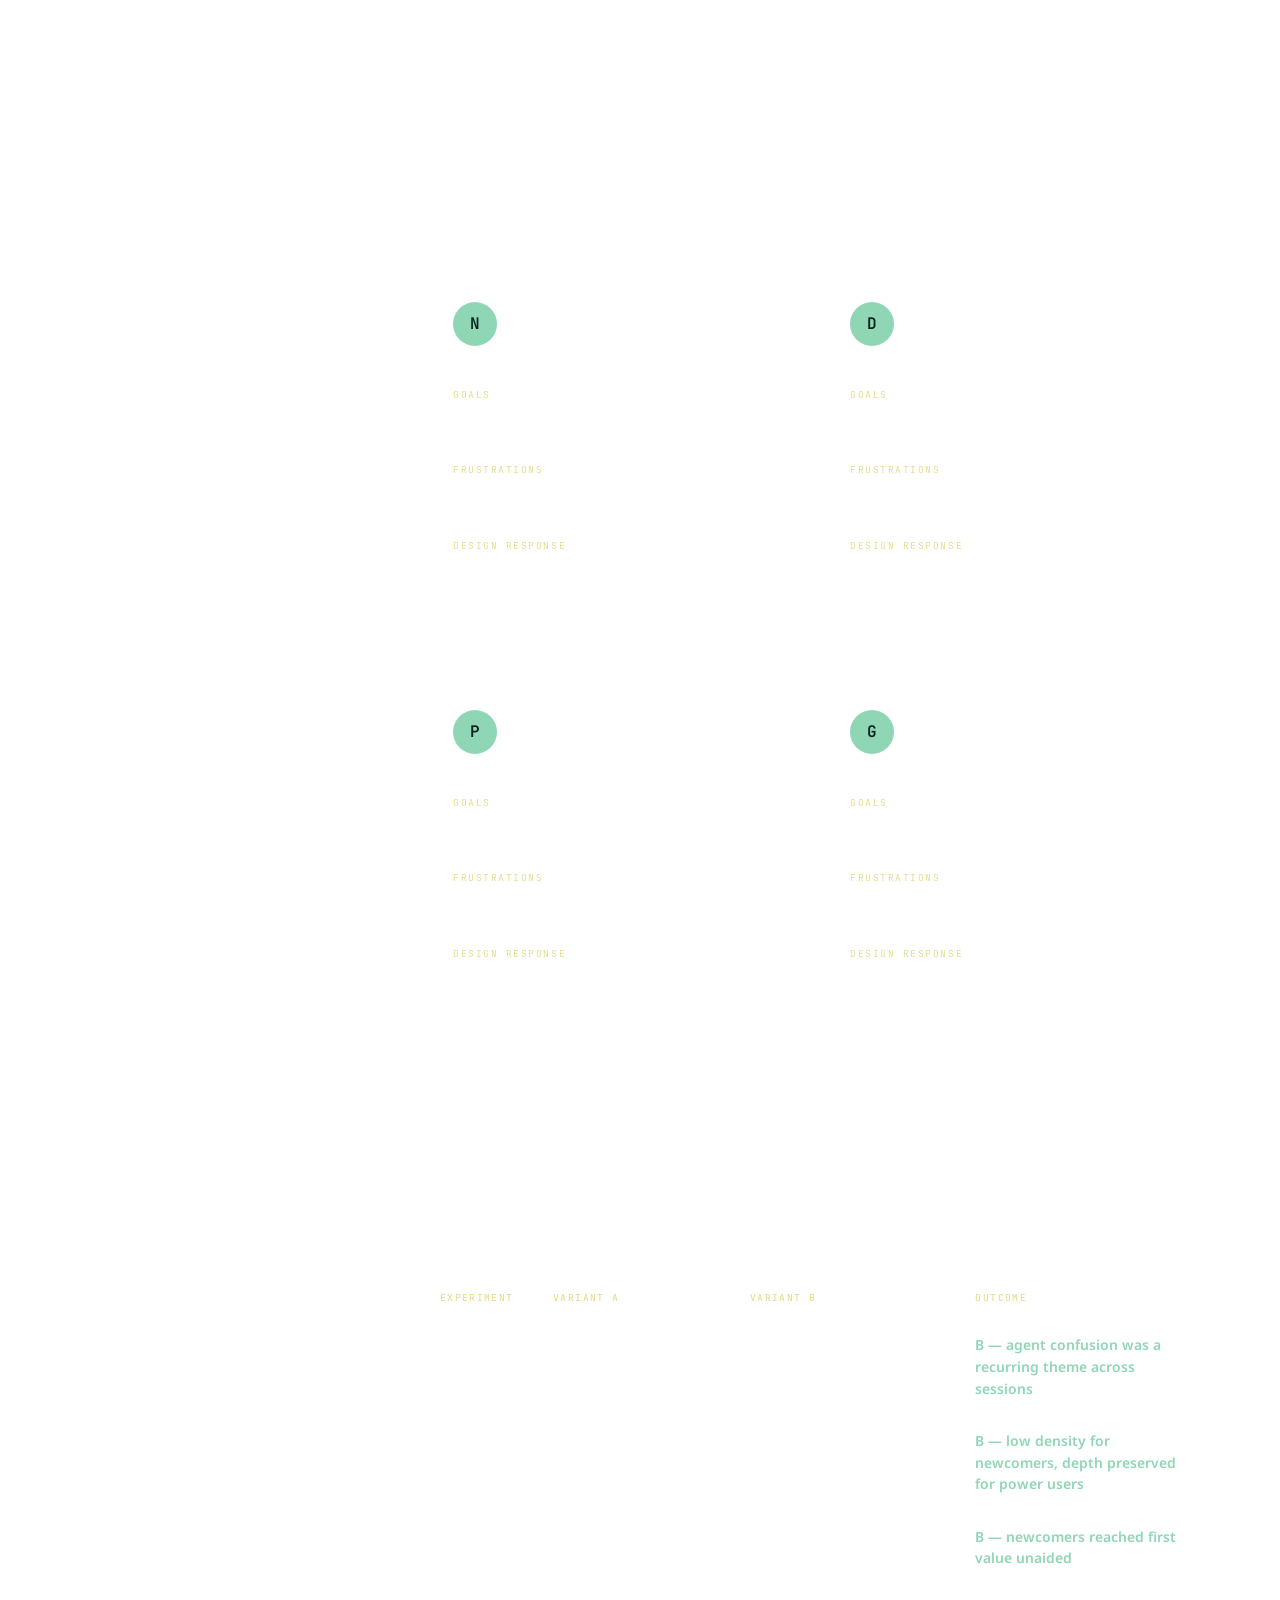
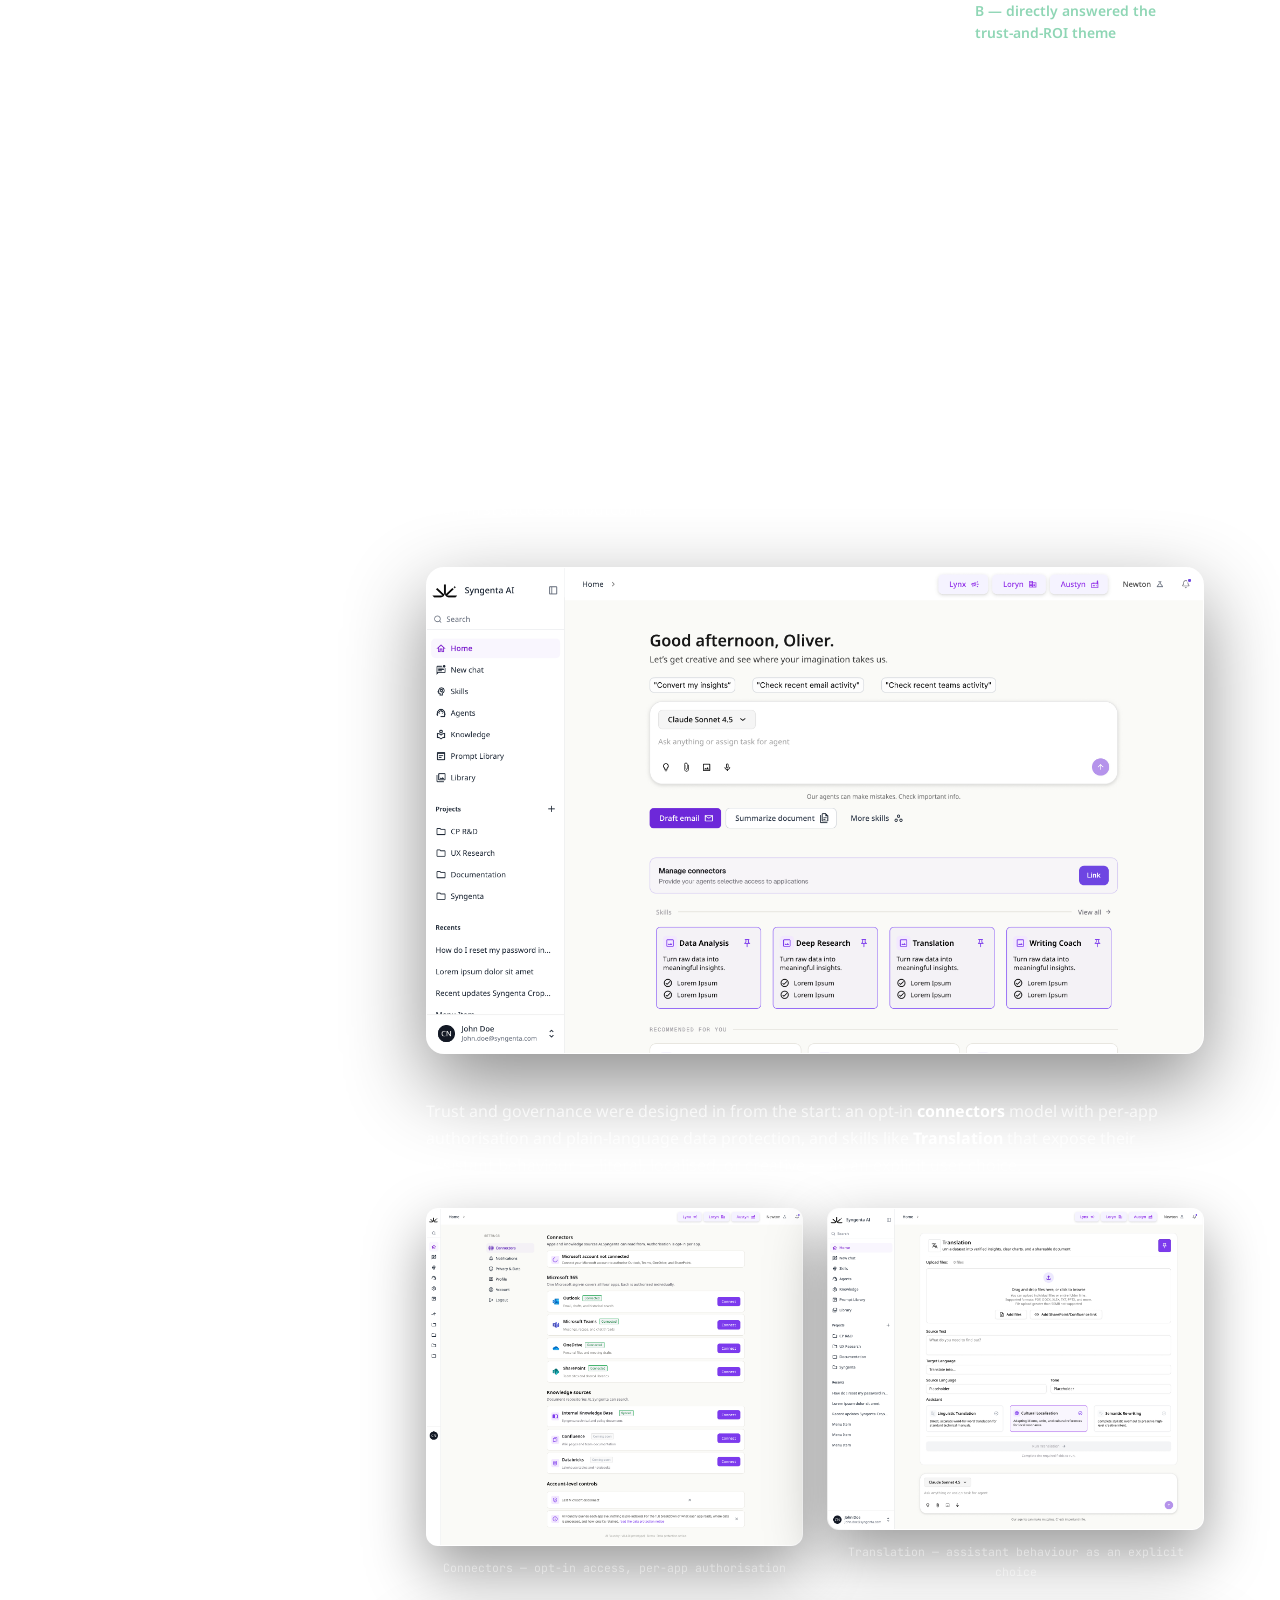
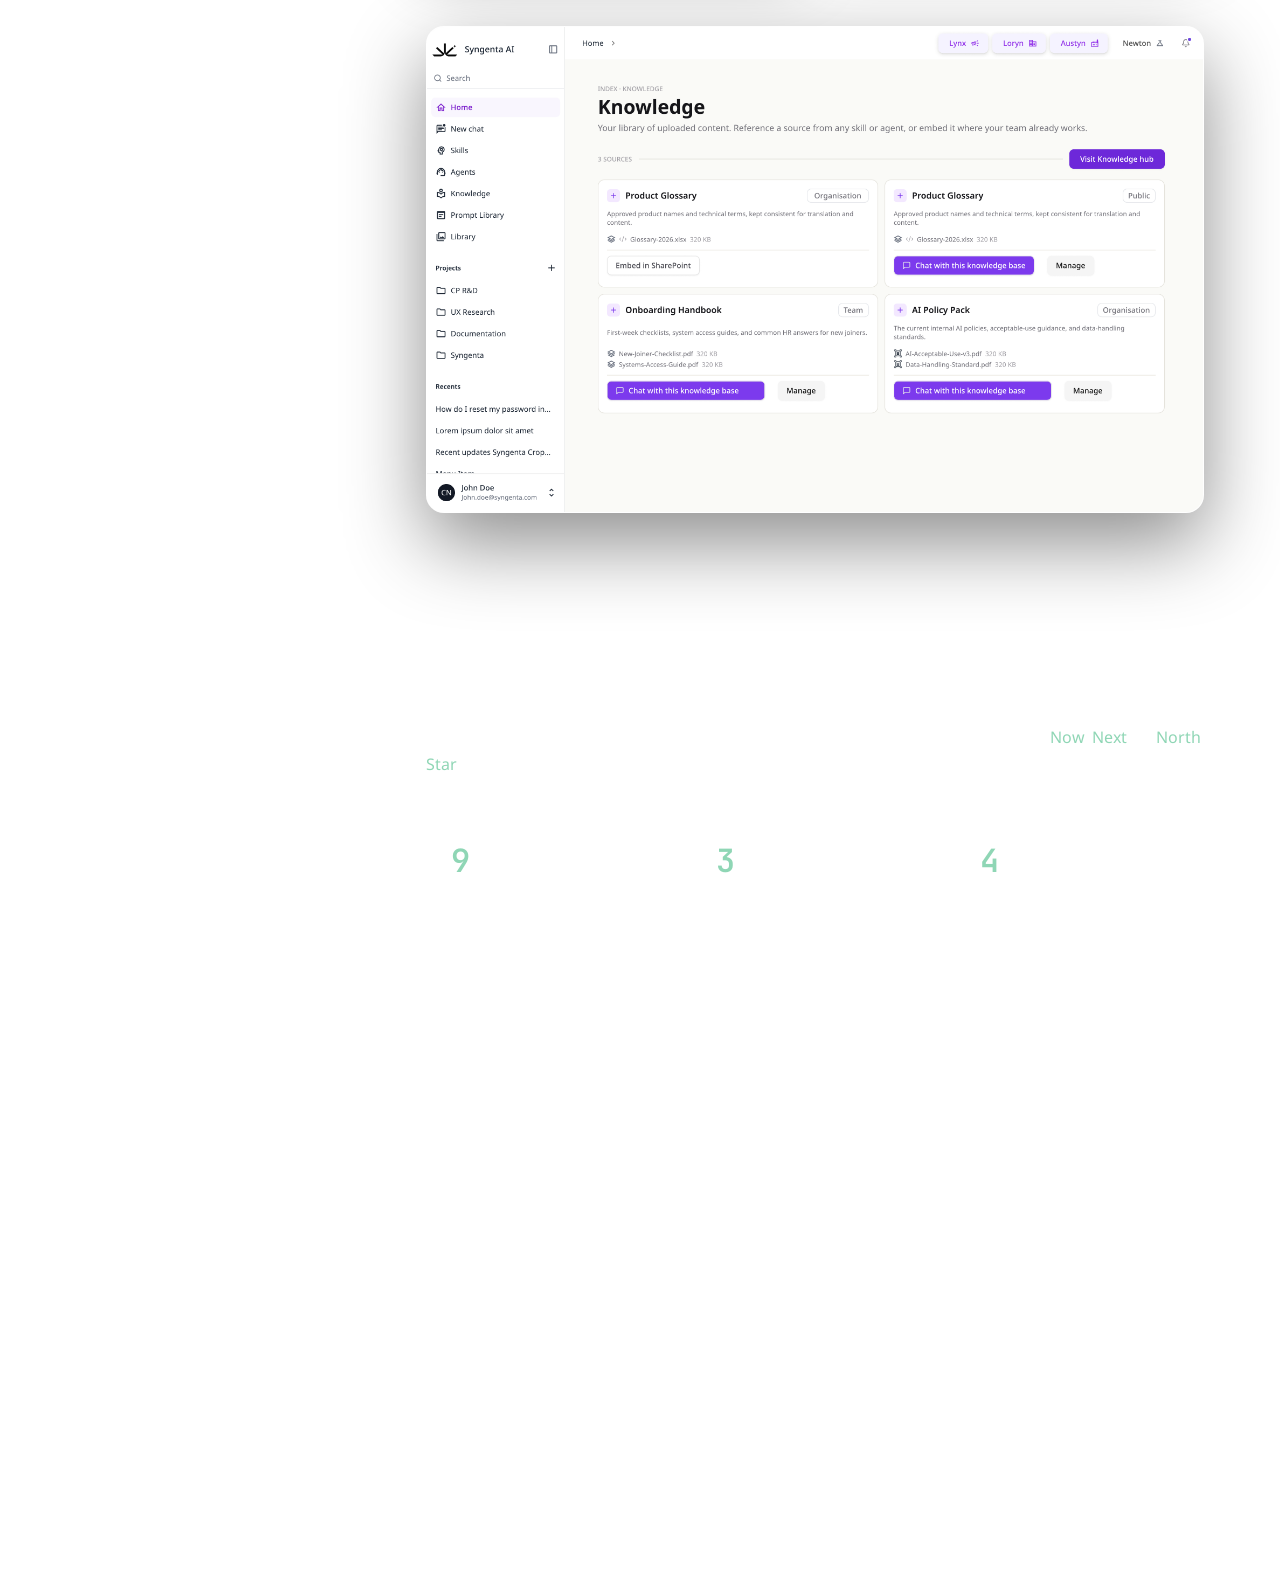
==== commit 564ab479: "Add files via upload" ====
--- a/case-ai-foundry.html
+++ b/case-ai-foundry.html
@@ -97,6 +97,110 @@
   <section class="cs-section">
     <div class="wrap inner">
       <div class="side reveal">
+        <p class="label">Personas</p>
+        <h2>Four archetypes, four journeys</h2>
+      </div>
+      <div class="cs-prose reveal">
+        <p>The synthesis crystallised into four personas — each mapped as a step-by-step journey to first value, and each answered by specific design decisions.</p>
+        <div class="personas">
+          <div class="persona">
+            <div class="persona-head">
+              <div class="persona-avatar">N</div>
+              <div><h3>The Newcomer</h3><p>sales associate · low AI maturity · first week on the hub</p></div>
+            </div>
+            <dl>
+              <dt>Goals</dt><dd>Reach a first successful outcome fast, without learning the AI landscape first.</dd>
+              <dt>Frustrations</dt><dd>Doesn't know where to start; agent names and distinctions mean nothing to them.</dd>
+              <dt>Design response</dt><dd>Apple-style visual onboarding, a low-density home, and the "Recommended for you" strip that suggests the first action.</dd>
+            </dl>
+          </div>
+          <div class="persona">
+            <div class="persona-head">
+              <div class="persona-avatar">D</div>
+              <div><h3>The Domain Practitioner</h3><p>marketing &amp; content roles · medium maturity · output-driven</p></div>
+            </div>
+            <dl>
+              <dt>Goals</dt><dd>Produce on-brand, usable work — decks, copy, campaigns — straight from the hub.</dd>
+              <dt>Frustrations</dt><dd>Generated outputs need reworking for brand and legal before anyone can use them.</dd>
+              <dt>Design response</dt><dd>Template and brand fidelity built in — approved logos, colours and formats with sign-off upstream.</dd>
+            </dl>
+          </div>
+          <div class="persona">
+            <div class="persona-head">
+              <div class="persona-avatar">P</div>
+              <div><h3>The Power User</h3><p>ops &amp; technical roles · high maturity · builds for their team</p></div>
+            </div>
+            <dl>
+              <dt>Goals</dt><dd>Create, chain and share capabilities — turning personal workflows into team assets.</dd>
+              <dt>Frustrations</dt><dd>Capability scattered across disconnected agents; nothing they build is shareable.</dd>
+              <dt>Design response</dt><dd>Create-and-share team-scoped skills (the programme's most corroborated ask) and a side-nav library for skills and prompts.</dd>
+            </dl>
+          </div>
+          <div class="persona">
+            <div class="persona-head">
+              <div class="persona-avatar">G</div>
+              <div><h3>The Governor</h3><p>platform &amp; compliance owners · accountable for trust and ROI</p></div>
+            </div>
+            <dl>
+              <dt>Goals</dt><dd>Prove value under scrutiny and keep data flows controlled and explainable.</dd>
+              <dt>Frustrations</dt><dd>Opaque data access; no evidence of what the platform saves or produces.</dd>
+              <dt>Design response</dt><dd>Opt-in connectors with per-app authorisation, confidence scoring on answers, and time-saved metrics in the feedback loop.</dd>
+            </dl>
+          </div>
+        </div>
+      </div>
+    </div>
+  </section>
+
+  <section class="cs-section">
+    <div class="wrap inner">
+      <div class="side reveal">
+        <p class="label">A/B Testing</p>
+        <h2>Directions tested head-to-head</h2>
+      </div>
+      <div class="cs-prose reveal">
+        <p>Competing design directions were framed as explicit comparisons and put in front of testers during the moderated sessions — so the winning pattern earned its place with evidence, not opinion.</p>
+        <div class="table-scroll">
+          <table class="ab-table">
+            <thead>
+              <tr><th>Experiment</th><th>Variant A</th><th>Variant B</th><th>Outcome</th></tr>
+            </thead>
+            <tbody>
+              <tr>
+                <td>Entry model</td>
+                <td>Tool-picker — users choose the right agent</td>
+                <td>Invisible routing — one input, hub routes the request</td>
+                <td class="win">B — agent confusion was a recurring theme across sessions</td>
+              </tr>
+              <tr>
+                <td>Homepage</td>
+                <td>Dense dashboard of every capability</td>
+                <td>"Recommended for you" strip, chrome stripped out</td>
+                <td class="win">B — low density for newcomers, depth preserved for power users</td>
+              </tr>
+              <tr>
+                <td>Onboarding</td>
+                <td>Documentation and help-centre links</td>
+                <td>Apple-style visual onboarding to first outcome</td>
+                <td class="win">B — newcomers reached first value unaided</td>
+              </tr>
+              <tr>
+                <td>Answer trust</td>
+                <td>Plain responses</td>
+                <td>Confidence &amp; accuracy indicators on responses</td>
+                <td class="win">B — directly answered the trust-and-ROI theme</td>
+              </tr>
+            </tbody>
+          </table>
+        </div>
+        <p class="table-note">// concept comparisons validated in 15 moderated sessions · quantitative split-testing planned post-release</p>
+      </div>
+    </div>
+  </section>
+
+  <section class="cs-section">
+    <div class="wrap inner">
+      <div class="side reveal">
         <p class="label">Design</p>
         <h2>Evidence-led interface decisions</h2>
       </div>
--- a/styles.css
+++ b/styles.css
@@ -190,15 +190,18 @@
 .center { text-align: center; }
 .center .sec-sub { margin: 0 auto; }
 
-/* ---------- Editorial project blocks ---------- */
+/* ---------- Editorial project blocks ----------
+   Compact: media left / description right on every card,
+   ~2 projects visible per screen. */
 .project {
   display: grid;
-  grid-template-columns: 1.15fr 1fr;
-  gap: 70px;
+  grid-template-columns: 1fr 1fr;
+  gap: 44px;
   align-items: center;
-  padding: 90px 0;
-}
-.project:nth-child(even) .p-media { order: 2; }
+  padding: 40px 0;
+  border-bottom: 1px solid var(--line);
+}
+.project:last-child { border-bottom: 0; }
 
 .p-media { position: relative; }
 .p-media::before {
@@ -214,9 +217,12 @@
   z-index: 1;
   border-radius: var(--radius);
   border: 1px solid var(--line);
-  box-shadow: 0 40px 90px rgba(0, 0, 0, 0.45);
+  box-shadow: 0 24px 60px rgba(0, 0, 0, 0.4);
   transition: transform 0.6s cubic-bezier(0.22, 1, 0.36, 1);
   width: 100%;
+  max-height: 380px;
+  object-fit: cover;
+  object-position: top;
 }
 .project:hover .p-media img, .project:hover .p-media video { transform: translateY(-8px); }
 
@@ -499,6 +505,77 @@
 }
 .next-project a:hover h2 { color: var(--accent); }
 
+/* ---------- Personas ---------- */
+.personas {
+  display: grid;
+  grid-template-columns: 1fr 1fr;
+  gap: 16px;
+  margin-top: 28px;
+}
+.persona {
+  background: var(--card);
+  border: 1px solid var(--line);
+  border-radius: var(--radius-sm);
+  padding: 26px;
+  transition: border-color 0.25s, background 0.25s;
+}
+.persona:hover { border-color: rgba(143, 214, 181, 0.5); background: var(--card-2); }
+.persona-head { display: flex; gap: 14px; align-items: center; margin-bottom: 16px; }
+.persona-avatar {
+  width: 44px; height: 44px;
+  border-radius: 50%;
+  background: var(--accent);
+  color: #06231d;
+  display: flex; align-items: center; justify-content: center;
+  font-family: var(--font-mono);
+  font-weight: 600;
+  font-size: 1rem;
+  flex-shrink: 0;
+}
+.persona-head h3 { font-size: 1rem; font-weight: 700; line-height: 1.25; }
+.persona-head p { font-family: var(--font-mono); font-size: 0.66rem; color: var(--ink-faint); letter-spacing: 0.05em; margin-top: 2px; }
+.persona dl { display: grid; gap: 4px; }
+.persona dt {
+  font-family: var(--font-mono);
+  font-size: 0.6rem;
+  letter-spacing: 0.16em;
+  text-transform: uppercase;
+  color: var(--sand);
+  margin-top: 8px;
+}
+.persona dd { font-size: 0.87rem; color: var(--ink-soft); line-height: 1.55; }
+
+/* ---------- A/B testing table ---------- */
+.table-scroll { margin-top: 26px; }
+.ab-table { width: 100%; border-collapse: collapse; font-size: 0.87rem; }
+.ab-table th {
+  font-family: var(--font-mono);
+  font-size: 0.6rem;
+  letter-spacing: 0.14em;
+  text-transform: uppercase;
+  color: var(--sand);
+  text-align: left;
+  padding: 12px 14px;
+  border-bottom: 1px solid var(--line);
+  font-weight: 500;
+}
+.ab-table td {
+  padding: 15px 14px;
+  border-bottom: 1px solid var(--line);
+  color: var(--ink-soft);
+  vertical-align: top;
+  line-height: 1.55;
+}
+.ab-table td:first-child { color: var(--ink); font-weight: 600; }
+.ab-table .win { color: var(--accent); font-weight: 600; }
+.table-note {
+  font-family: var(--font-mono);
+  font-size: 0.66rem;
+  color: var(--ink-faint);
+  margin-top: 12px;
+  letter-spacing: 0.04em;
+}
+
 /* ---------- Reveal animation ---------- */
 .reveal {
   opacity: 0;
@@ -511,8 +588,10 @@
 /* ---------- Responsive ---------- */
 @media (max-width: 900px) {
   .hero { padding: 130px 0 70px; }
-  .project { grid-template-columns: 1fr; gap: 36px; padding: 56px 0; }
-  .project:nth-child(even) .p-media { order: 0; }
+  .project { grid-template-columns: 1fr; gap: 28px; padding: 40px 0; }
+  .personas { grid-template-columns: 1fr; }
+  .table-scroll { overflow-x: auto; }
+  .ab-table { min-width: 640px; }
   .about-grid { grid-template-columns: 1fr; gap: 40px; }
   .section { padding: 80px 0; }
   .cs-hero { padding: 140px 0 50px; }
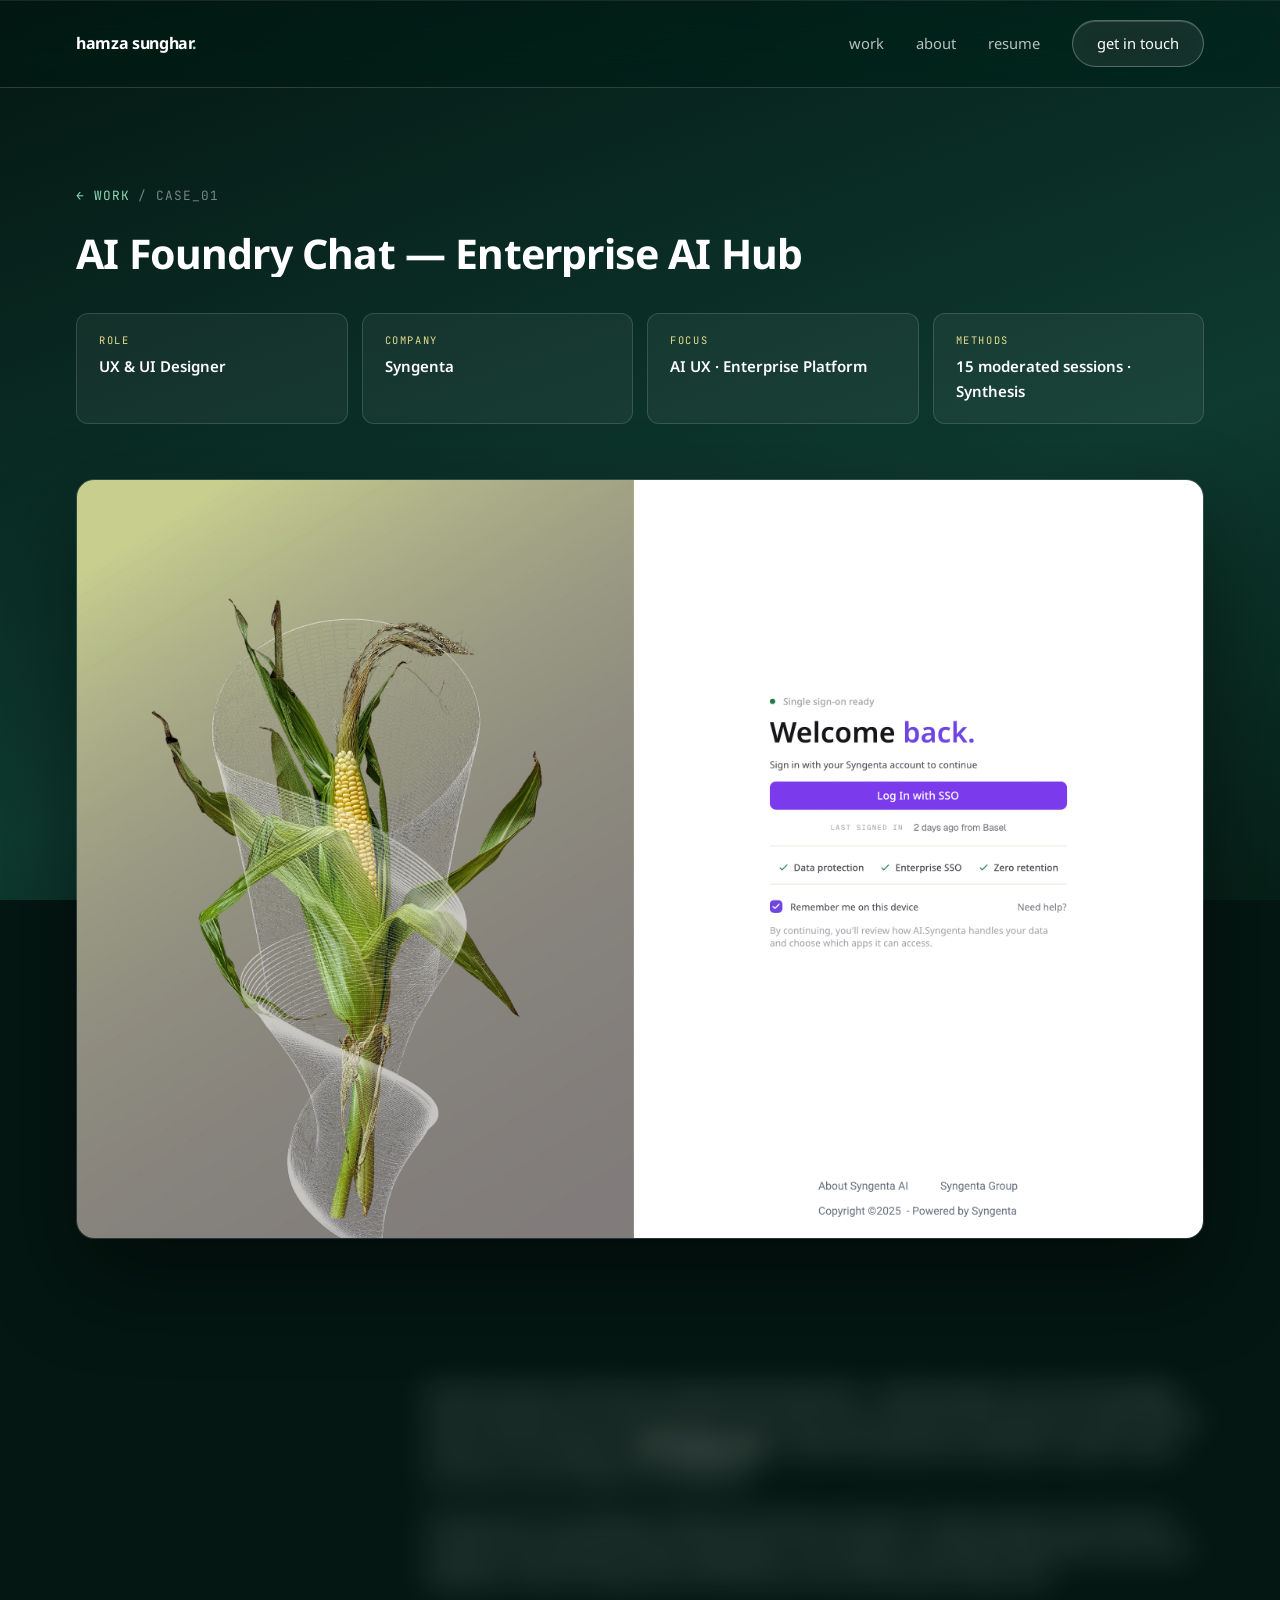
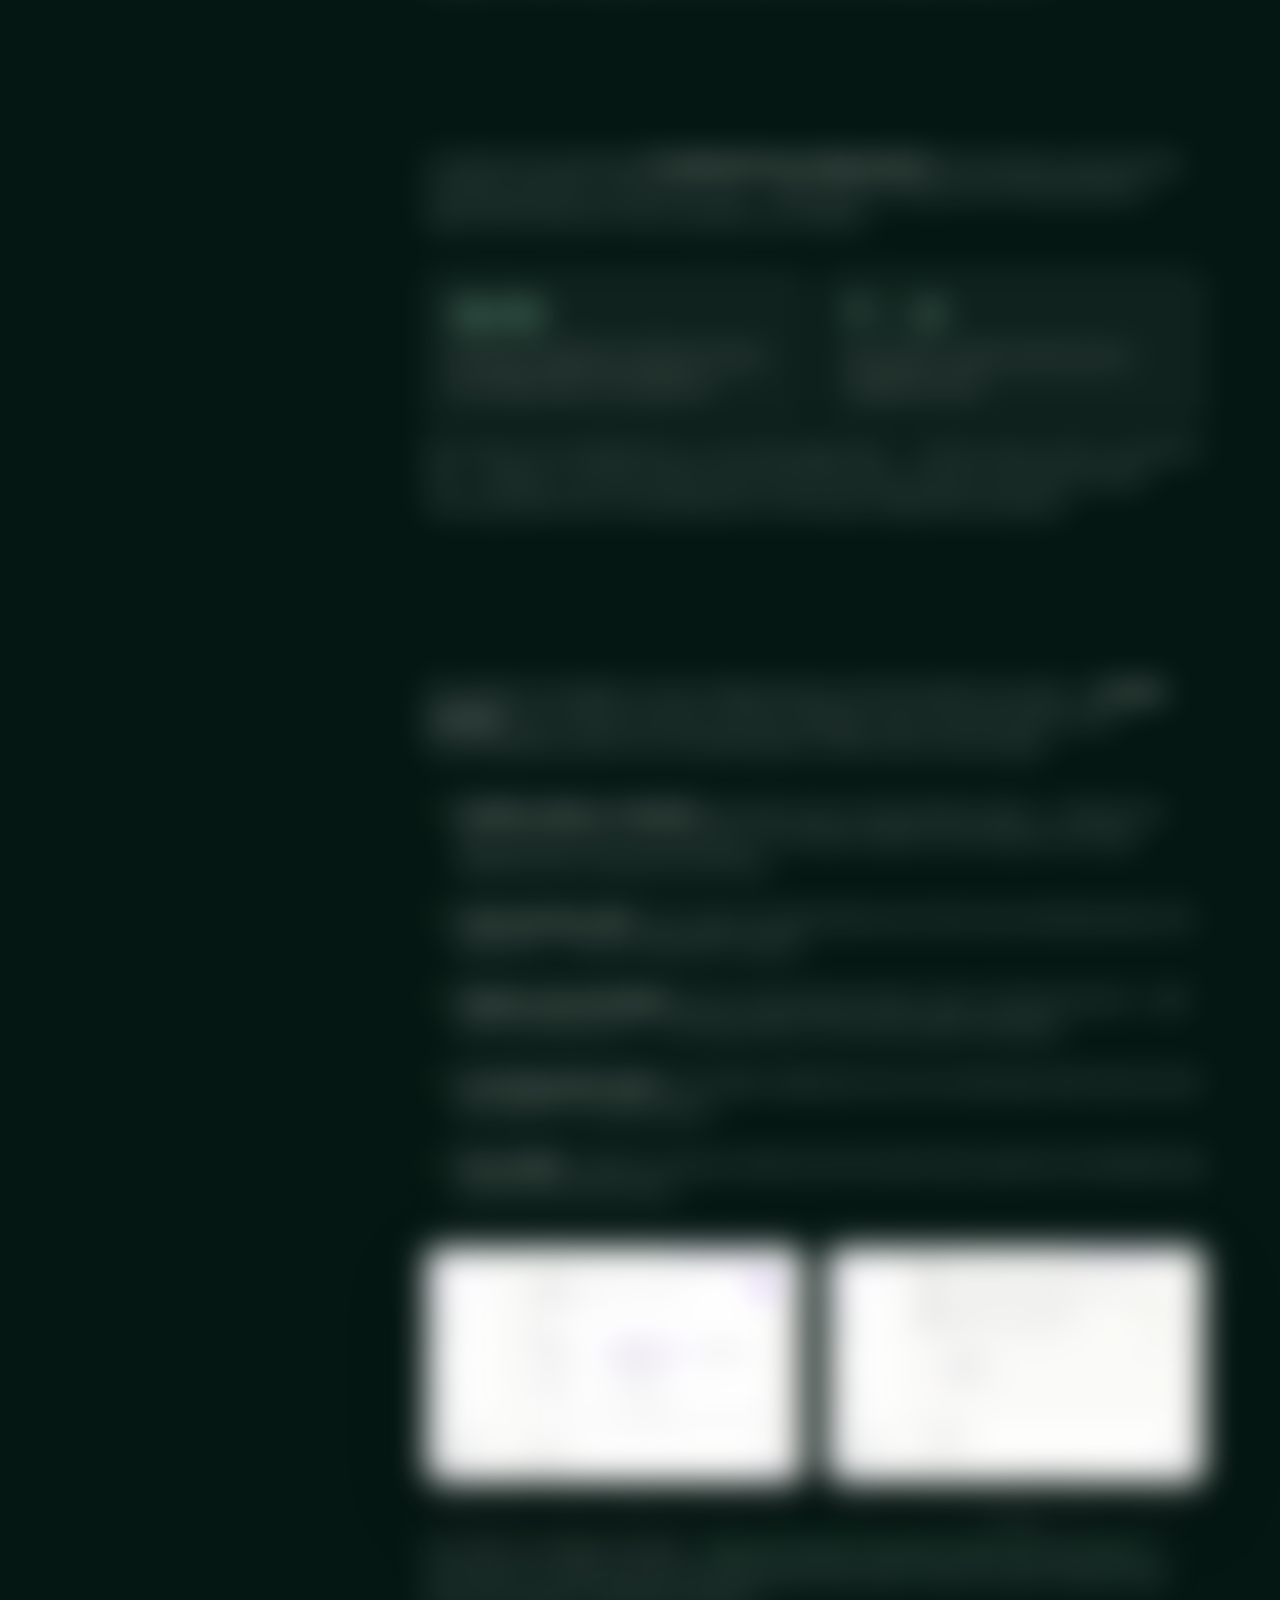
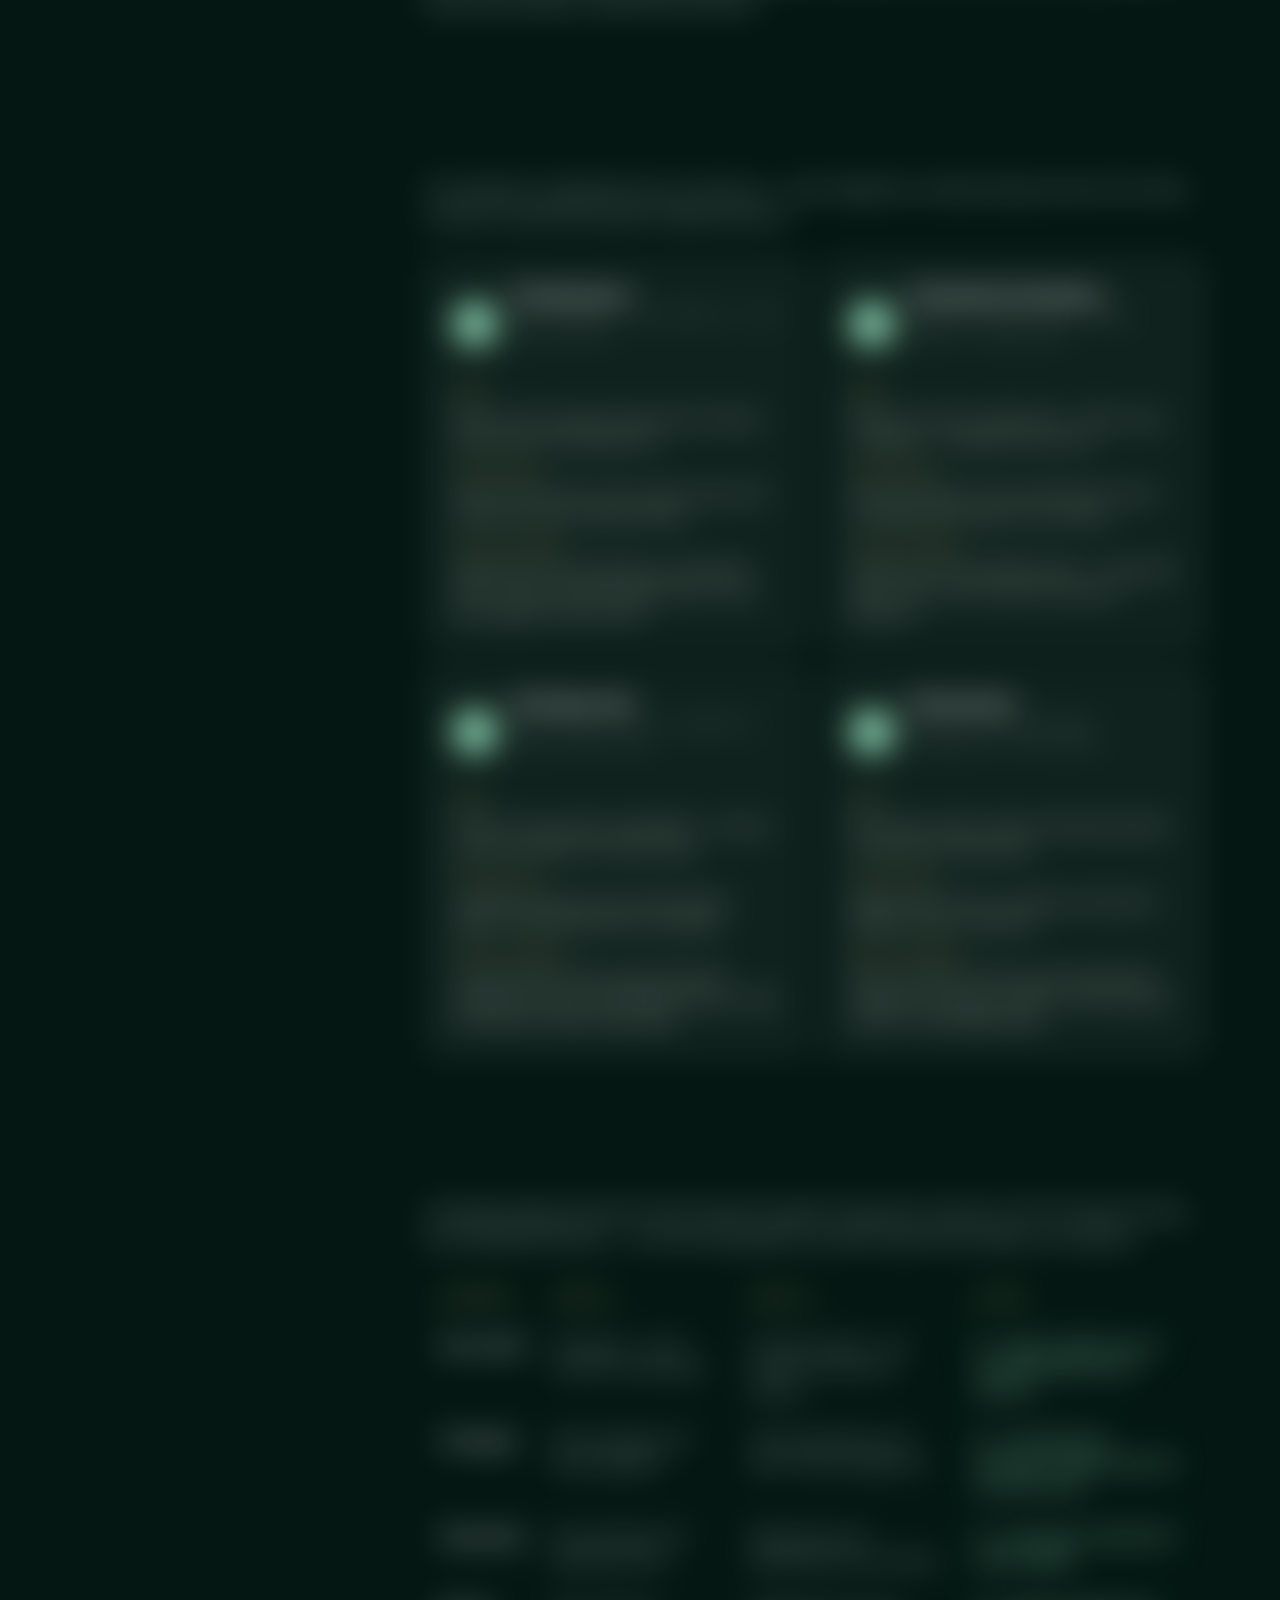
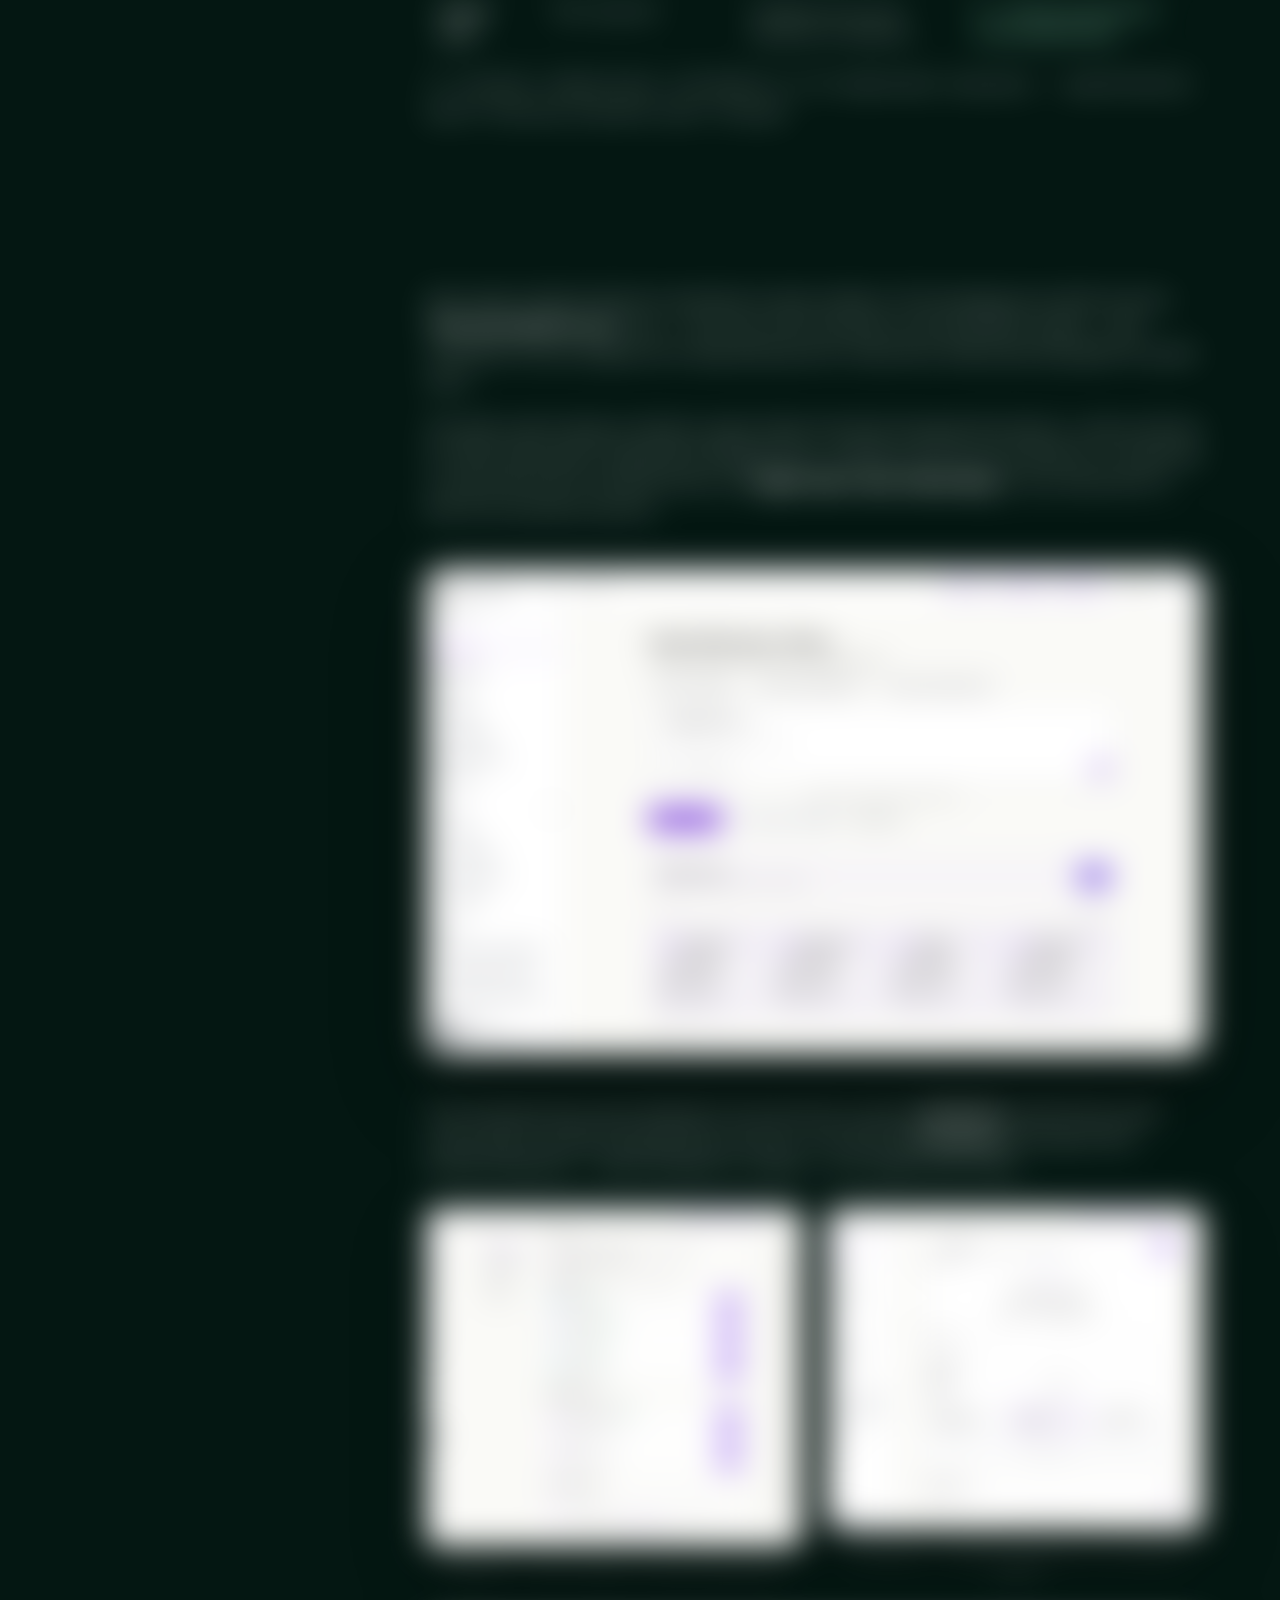
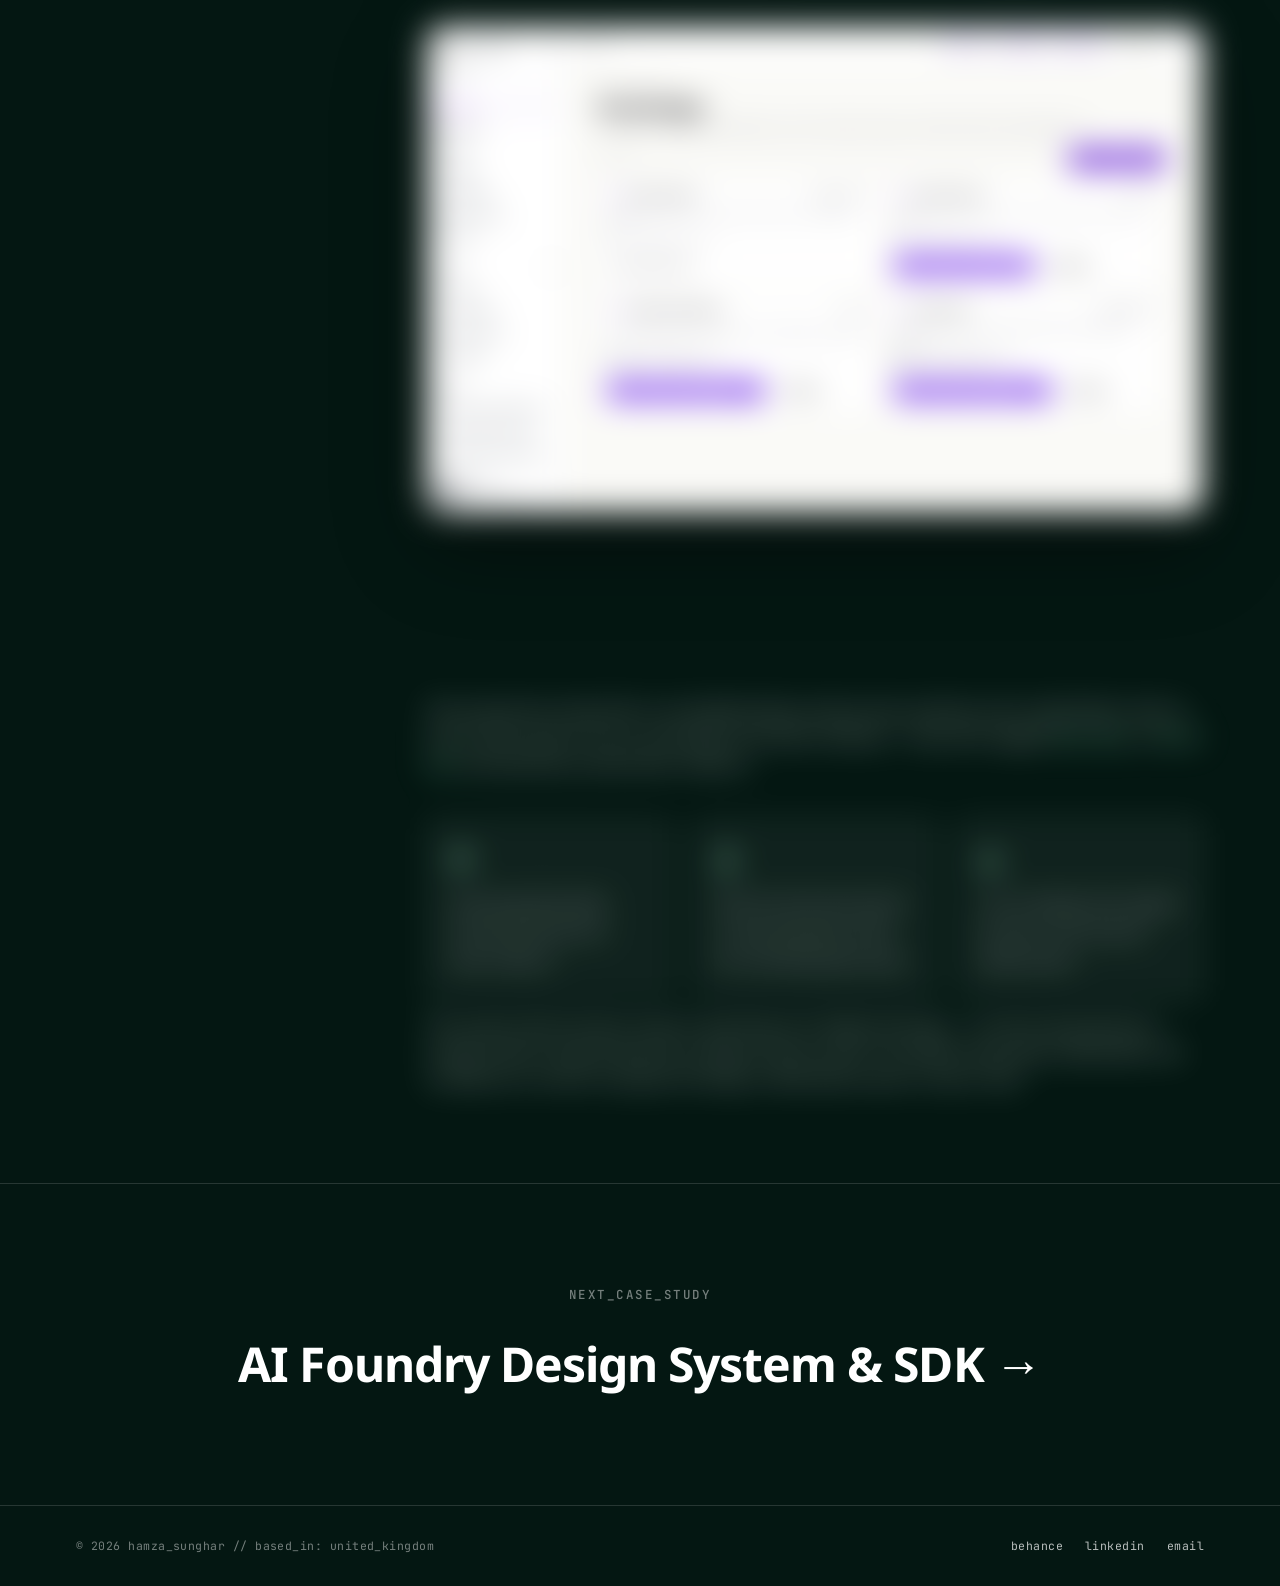
==== commit c1d47619: "Add files via upload" ====
--- a/case-ai-foundry.html
+++ b/case-ai-foundry.html
@@ -18,7 +18,7 @@
       <div class="nav-links">
         <a href="index.html#work">work</a>
         <a href="index.html#about">about</a>
-        <a href="https://dochub.com/m/shared-document/hamza-sunghar/qA8ldYxVE3LyBvJR6MJrpP/cv-2025-10-pdf?dt=48s48YyhCrawFHSzD5S-" target="_blank" rel="noopener" class="hide-mobile">resume</a>
+        <a href="Hamza-Sunghar-CV.pdf" target="_blank" rel="noopener" class="hide-mobile">resume</a>
         <a href="mailto:hsunghardesign@gmail.com" class="nav-cta">get in touch</a>
       </div>
     </div>
@@ -265,6 +265,23 @@
       el.style.setProperty('--stagger', (sibs.indexOf(el) % 4) * 0.12 + 's');
       io.observe(el);
     });
+  
+    // case hero blurs out progressively as it scrolls off-screen
+    const heroEl = document.querySelector('.cs-hero .wrap');
+    if (heroEl && !window.matchMedia('(prefers-reduced-motion: reduce)').matches) {
+      let hTick = false;
+      const heroBlur = () => {
+        const p = Math.min(1, Math.max(0, window.scrollY / (window.innerHeight * 0.85)));
+        heroEl.style.filter = 'blur(' + (p * 18).toFixed(1) + 'px)';
+        heroEl.style.opacity = (1 - p * 0.92).toFixed(2);
+        heroEl.style.transform = 'translateY(' + (p * -34).toFixed(1) + 'px)';
+        hTick = false;
+      };
+      window.addEventListener('scroll', () => {
+        if (!hTick) { requestAnimationFrame(heroBlur); hTick = true; }
+      }, { passive: true });
+      heroBlur();
+    }
   </script>
 </body>
 </html>
--- a/styles.css
+++ b/styles.css
@@ -29,9 +29,18 @@
   color: var(--ink);
   line-height: 1.7;
   font-size: 17px;
+  background: #041712; /* solid fallback */
+  -webkit-font-smoothing: antialiased;
+}
+/* fixed gradient layer — replaces background-attachment: fixed, which
+   Chrome fails to paint when any element on the page uses backdrop-filter */
+body::before {
+  content: "";
+  position: fixed;
+  inset: 0;
+  z-index: -1;
   background: linear-gradient(160deg, #041712 0%, #0a2d25 38%, #0e3a2f 62%, #062018 100%);
-  background-attachment: fixed;
-  -webkit-font-smoothing: antialiased;
+  pointer-events: none;
 }
 
 ::selection { background: var(--sand); color: #06231d; }
@@ -51,10 +60,11 @@
   position: fixed;
   top: 0; left: 0; right: 0;
   z-index: 100;
-  backdrop-filter: blur(16px);
-  -webkit-backdrop-filter: blur(16px);
-  background: rgba(4, 23, 18, 0.55);
-  border-bottom: 1px solid var(--line);
+  backdrop-filter: blur(20px) saturate(1.6);
+  -webkit-backdrop-filter: blur(20px) saturate(1.6);
+  background: rgba(4, 23, 18, 0.4);
+  border-bottom: 1px solid rgba(255, 255, 255, 0.16);
+  box-shadow: inset 0 1px 0 rgba(255, 255, 255, 0.08);
 }
 
 .nav-inner {
@@ -80,13 +90,17 @@
 .nav-links a:hover { color: var(--ink); }
 
 .nav-cta {
-  border: 1px solid rgba(255, 255, 255, 0.3);
+  background: rgba(255, 255, 255, 0.08);   /* dark glass */
+  backdrop-filter: blur(14px) saturate(1.4);
+  -webkit-backdrop-filter: blur(14px) saturate(1.4);
+  border: 1px solid rgba(255, 255, 255, 0.28);
   padding: 10px 24px;
   border-radius: 999px;
   color: var(--ink) !important;
+  box-shadow: inset 0 1px 0 rgba(255, 255, 255, 0.16);
   transition: background 0.25s, border-color 0.25s;
 }
-.nav-cta:hover { background: rgba(255, 255, 255, 0.1); border-color: var(--accent); }
+.nav-cta:hover { background: rgba(255, 255, 255, 0.14); border-color: var(--accent); }
 
 /* ---------- Hero (homepage) ---------- */
 .hero {
@@ -126,25 +140,33 @@
 
 .btn {
   display: inline-block;
-  background: var(--ink);
+  background: rgba(255, 255, 255, 0.82);   /* frosted white glass */
+  backdrop-filter: blur(14px) saturate(1.4);
+  -webkit-backdrop-filter: blur(14px) saturate(1.4);
+  border: 1px solid rgba(255, 255, 255, 0.5);
   color: #06231d !important;
   font-weight: 600;
   padding: 17px 40px;
   border-radius: 999px;
-  transition: transform 0.25s, box-shadow 0.25s;
-}
-.btn:hover { transform: translateY(-2px); box-shadow: 0 14px 44px rgba(143, 214, 181, 0.3); }
+  box-shadow: inset 0 1px 0 rgba(255, 255, 255, 0.7);
+  transition: transform 0.25s, box-shadow 0.25s, background 0.25s;
+}
+.btn:hover { transform: translateY(-2px); background: rgba(255, 255, 255, 0.95); box-shadow: 0 14px 44px rgba(143, 214, 181, 0.3), inset 0 1px 0 rgba(255, 255, 255, 0.7); }
 
 .btn-ghost {
   display: inline-block;
-  border: 1px solid rgba(255, 255, 255, 0.3);
+  background: rgba(255, 255, 255, 0.08);   /* dark glass */
+  backdrop-filter: blur(14px) saturate(1.4);
+  -webkit-backdrop-filter: blur(14px) saturate(1.4);
+  border: 1px solid rgba(255, 255, 255, 0.28);
   color: var(--ink) !important;
   font-weight: 600;
   padding: 16px 38px;
   border-radius: 999px;
+  box-shadow: inset 0 1px 0 rgba(255, 255, 255, 0.16);
   transition: background 0.25s, border-color 0.25s;
 }
-.btn-ghost:hover { background: rgba(255, 255, 255, 0.08); border-color: var(--accent); }
+.btn-ghost:hover { background: rgba(255, 255, 255, 0.14); border-color: var(--accent); }
 
 .hero-actions { display: flex; gap: 16px; justify-content: center; flex-wrap: wrap; }
 
@@ -187,6 +209,16 @@
 }
 
 .sec-sub { color: var(--ink-soft); max-width: 56ch; }
+/* the Projects intro line always runs on one line on desktop —
+   targeted via #work too, so it applies independent of page caching */
+.sec-sub--wide,
+#work .sec-sub {
+  max-width: none;
+  white-space: nowrap;
+}
+@media (max-width: 900px) {
+  .sec-sub--wide, #work .sec-sub { white-space: normal; max-width: 56ch; }
+}
 .center { text-align: center; }
 .center .sec-sub { margin: 0 auto; }
 
@@ -220,9 +252,11 @@
   box-shadow: 0 24px 60px rgba(0, 0, 0, 0.4);
   transition: transform 0.6s cubic-bezier(0.22, 1, 0.36, 1);
   width: 100%;
-  max-height: 380px;
+  aspect-ratio: 16 / 10;   /* every project face is the same shape */
+  height: auto;
   object-fit: cover;
-  object-position: top;
+  object-position: center top;
+  background: var(--card);
 }
 .project:hover .p-media img, .project:hover .p-media video { transform: translateY(-8px); }
 
@@ -505,6 +539,67 @@
 }
 .next-project a:hover h2 { color: var(--accent); }
 
+/* ---------- Icon thumbnail tiles ---------- */
+.p-tile {
+  position: relative;
+  z-index: 1;
+  width: 100%;
+  aspect-ratio: 2.4 / 1;   /* identical, deliberately short face on every project */
+  max-height: 220px;
+  border-radius: var(--radius);
+  border: 1px solid rgba(255, 255, 255, 0.22);
+  box-shadow:
+    0 24px 60px rgba(0, 0, 0, 0.35),
+    inset 0 1px 0 rgba(255, 255, 255, 0.25);
+  display: flex;
+  align-items: center;
+  justify-content: center;
+  transition: transform 0.6s cubic-bezier(0.22, 1, 0.36, 1);
+  backdrop-filter: blur(18px) saturate(1.5);
+  -webkit-backdrop-filter: blur(18px) saturate(1.5);
+  overflow: hidden;
+}
+/* glass sheen sweeping from the top-left, like Control Centre tiles */
+.p-tile::after {
+  content: "";
+  position: absolute;
+  inset: 0;
+  border-radius: inherit;
+  background: linear-gradient(160deg, rgba(255, 255, 255, 0.20), rgba(255, 255, 255, 0.05) 38%, transparent 62%);
+  pointer-events: none;
+  z-index: 0;
+}
+.p-tile .icon-box { position: relative; z-index: 1; }
+.project:hover .p-tile { transform: translateY(-8px); }
+
+/* small white app-icon box, coloured glyph inside */
+.p-tile .icon-box {
+  width: clamp(58px, 5.5vw, 76px);
+  aspect-ratio: 1 / 1;
+  background: #ffffff;
+  border-radius: 20px;
+  display: flex;
+  align-items: center;
+  justify-content: center;
+  box-shadow: 0 12px 32px rgba(0, 0, 0, 0.28);
+}
+.p-tile .icon-box svg { width: 52%; height: auto; }
+
+.p-tile--chat       .icon-box { color: #6d28d9; }
+.p-tile--system     .icon-box { color: #1f8663; }
+.p-tile--knowledge  .icon-box { color: #0e7490; }
+.p-tile--supersonic .icon-box { color: #e11d74; }
+.p-tile--airwrap    .icon-box { color: #ea7a2d; }
+.p-tile--diagnostic .icon-box { color: #1d74b8; }
+
+/* per-project translucent tints over the frosted glass */
+.p-tile--chat       { background: linear-gradient(135deg, rgba(109, 40, 217, 0.52), rgba(167, 139, 250, 0.22)); }
+.p-tile--system     { background: linear-gradient(135deg, rgba(31, 134, 99, 0.52), rgba(143, 214, 181, 0.20)); }
+.p-tile--knowledge  { background: linear-gradient(135deg, rgba(14, 116, 144, 0.52), rgba(103, 232, 249, 0.20)); }
+.p-tile--supersonic { background: linear-gradient(135deg, rgba(225, 29, 116, 0.48), rgba(255, 122, 176, 0.20)); }
+.p-tile--airwrap    { background: linear-gradient(135deg, rgba(234, 122, 45, 0.48), rgba(251, 191, 119, 0.20)); }
+.p-tile--diagnostic { background: linear-gradient(135deg, rgba(29, 116, 184, 0.52), rgba(127, 208, 255, 0.20)); }
+
 /* ---------- Personas ---------- */
 .personas {
   display: grid;
@@ -576,20 +671,74 @@
   letter-spacing: 0.04em;
 }
 
-/* ---------- Reveal animation ---------- */
+/* ---------- KQS dimension cards ---------- */
+.kqs {
+  display: grid;
+  grid-template-columns: 1fr 1fr;
+  gap: 16px;
+  margin-top: 28px;
+}
+.kqs-card {
+  background: var(--card);
+  border: 1px solid var(--line);
+  border-radius: var(--radius-sm);
+  padding: 26px;
+  transition: border-color 0.25s, background 0.25s;
+}
+.kqs-card:hover { border-color: rgba(143, 214, 181, 0.5); background: var(--card-2); }
+.kqs-card--wide { grid-column: 1 / -1; }
+.kqs-num {
+  font-family: var(--font-mono);
+  font-size: 0.62rem;
+  letter-spacing: 0.16em;
+  text-transform: uppercase;
+  color: var(--sand);
+}
+.kqs-card h3 { font-size: 1.02rem; font-weight: 700; margin: 6px 0 12px; }
+.kqs-card ul { list-style: none; margin: 0; display: grid; gap: 8px; }
+.kqs-card li {
+  font-size: 0.85rem;
+  color: var(--ink-soft);
+  line-height: 1.55;
+  padding: 0 0 0 18px;
+  border: 0;
+  position: relative;
+}
+.kqs-card li::before {
+  content: ">";
+  position: absolute;
+  left: 0;
+  color: var(--sand);
+  font-family: var(--font-mono);
+  font-weight: 700;
+}
+.kqs-card--wide ul { grid-template-columns: 1fr 1fr; column-gap: 24px; }
+
+/* ---------- Reveal animation — blurs in and out with scroll ---------- */
 .reveal {
   opacity: 0;
   transform: translateY(44px);
-  transition: opacity 0.9s cubic-bezier(0.22, 1, 0.36, 1), transform 0.9s cubic-bezier(0.22, 1, 0.36, 1);
+  filter: blur(16px);
+  transition:
+    opacity 0.9s cubic-bezier(0.22, 1, 0.36, 1),
+    transform 0.9s cubic-bezier(0.22, 1, 0.36, 1),
+    filter 0.9s cubic-bezier(0.22, 1, 0.36, 1);
   transition-delay: var(--stagger, 0s);
-}
-.reveal.visible { opacity: 1; transform: none; }
+  will-change: opacity, transform, filter;
+}
+.reveal.visible { opacity: 1; transform: none; filter: blur(0); }
+
+@media (prefers-reduced-motion: reduce) {
+  .reveal { transition: none; opacity: 1; transform: none; filter: none; }
+}
 
 /* ---------- Responsive ---------- */
 @media (max-width: 900px) {
   .hero { padding: 130px 0 70px; }
   .project { grid-template-columns: 1fr; gap: 28px; padding: 40px 0; }
   .personas { grid-template-columns: 1fr; }
+  .kqs { grid-template-columns: 1fr; }
+  .kqs-card--wide ul { grid-template-columns: 1fr; }
   .table-scroll { overflow-x: auto; }
   .ab-table { min-width: 640px; }
   .about-grid { grid-template-columns: 1fr; gap: 40px; }
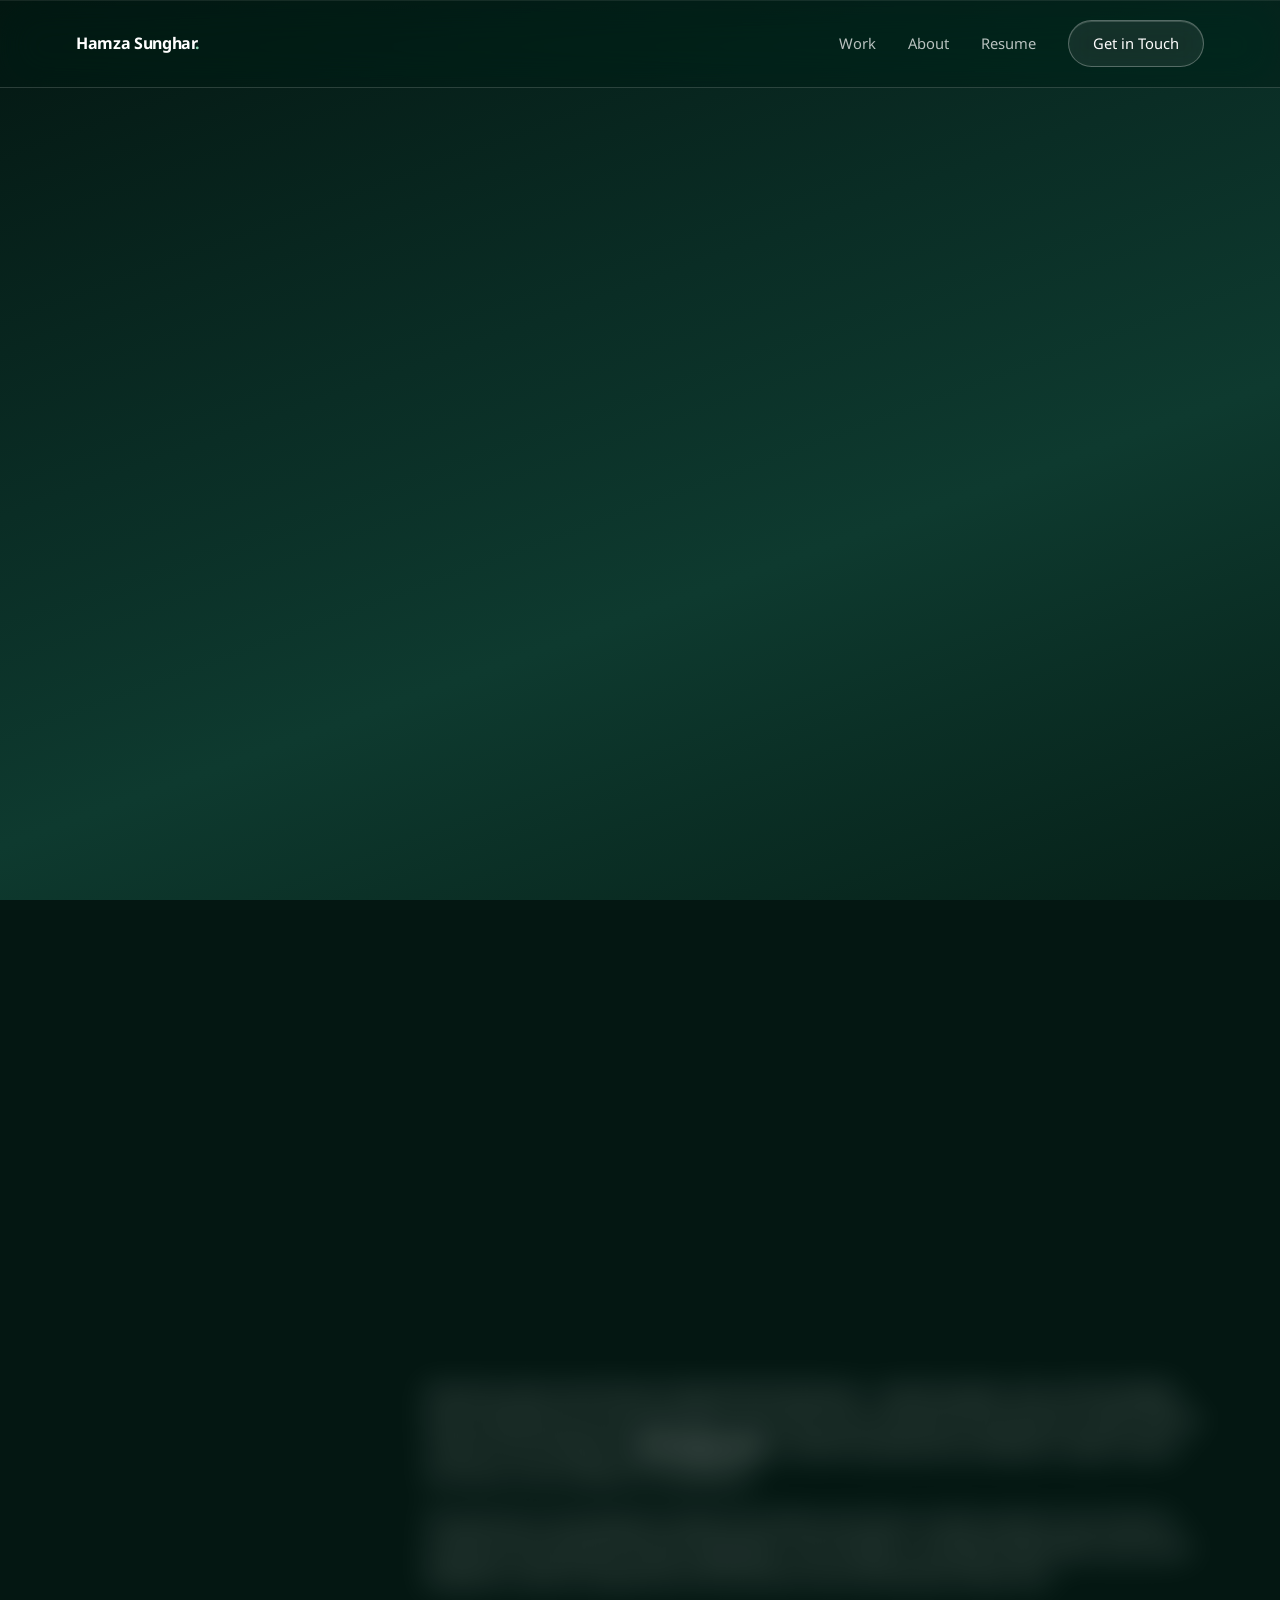
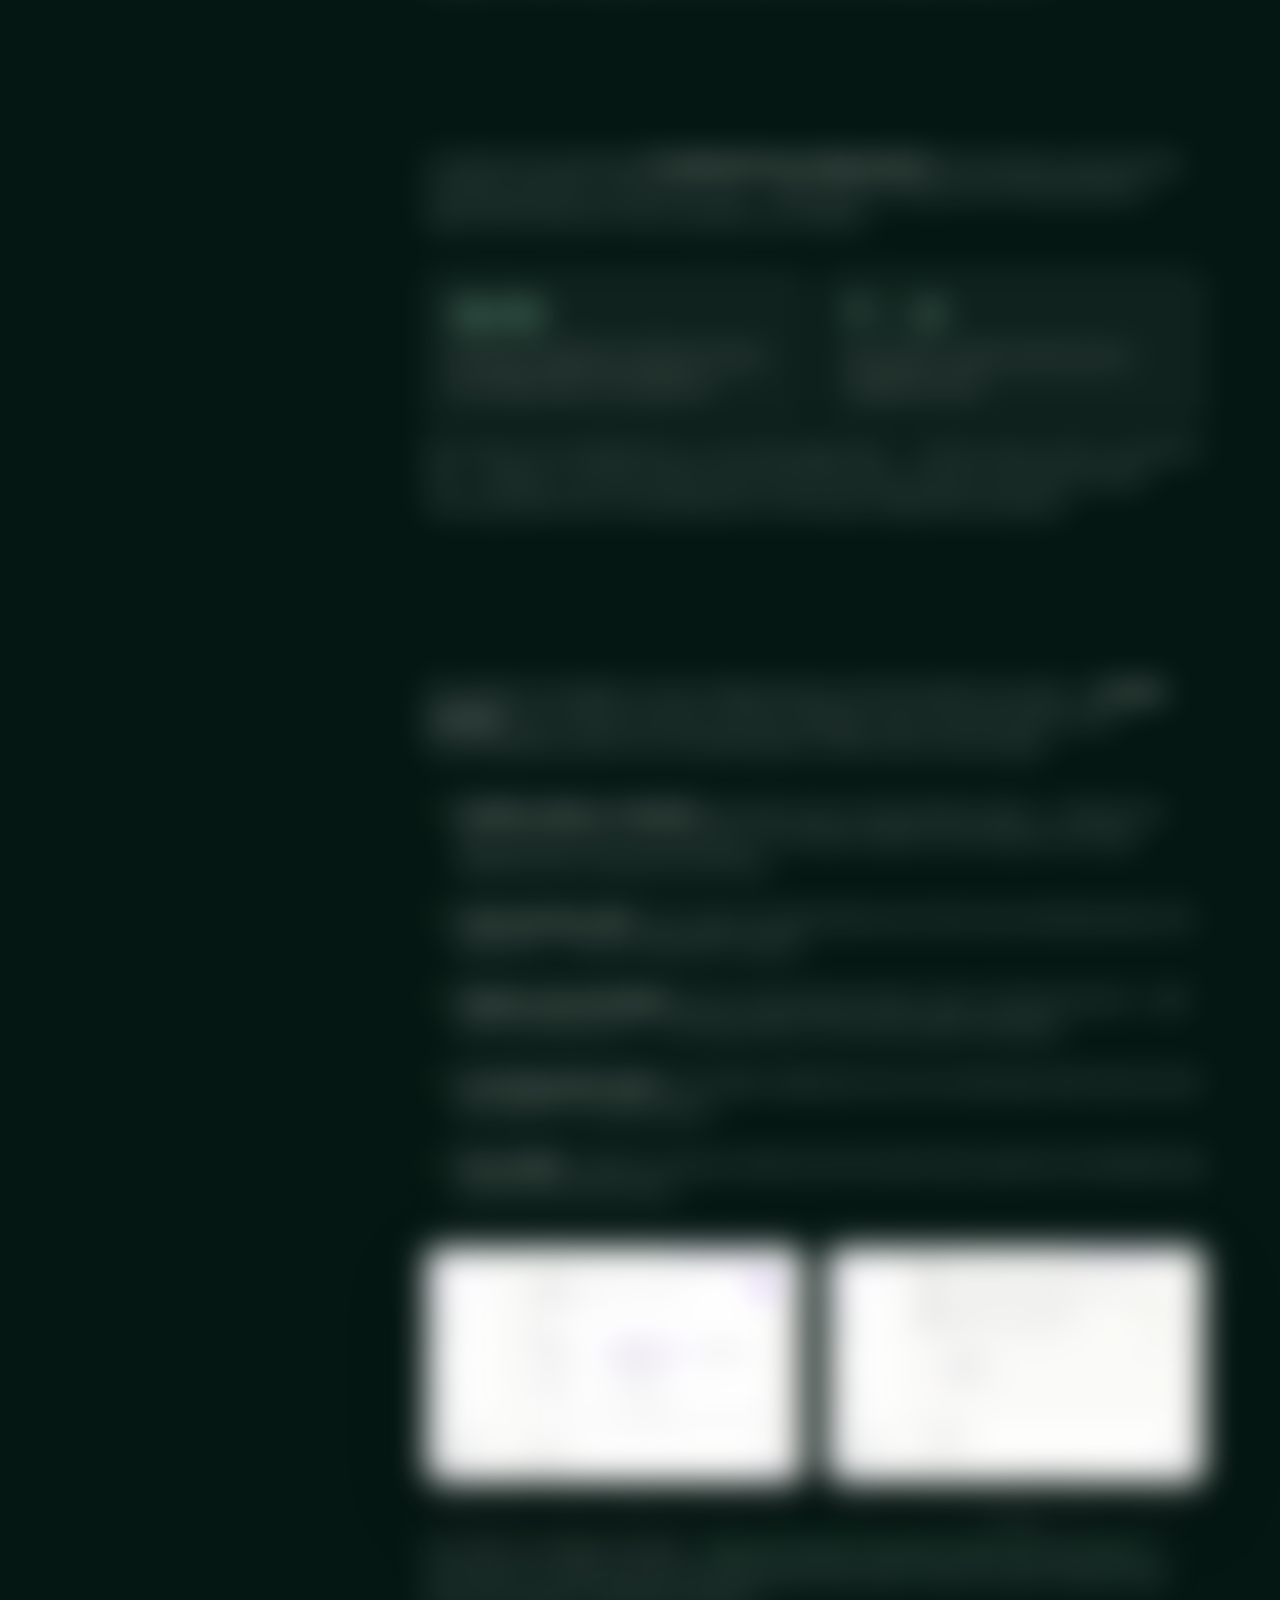
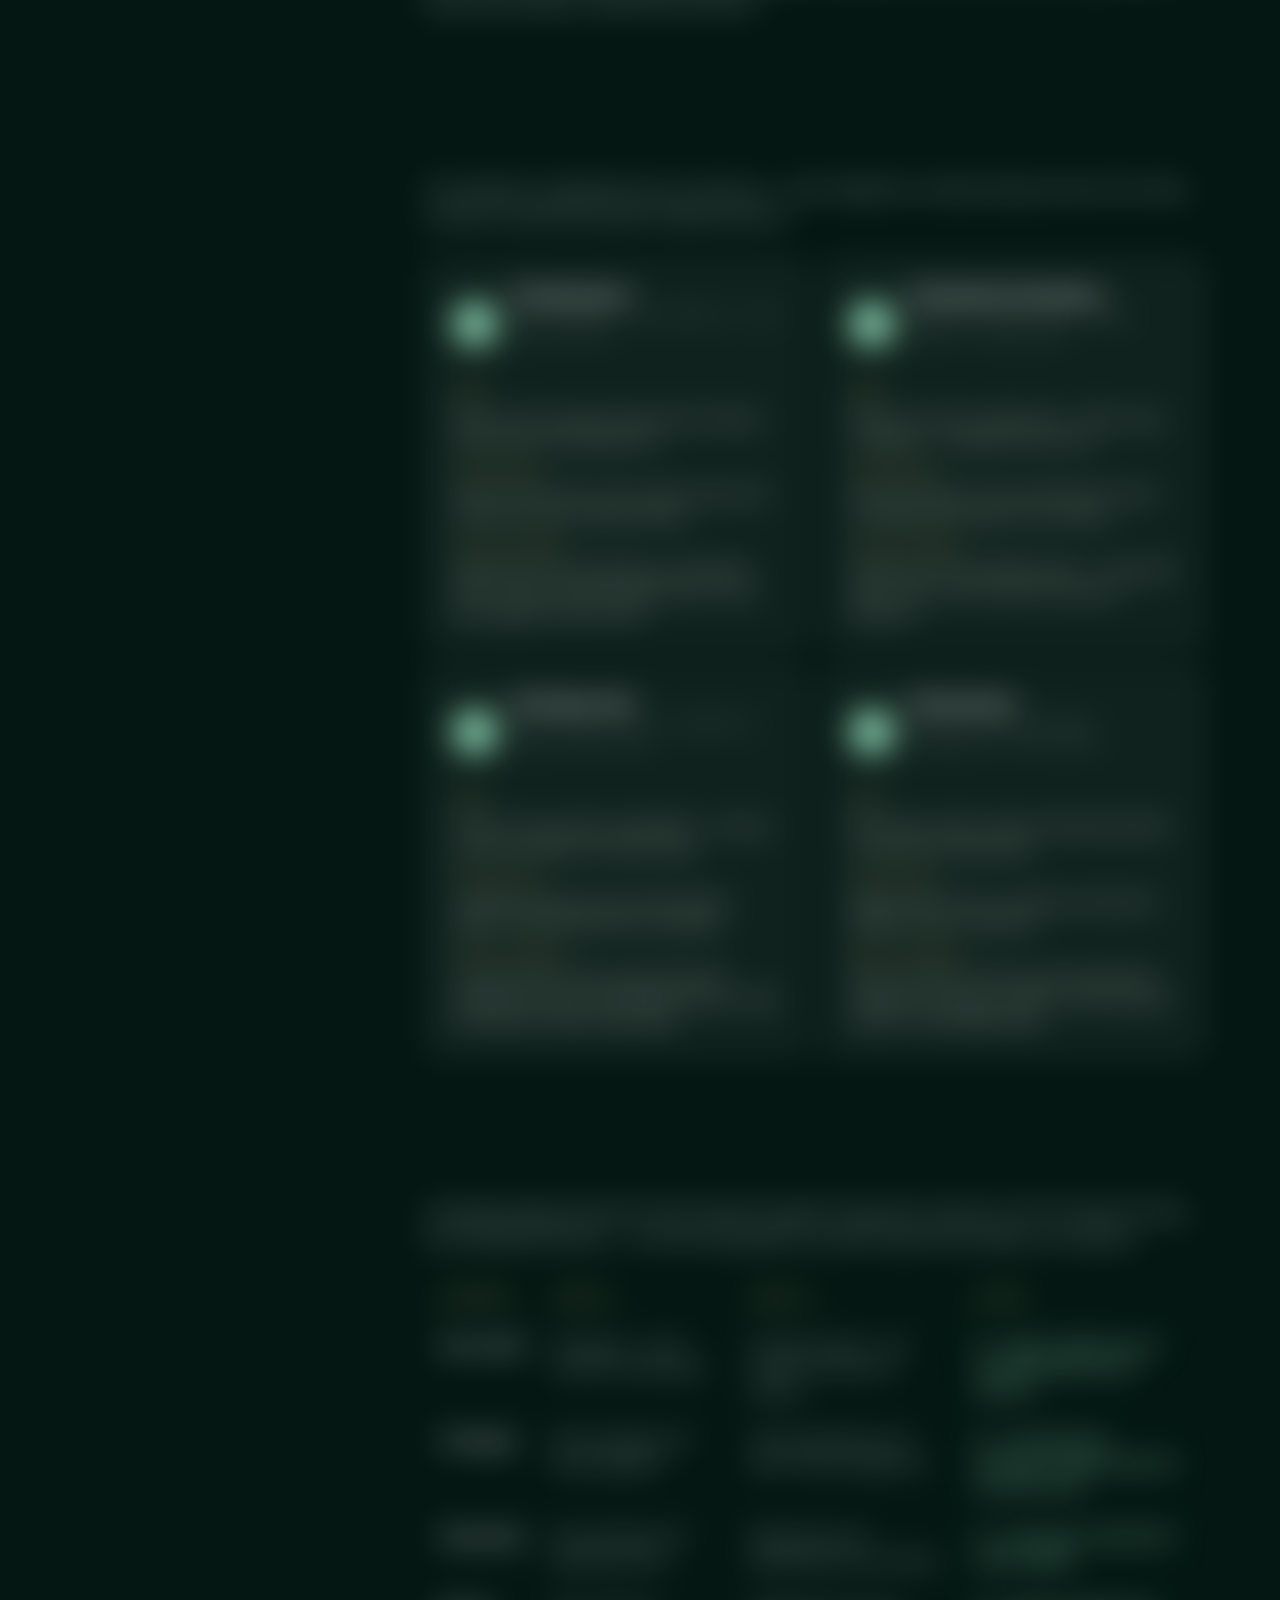
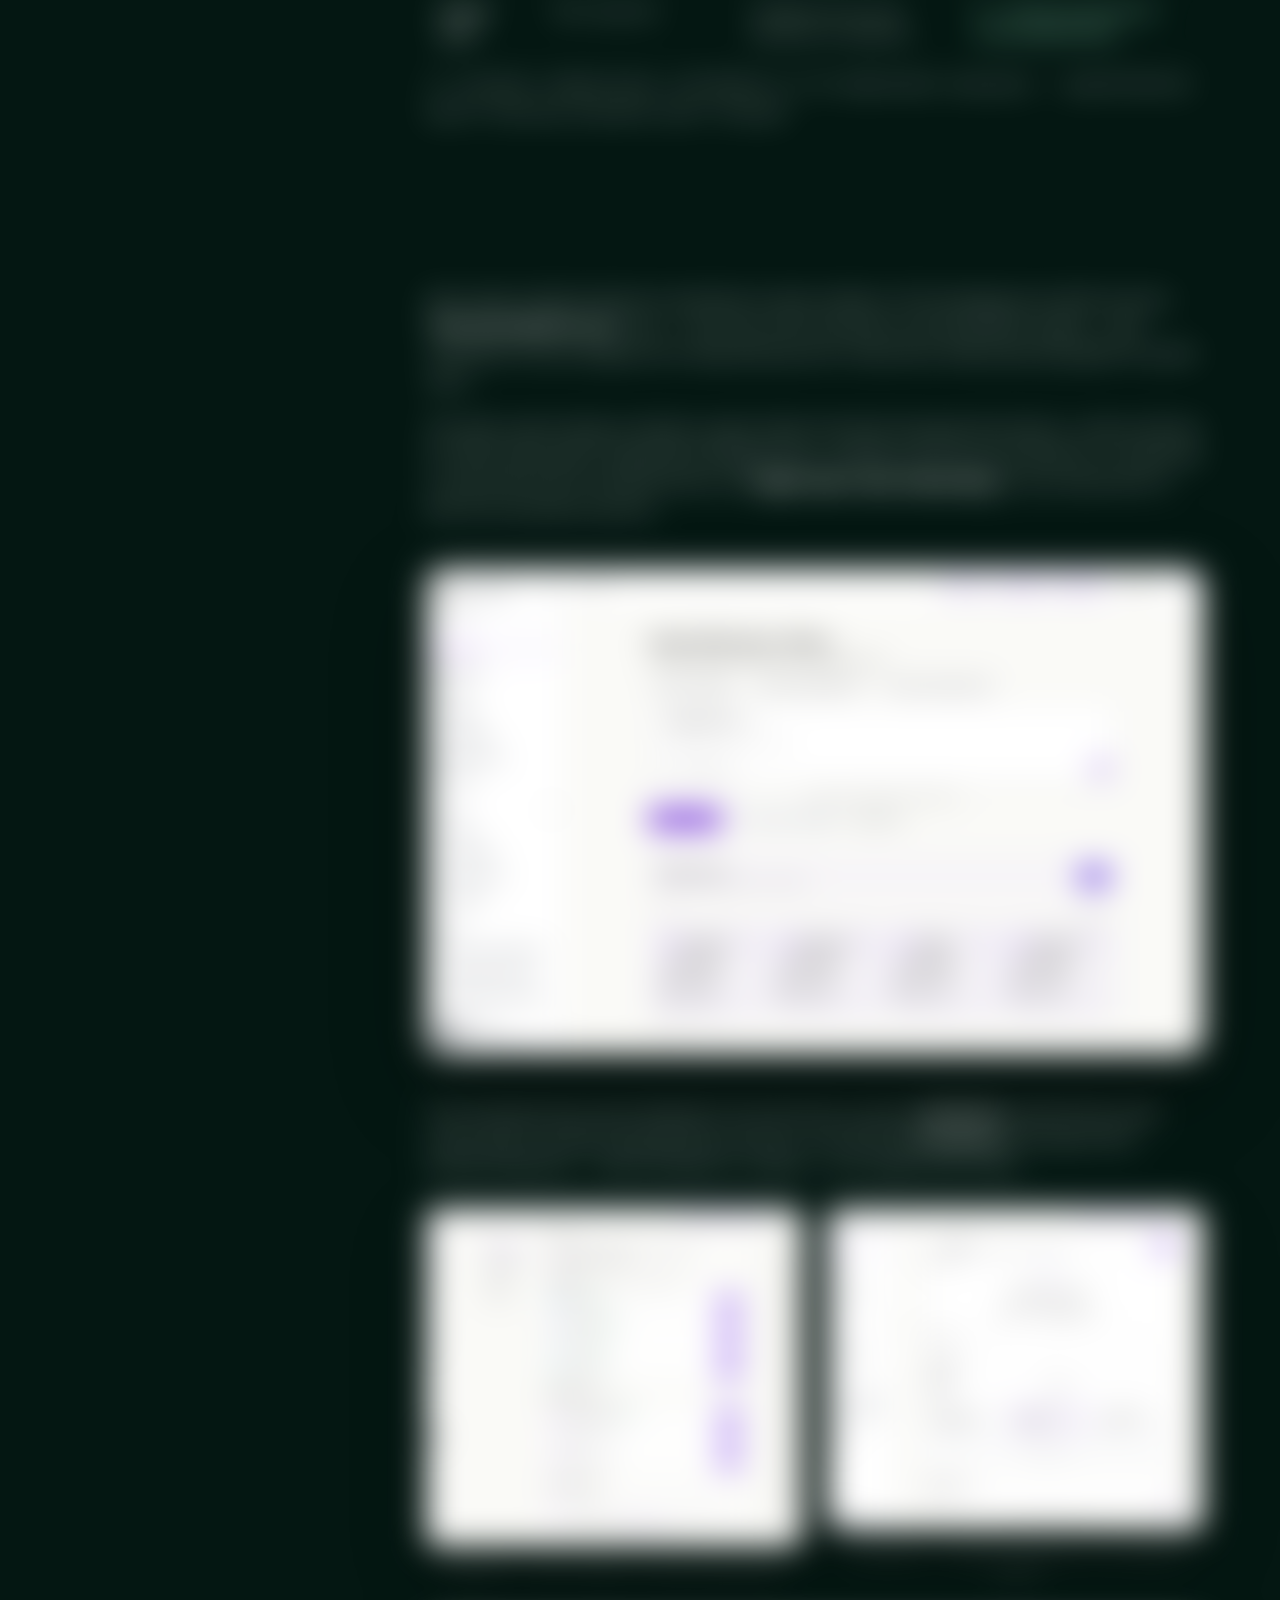
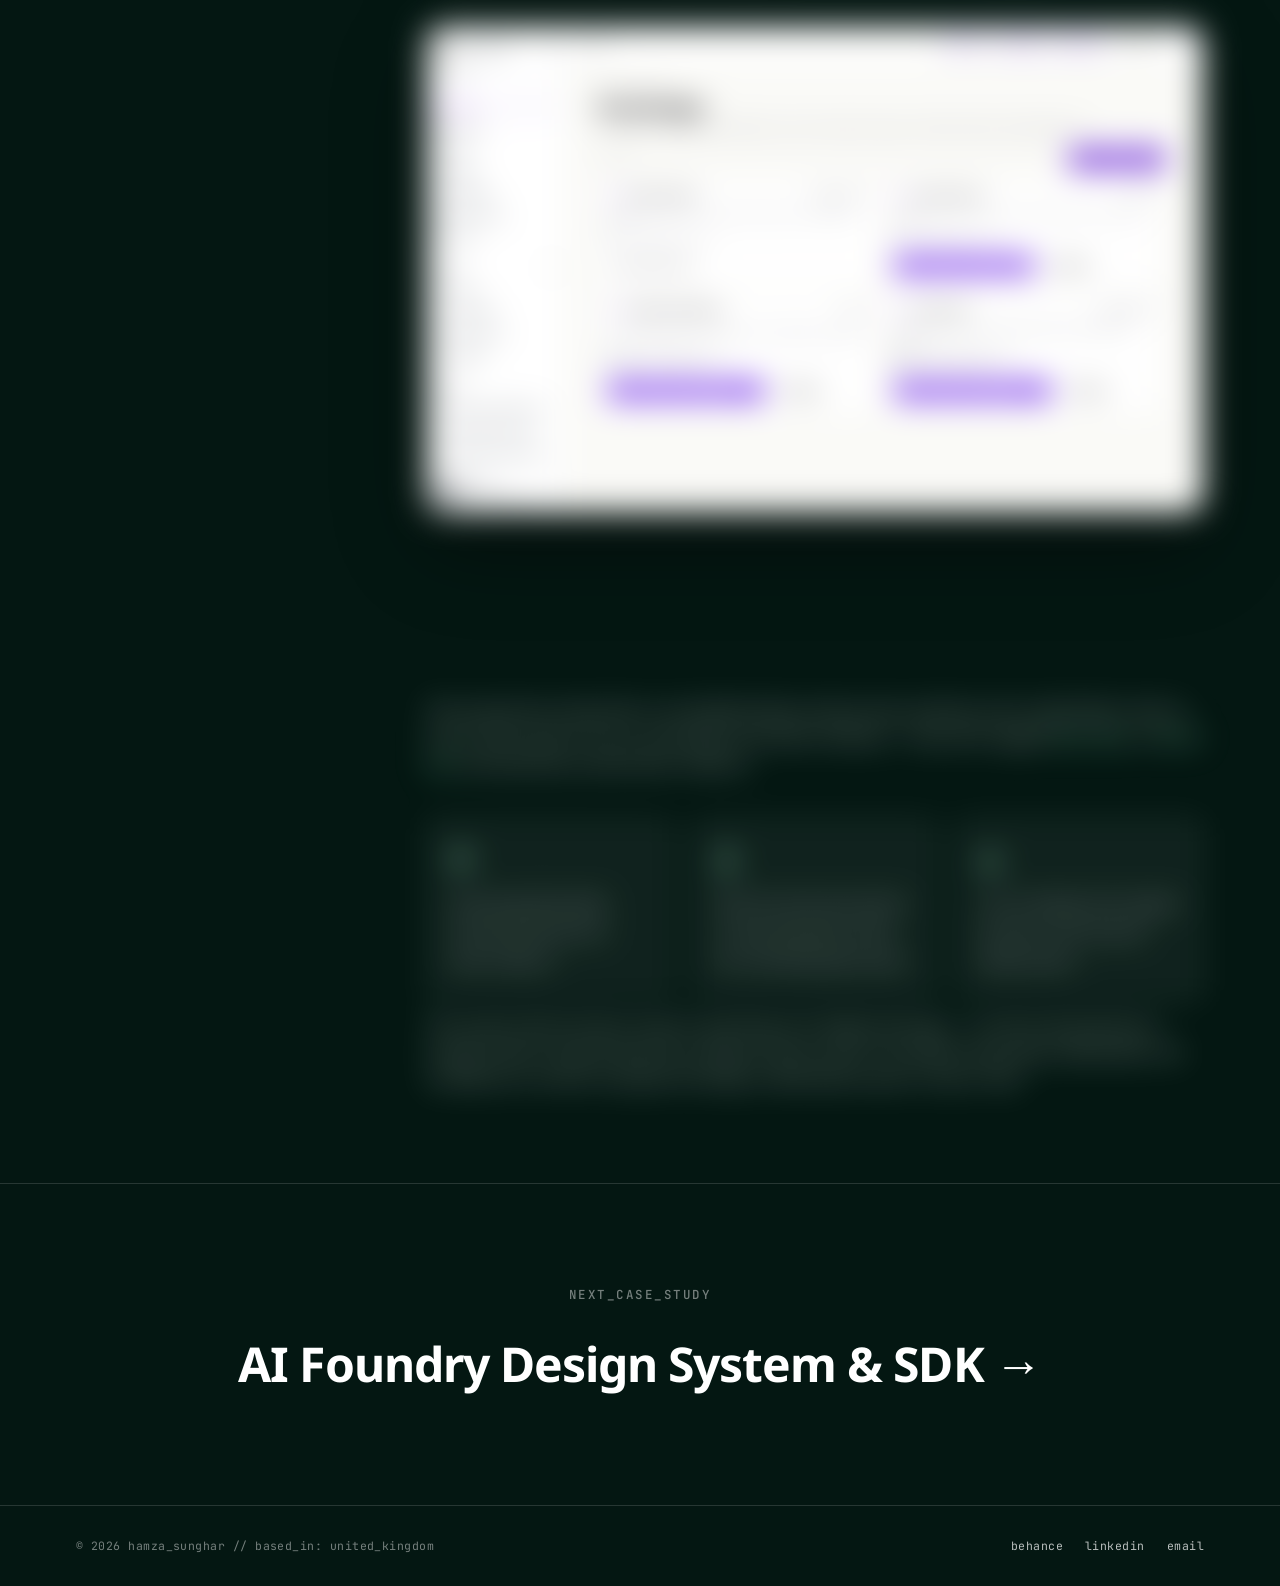
==== commit 516319c3: "Add files via upload" ====
--- a/case-ai-foundry.html
+++ b/case-ai-foundry.html
@@ -14,13 +14,14 @@
 
   <nav class="nav">
     <div class="nav-inner">
-      <a href="index.html" class="nav-logo">hamza sunghar<span>.</span></a>
+      <a href="index.html" class="nav-logo">Hamza Sunghar<span>.</span></a>
       <div class="nav-links">
-        <a href="index.html#work">work</a>
-        <a href="index.html#about">about</a>
-        <a href="Hamza-Sunghar-CV.pdf" target="_blank" rel="noopener" class="hide-mobile">resume</a>
-        <a href="mailto:hsunghardesign@gmail.com" class="nav-cta">get in touch</a>
-      </div>
+        <a href="index.html#work">Work</a>
+        <a href="index.html#about">About</a>
+        <a href="Hamza-Sunghar-CV.pdf" target="_blank" rel="noopener" class="hide-mobile">Resume</a>
+        <a href="mailto:hsunghardesign@gmail.com" class="nav-cta">Get in Touch</a>
+      </div>
+      <button class="nav-burger" aria-label="Open menu" aria-expanded="false"><span></span><span></span></button>
     </div>
   </nav>
 
@@ -282,6 +283,24 @@
       }, { passive: true });
       heroBlur();
     }
+  
+    // mobile burger menu
+    const navBurger = document.querySelector('.nav-burger');
+    const navPanel = document.querySelector('.nav-links');
+    if (navBurger && navPanel) {
+      navBurger.addEventListener('click', () => {
+        const open = navPanel.classList.toggle('open');
+        navBurger.classList.toggle('open', open);
+        navBurger.setAttribute('aria-expanded', open);
+        document.body.style.overflow = open ? 'hidden' : '';
+      });
+      navPanel.querySelectorAll('a').forEach(a => a.addEventListener('click', () => {
+        navPanel.classList.remove('open');
+        navBurger.classList.remove('open');
+        navBurger.setAttribute('aria-expanded', 'false');
+        document.body.style.overflow = '';
+      }));
+    }
   </script>
 </body>
 </html>
--- a/styles.css
+++ b/styles.css
@@ -101,6 +101,28 @@
   transition: background 0.25s, border-color 0.25s;
 }
 .nav-cta:hover { background: rgba(255, 255, 255, 0.14); border-color: var(--accent); }
+
+/* ---------- Burger (mobile only) ---------- */
+.nav-burger {
+  display: none;
+  flex-direction: column;
+  justify-content: center;
+  gap: 7px;
+  background: none;
+  border: 0;
+  cursor: pointer;
+  padding: 10px;
+  z-index: 130;
+}
+.nav-burger span {
+  display: block;
+  width: 24px;
+  height: 2px;
+  background: var(--ink);
+  transition: transform 0.3s ease;
+}
+.nav-burger.open span:first-child { transform: translateY(4.5px) rotate(45deg); }
+.nav-burger.open span:last-child { transform: translateY(-4.5px) rotate(-45deg); }
 
 /* ---------- Hero (homepage) ---------- */
 .hero {
@@ -734,7 +756,15 @@
 
 /* ---------- Responsive ---------- */
 @media (max-width: 900px) {
-  .hero { padding: 130px 0 70px; }
+  .hero { padding: 130px 0 70px; min-height: auto; }
+  /* scroll hint flows below the CTAs instead of overlapping them */
+  .scroll-hint {
+    position: static;
+    transform: none;
+    display: block;
+    text-align: center;
+    margin-top: 56px;
+  }
   .project { grid-template-columns: 1fr; gap: 28px; padding: 40px 0; }
   .personas { grid-template-columns: 1fr; }
   .kqs { grid-template-columns: 1fr; }
@@ -748,7 +778,36 @@
   .cs-section .inner { grid-template-columns: 1fr; gap: 26px; }
   .cs-section .side { position: static; }
   .gallery.two { grid-template-columns: 1fr; }
+  .contact { padding: 100px 0 80px; }
+}
+
+/* ---------- Mobile nav: burger + full-screen glass panel ---------- */
+@media (max-width: 720px) {
+  .nav-burger { display: flex; }
+  .nav-links {
+    position: fixed;
+    inset: 0;
+    z-index: 120;
+    display: flex;
+    flex-direction: column;
+    align-items: center;
+    justify-content: center;
+    gap: 36px;
+    font-size: 1.2rem;
+    /* glass panel — same material as the tiles and nav bar */
+    background: rgba(4, 23, 18, 0.55);
+    backdrop-filter: blur(28px) saturate(1.6);
+    -webkit-backdrop-filter: blur(28px) saturate(1.6);
+    box-shadow: inset 0 1px 0 rgba(255, 255, 255, 0.1);
+    opacity: 0;
+    pointer-events: none;
+    transition: opacity 0.35s ease;
+  }
+  .nav-links.open { opacity: 1; pointer-events: auto; }
+  .nav-links .hide-mobile { display: block; }  /* Resume joins the panel */
+  .nav-links .nav-cta { padding: 14px 34px; }
+}
+@media (min-width: 721px) and (max-width: 900px) {
   .nav-links { gap: 18px; font-size: 0.85rem; }
   .nav-links .hide-mobile { display: none; }
-  .contact { padding: 100px 0 80px; }
-}
+}
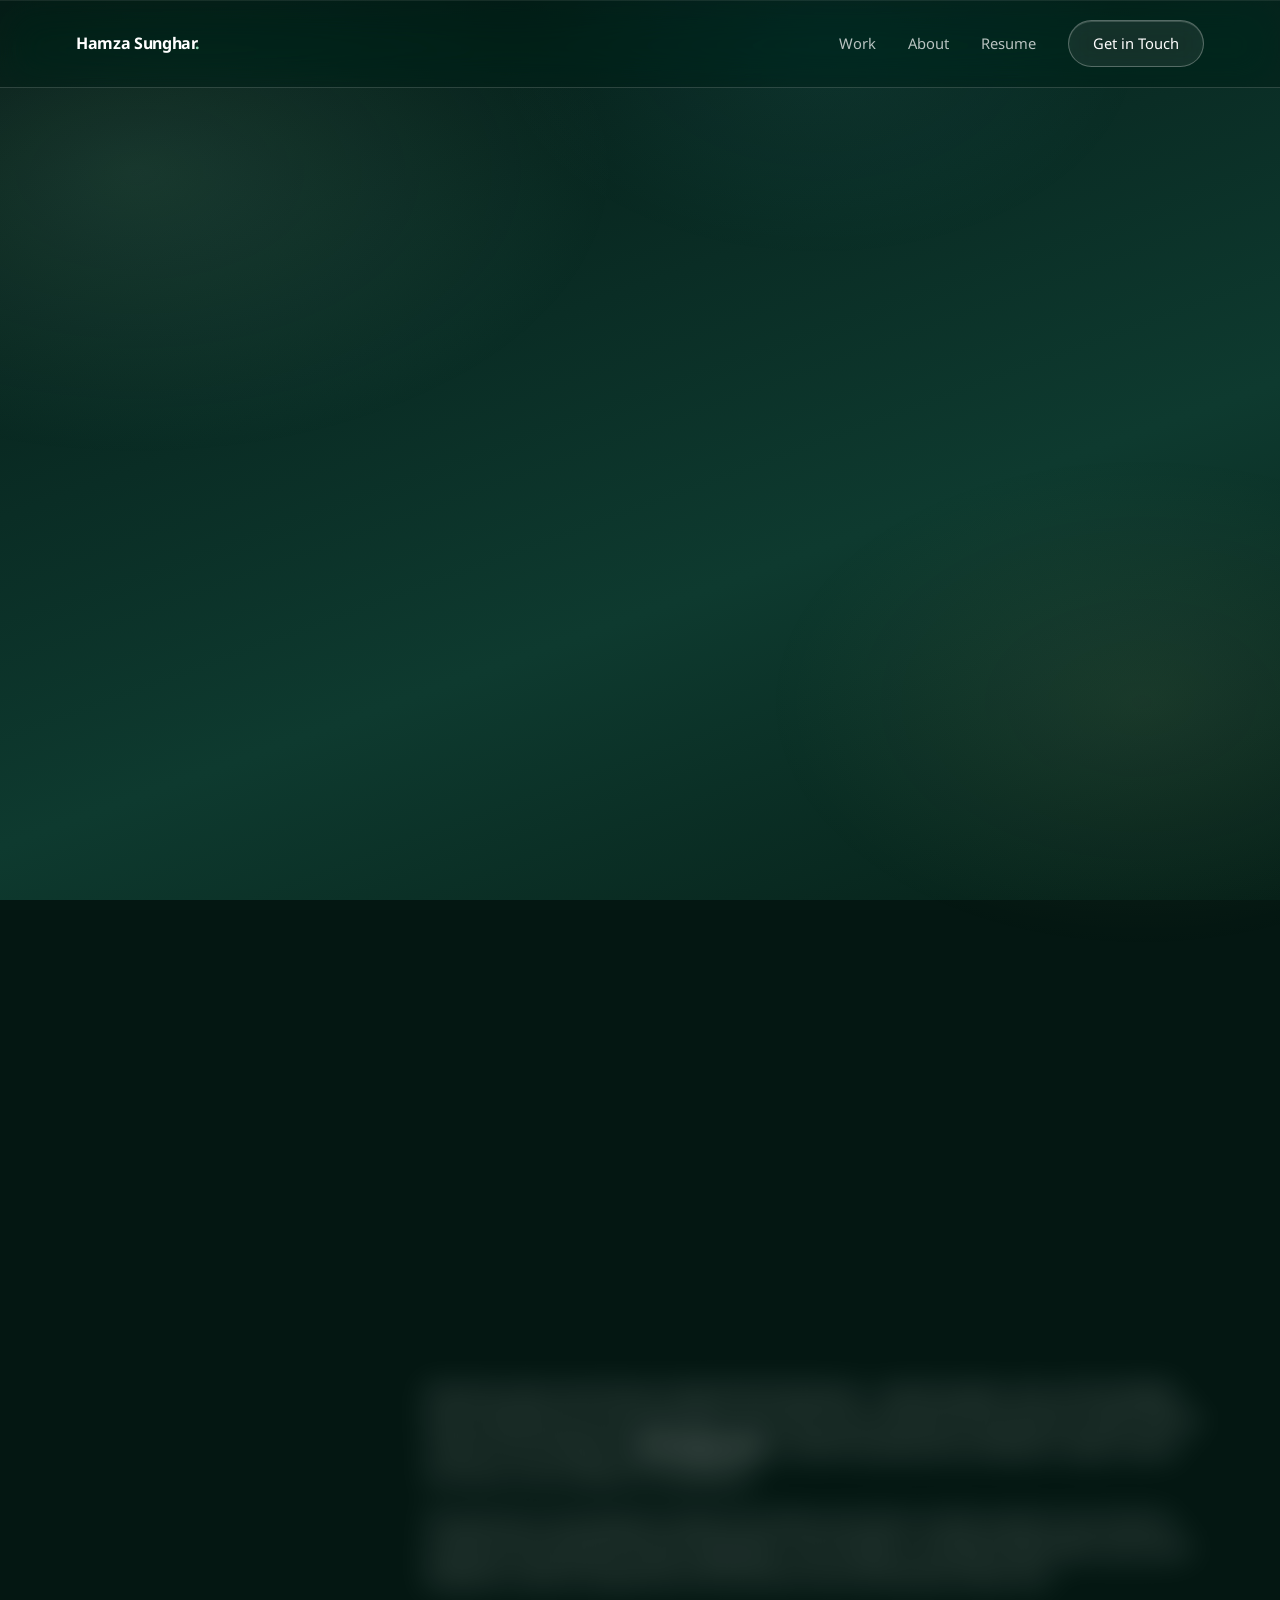
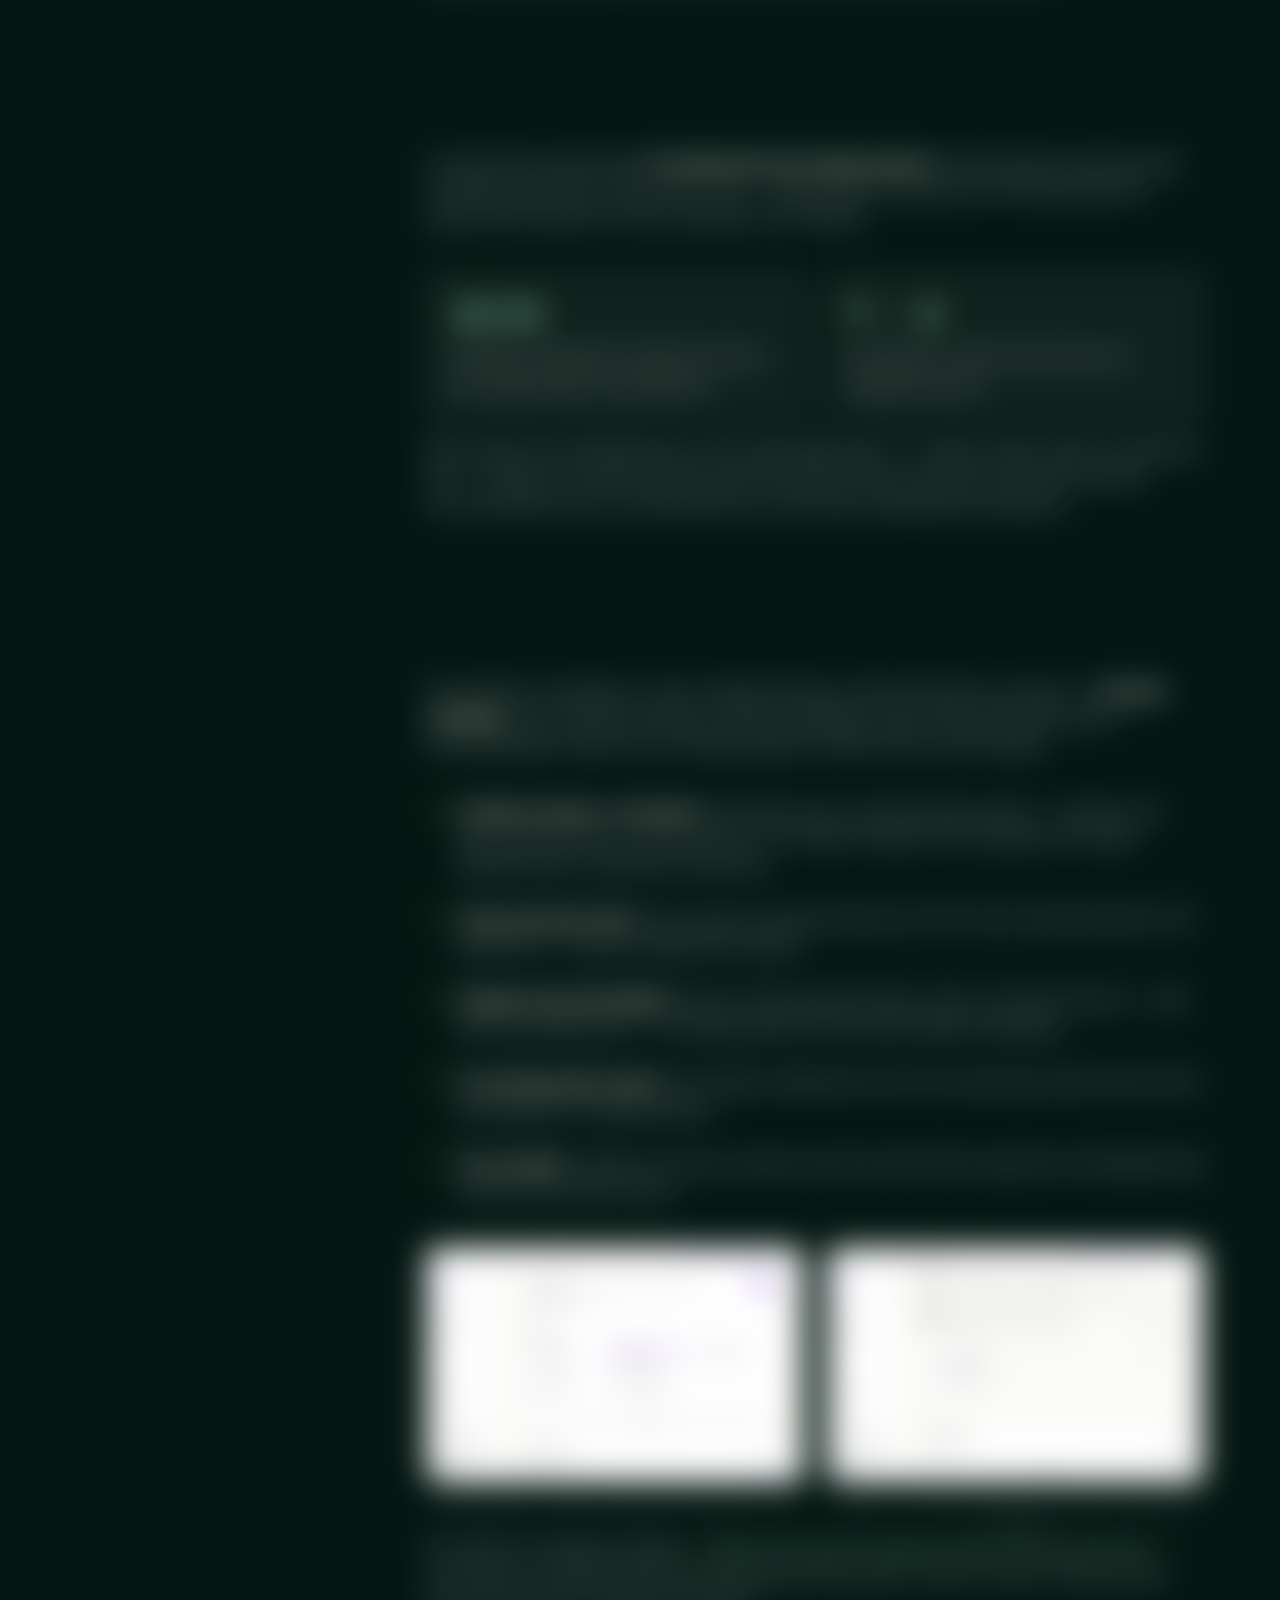
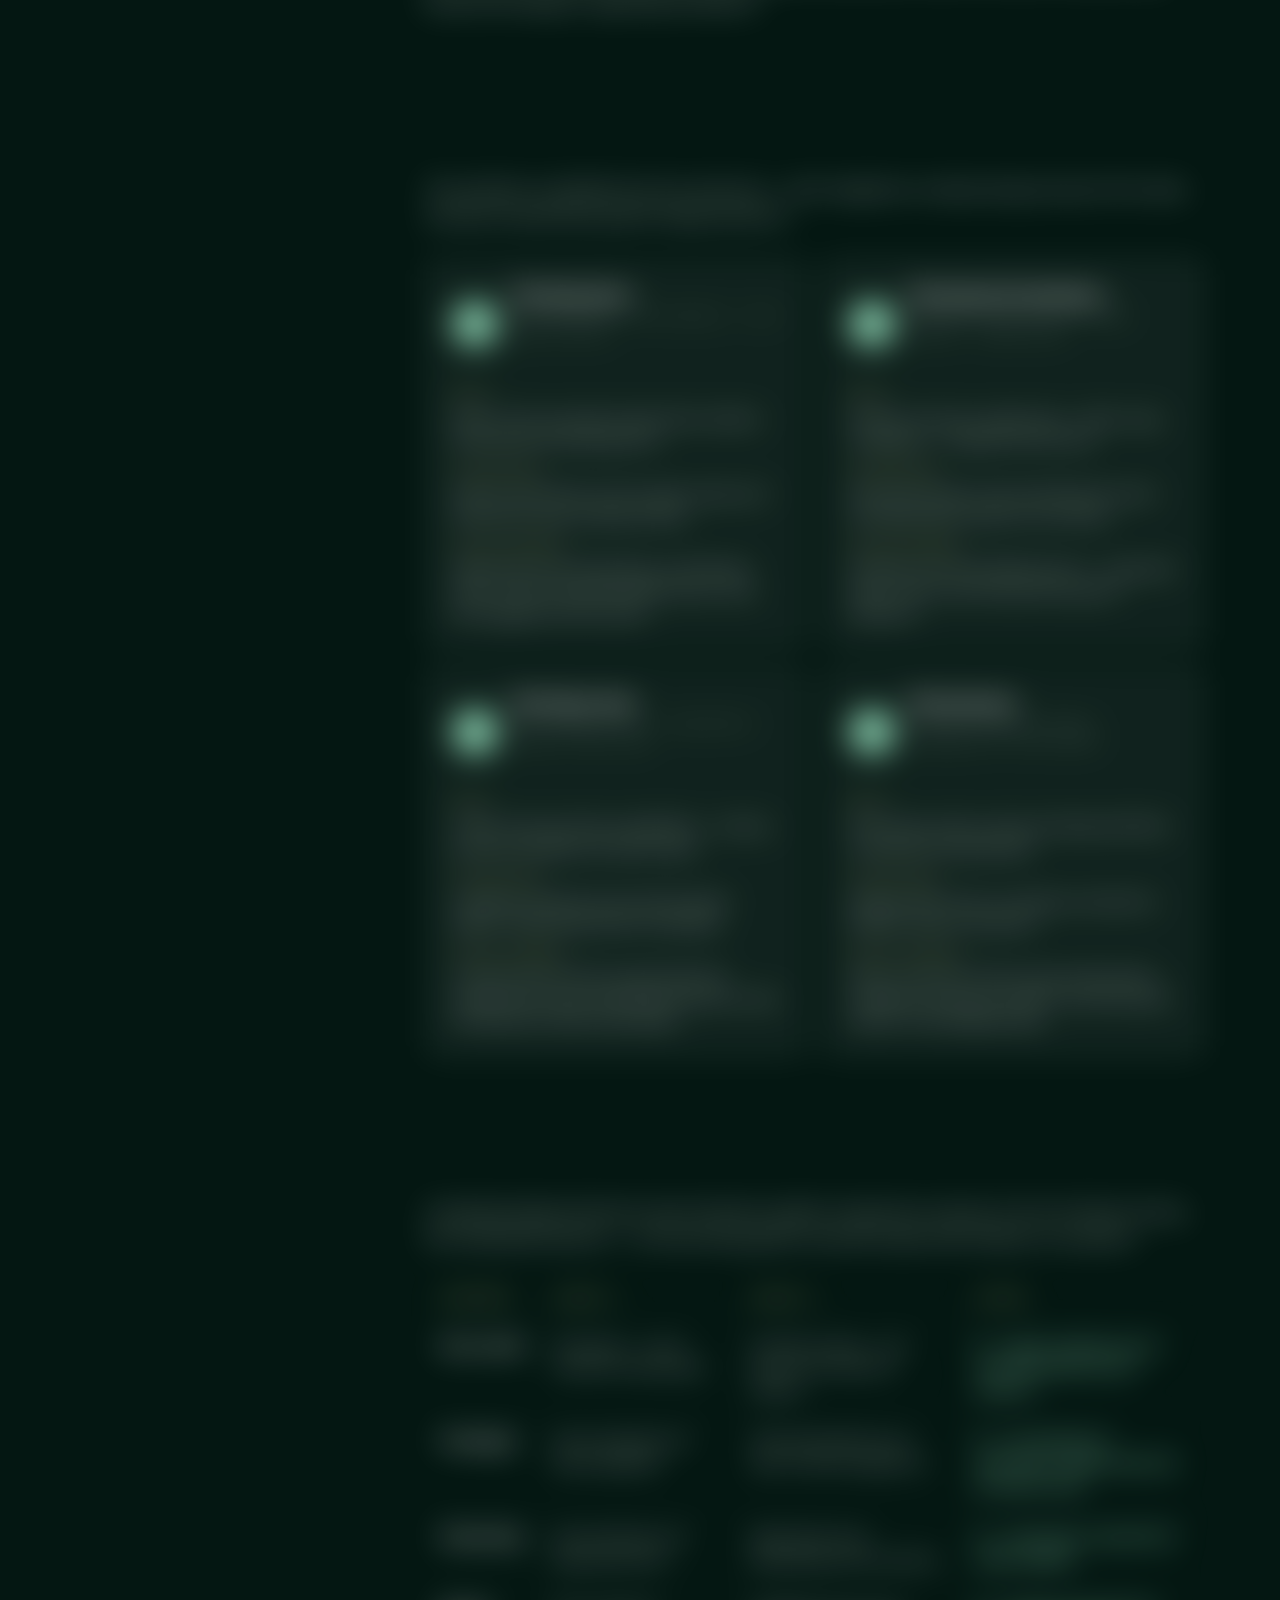
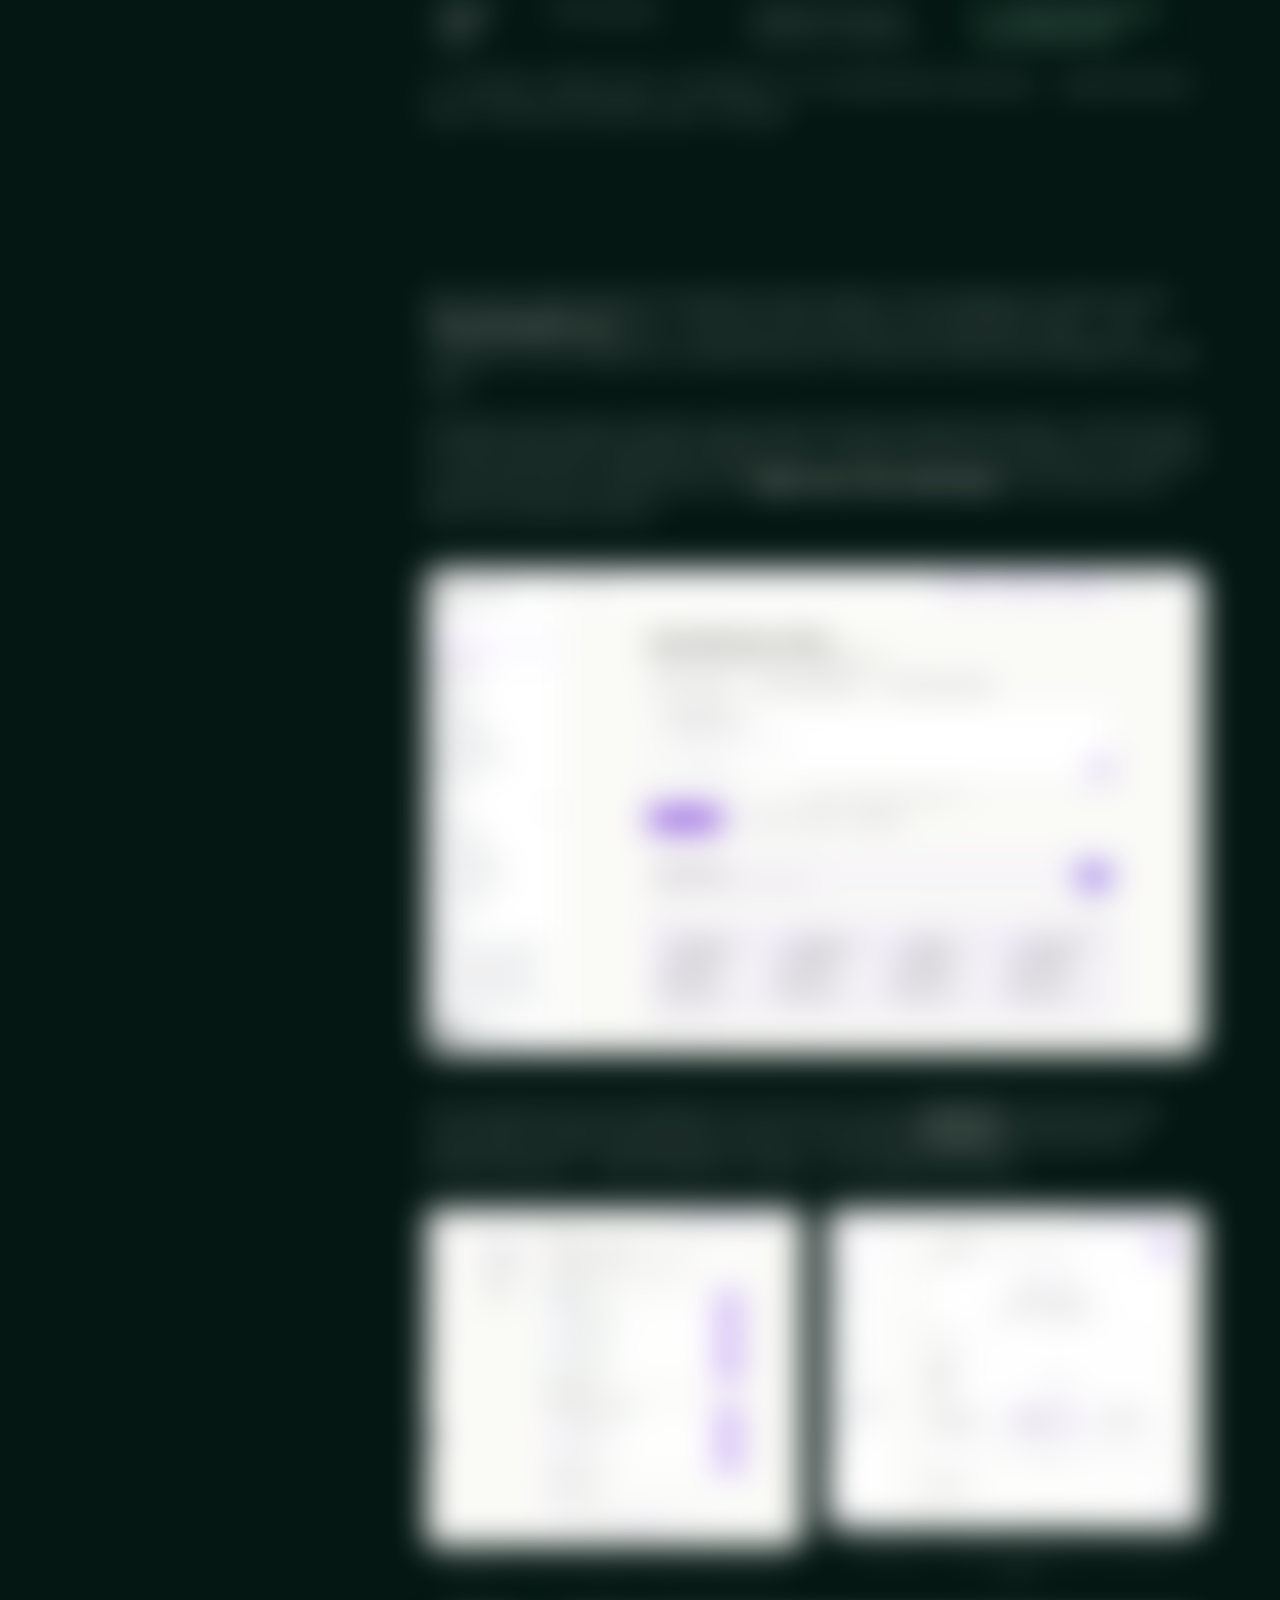
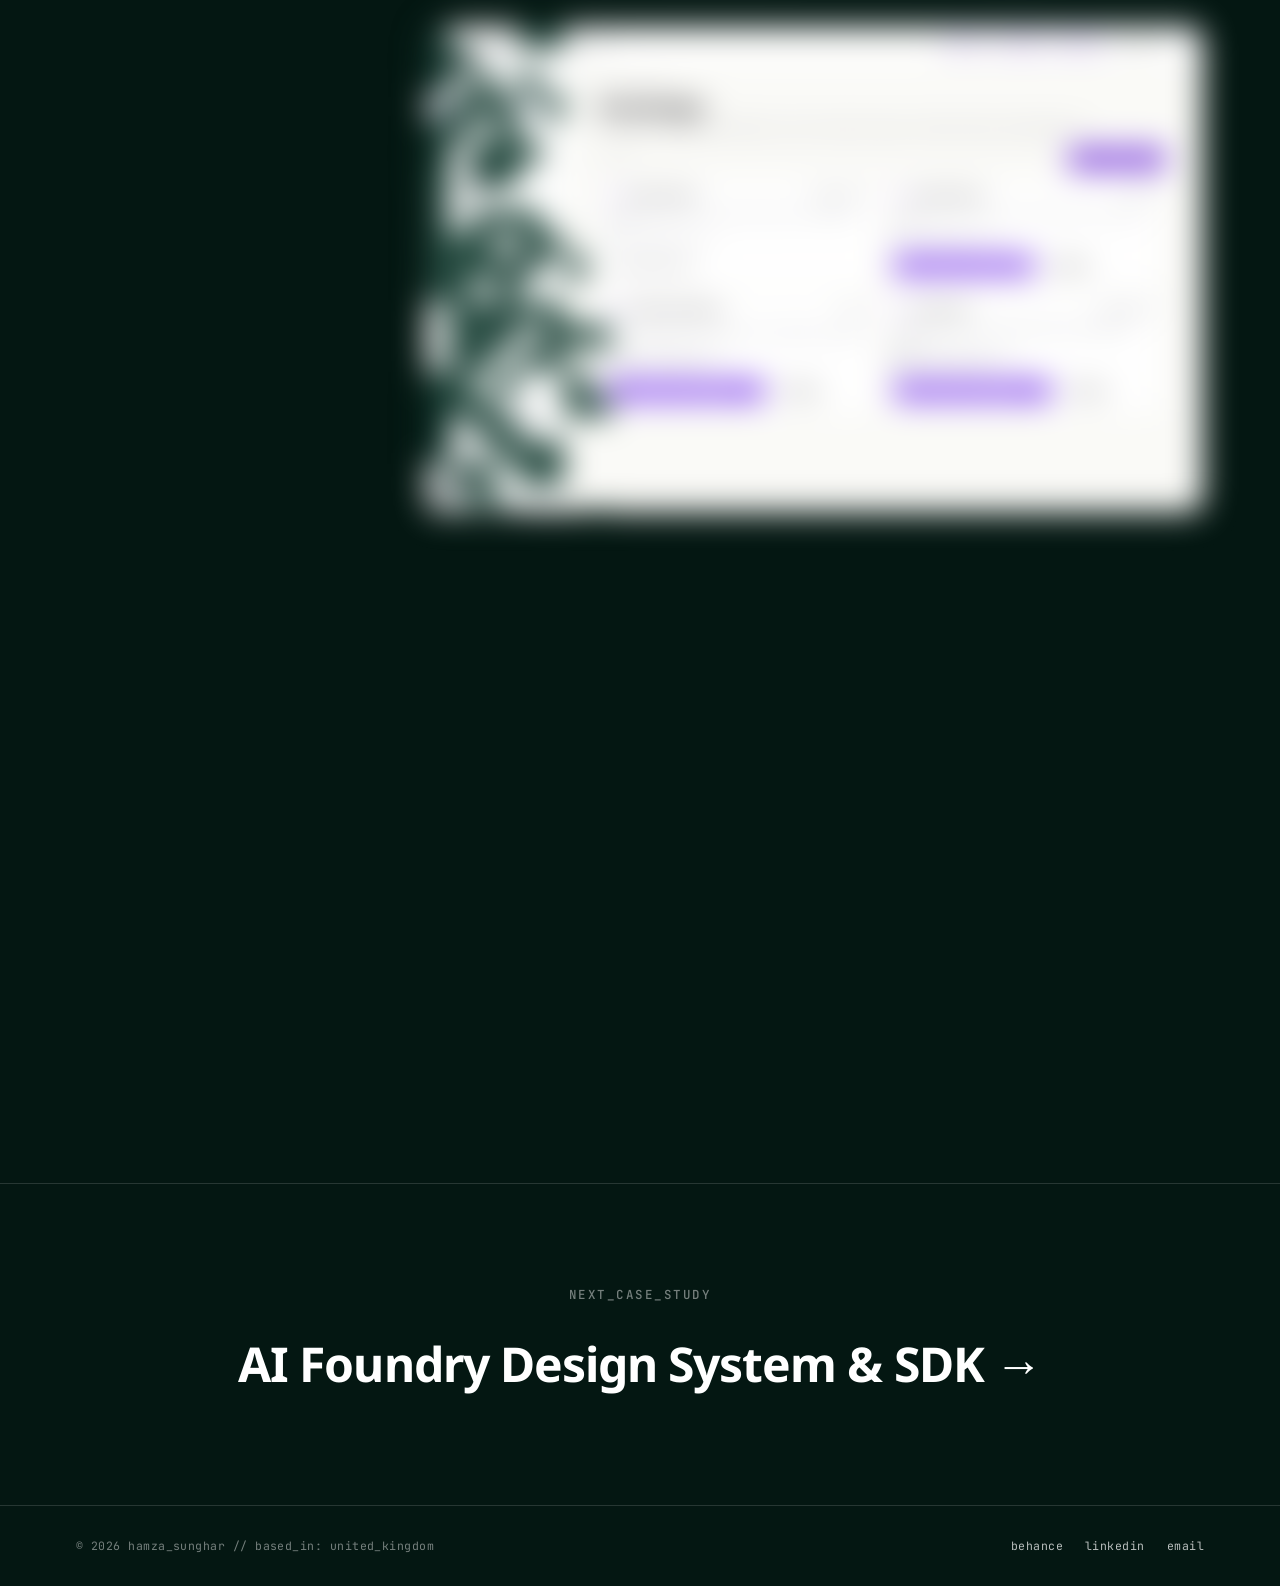
==== commit 3d31a63a: "Add OriginKit-inspired motion layer to case study pages Re-implements a set of animations from origi" ====
--- a/case-ai-foundry.html
+++ b/case-ai-foundry.html
@@ -7,7 +7,7 @@
   <meta name="description" content="Case study: researching and designing an enterprise AI hub — 15 moderated user testing sessions shaping one front door to every AI capability.">
   <link rel="preconnect" href="https://fonts.googleapis.com">
   <link rel="preconnect" href="https://fonts.gstatic.com" crossorigin>
-  <link href="https://fonts.googleapis.com/css2?family=Noto+Sans:wght@400;500;600;700&family=JetBrains+Mono:wght@400;500;600&display=swap" rel="stylesheet">
+  <link href="https://fonts.googleapis.com/css2?family=Noto+Sans:wght@400..900&family=JetBrains+Mono:wght@400;500;600&display=swap" rel="stylesheet">
   <link rel="stylesheet" href="styles.css">
 </head>
 <body>
@@ -257,50 +257,6 @@
     </div>
   </footer>
 
-  <script>
-    const io = new IntersectionObserver((entries) => {
-      entries.forEach(e => e.target.classList.toggle('visible', e.isIntersecting));
-    }, { threshold: 0.1 });
-    document.querySelectorAll('.reveal').forEach((el, i) => {
-      const sibs = el.parentElement ? [...el.parentElement.children].filter(c => c.classList && c.classList.contains('reveal')) : [el];
-      el.style.setProperty('--stagger', (sibs.indexOf(el) % 4) * 0.12 + 's');
-      io.observe(el);
-    });
-  
-    // case hero blurs out progressively as it scrolls off-screen
-    const heroEl = document.querySelector('.cs-hero .wrap');
-    if (heroEl && !window.matchMedia('(prefers-reduced-motion: reduce)').matches) {
-      let hTick = false;
-      const heroBlur = () => {
-        const p = Math.min(1, Math.max(0, window.scrollY / (window.innerHeight * 0.85)));
-        heroEl.style.filter = 'blur(' + (p * 18).toFixed(1) + 'px)';
-        heroEl.style.opacity = (1 - p * 0.92).toFixed(2);
-        heroEl.style.transform = 'translateY(' + (p * -34).toFixed(1) + 'px)';
-        hTick = false;
-      };
-      window.addEventListener('scroll', () => {
-        if (!hTick) { requestAnimationFrame(heroBlur); hTick = true; }
-      }, { passive: true });
-      heroBlur();
-    }
-  
-    // mobile burger menu
-    const navBurger = document.querySelector('.nav-burger');
-    const navPanel = document.querySelector('.nav-links');
-    if (navBurger && navPanel) {
-      navBurger.addEventListener('click', () => {
-        const open = navPanel.classList.toggle('open');
-        navBurger.classList.toggle('open', open);
-        navBurger.setAttribute('aria-expanded', open);
-        document.body.style.overflow = open ? 'hidden' : '';
-      });
-      navPanel.querySelectorAll('a').forEach(a => a.addEventListener('click', () => {
-        navPanel.classList.remove('open');
-        navBurger.classList.remove('open');
-        navBurger.setAttribute('aria-expanded', 'false');
-        document.body.style.overflow = '';
-      }));
-    }
-  </script>
+  <script src="motion.js" defer></script>
 </body>
 </html>
--- a/styles.css
+++ b/styles.css
@@ -811,3 +811,194 @@
   .nav-links { gap: 18px; font-size: 0.85rem; }
   .nav-links .hide-mobile { display: none; }
 }
+
+/* ==========================================================
+   Motion layer — reference: originkit.dev (animated component
+   library). Effects are re-implemented here in plain CSS/JS
+   and tuned for the editorial dark-green system.
+   JS-driven pieces live in motion.js; everything below that
+   is CSS-only also reaches the encrypted homepage.
+   ========================================================== */
+
+/* ---------- Ambient aurora (CSS-only, drifts behind everything) ---------- */
+body::after {
+  content: "";
+  position: fixed;
+  inset: -20%;
+  z-index: -1;
+  pointer-events: none;
+  background:
+    radial-gradient(38% 32% at 22% 28%, rgba(143, 214, 181, 0.13), transparent 70%),
+    radial-gradient(30% 28% at 78% 70%, rgba(230, 222, 142, 0.07), transparent 70%),
+    radial-gradient(26% 24% at 60% 18%, rgba(103, 232, 249, 0.06), transparent 70%);
+  animation: aurora-drift 34s ease-in-out infinite alternate;
+  will-change: transform;
+}
+@keyframes aurora-drift {
+  0%   { transform: translate3d(-3%, -2%, 0) scale(1); }
+  50%  { transform: translate3d(2%, 3%, 0) scale(1.06); }
+  100% { transform: translate3d(4%, -3%, 0) scale(1.02); }
+}
+
+/* ---------- Shiny kicker (OriginKit "Shiny Pill": endless sheen sweep) ---------- */
+.kicker, .sec-kicker {
+  background: linear-gradient(110deg, var(--sand) 0%, var(--sand) 42%, #fff 50%, var(--sand) 58%, var(--sand) 100%);
+  background-size: 260% 100%;
+  -webkit-background-clip: text;
+  background-clip: text;
+  color: transparent;
+  animation: text-sheen 5.5s linear infinite;
+}
+@keyframes text-sheen {
+  0%   { background-position: 110% 0; }
+  100% { background-position: -110% 0; }
+}
+
+/* ---------- Button sheen sweep + magnetic pull ---------- */
+.btn, .btn-ghost, .nav-cta { position: relative; overflow: hidden; }
+.btn::after, .btn-ghost::after, .nav-cta::after {
+  content: "";
+  position: absolute;
+  top: -40%; bottom: -40%;
+  left: -30%;
+  width: 34%;
+  background: linear-gradient(100deg, transparent 0%, rgba(255, 255, 255, 0.28) 50%, transparent 100%);
+  transform: skewX(-20deg) translateX(-140%);
+  animation: btn-sheen 4.8s cubic-bezier(0.4, 0, 0.2, 1) infinite;
+  pointer-events: none;
+}
+.btn::after { background: linear-gradient(100deg, transparent 0%, rgba(143, 214, 181, 0.55) 50%, transparent 100%); }
+.btn-ghost::after { animation-delay: 1.4s; }
+@keyframes btn-sheen {
+  0%, 62% { transform: skewX(-20deg) translateX(-140%); }
+  100%    { transform: skewX(-20deg) translateX(520%); }
+}
+.btn.mag, .btn-ghost.mag, .nav-cta.mag { transition: transform 0.14s ease-out, box-shadow 0.25s, background 0.25s, border-color 0.25s; }
+.btn, .btn-ghost, .nav-cta { transition: transform 0.55s cubic-bezier(0.22, 1, 0.36, 1), box-shadow 0.25s, background 0.25s, border-color 0.25s; }
+
+/* ---------- Scroll hint: pulse travelling down the line ---------- */
+.scroll-hint::after {
+  transform-origin: top;
+  animation: hint-drop 2.4s cubic-bezier(0.65, 0, 0.35, 1) infinite;
+}
+@keyframes hint-drop {
+  0%   { transform: scaleY(0); opacity: 0; }
+  35%  { transform: scaleY(1); opacity: 1; }
+  100% { transform: scaleY(1) translateY(38px); opacity: 0; }
+}
+
+/* ---------- Project tiles: icon springs on hover ---------- */
+.p-tile .icon-box { transition: transform 0.6s cubic-bezier(0.34, 1.56, 0.64, 1), box-shadow 0.4s; }
+.project:hover .p-tile .icon-box {
+  transform: scale(1.12) rotate(-5deg);
+  box-shadow: 0 18px 40px rgba(0, 0, 0, 0.36);
+}
+.p-tags span { transition: border-color 0.25s, color 0.25s, transform 0.4s cubic-bezier(0.22, 1, 0.36, 1); }
+.project:hover .p-tags span { border-color: rgba(143, 214, 181, 0.45); color: var(--ink); }
+
+/* ---------- Word-level smoky reveal (OriginKit "Smoky Text") ----------
+   motion.js splits headings inside .reveal into .w spans; each word
+   diffuses in with its own delay after the parent starts. */
+.reveal .w {
+  display: inline-block;
+  opacity: 0;
+  filter: blur(14px);
+  transform: translateY(0.35em);
+  transition:
+    opacity 0.7s cubic-bezier(0.22, 1, 0.36, 1),
+    transform 0.7s cubic-bezier(0.22, 1, 0.36, 1),
+    filter 0.7s cubic-bezier(0.22, 1, 0.36, 1);
+  transition-delay: calc(var(--stagger, 0s) + var(--wi, 0) * 55ms);
+}
+.reveal.visible .w { opacity: 1; filter: blur(0); transform: none; }
+
+/* ---------- Scramble decode (OriginKit "Scramble Text") ---------- */
+.scrambling { font-variant-ligatures: none; }
+
+/* ---------- Hero grid canvas (OriginKit "Blinking Squares") ---------- */
+.cs-hero, .hero { position: relative; }
+.cs-hero > .wrap, .hero > .wrap { position: relative; z-index: 1; }
+.motion-grid {
+  position: absolute;
+  inset: 0;
+  width: 100%;
+  height: 100%;
+  z-index: 0;
+  pointer-events: none;
+  -webkit-mask-image: radial-gradient(ellipse 70% 80% at 50% 30%, #000 20%, transparent 78%);
+          mask-image: radial-gradient(ellipse 70% 80% at 50% 30%, #000 20%, transparent 78%);
+}
+
+/* ---------- Pixel reveal overlay (OriginKit "Pixel Reveal") ---------- */
+.px-wrap {
+  position: relative;
+  display: block;
+  overflow: hidden;
+  border-radius: var(--px-radius, 0);
+}
+.px-wrap > img, .px-wrap > video { border-radius: 0 !important; }
+.px-cover {
+  position: absolute;
+  inset: 0;
+  width: 100%;
+  height: 100%;
+  z-index: 2;
+  pointer-events: none;
+  transition: opacity 0.4s;
+}
+.px-wrap.px-done .px-cover { opacity: 0; }
+
+/* ---------- Cursor spotlight on cards (OriginKit "Spotlight Text", applied to surfaces) ---------- */
+.spot { position: relative; overflow: hidden; }
+.spot::before {
+  content: "";
+  position: absolute;
+  inset: 0;
+  z-index: 0;
+  border-radius: inherit;
+  background: radial-gradient(280px circle at var(--mx, 50%) var(--my, 50%), rgba(143, 214, 181, 0.16), transparent 60%);
+  opacity: 0;
+  transition: opacity 0.4s;
+  pointer-events: none;
+}
+.spot:hover::before { opacity: 1; }
+.spot > * { position: relative; z-index: 1; }
+
+/* ---------- Direction-aware link hover (OriginKit "Direction Hover") ---------- */
+.dh { position: relative; display: inline-block; overflow: hidden; vertical-align: bottom; }
+.dh-a, .dh-b { display: block; transition: transform 0.38s cubic-bezier(0.22, 1, 0.36, 1); }
+.dh-b { position: absolute; inset: 0; color: var(--accent); transform: translateY(100%); }
+.nav-links a:has(.dh):hover, .footer-links a:has(.dh):hover { color: inherit; }
+
+/* ---------- Press tilt on covers (OriginKit "Blur Carousel" press-tilt) ---------- */
+.tilt {
+  transform-style: preserve-3d;
+  transition: transform 0.6s cubic-bezier(0.22, 1, 0.36, 1), box-shadow 0.6s;
+  will-change: transform;
+}
+.tilt.is-tilting { transition: transform 0.12s ease-out, box-shadow 0.6s; }
+
+/* ---------- Dynamic weight (OriginKit "Dynamic Weight" — variable font) ---------- */
+.dw { display: inline; transition: font-variation-settings 0.45s cubic-bezier(0.22, 1, 0.36, 1); }
+[data-weight-live] .dw { transition: font-variation-settings 0.08s linear; }
+
+/* ---------- Image hover lift ---------- */
+.gallery img, .full-img img { transition: transform 0.6s cubic-bezier(0.22, 1, 0.36, 1), box-shadow 0.6s; }
+.gallery figure:hover img, .full-img:hover img { transform: translateY(-4px) scale(1.012); box-shadow: 0 34px 70px rgba(0, 0, 0, 0.5); }
+
+/* ---------- Focus ring ---------- */
+a:focus-visible, button:focus-visible {
+  outline: 2px solid var(--accent);
+  outline-offset: 4px;
+  border-radius: 6px;
+}
+
+/* ---------- Reduced motion: everything settles instantly ---------- */
+@media (prefers-reduced-motion: reduce) {
+  body::after, .kicker, .sec-kicker, .btn::after, .btn-ghost::after, .nav-cta::after, .scroll-hint::after { animation: none; }
+  .kicker, .sec-kicker { background: none; color: var(--sand); -webkit-text-fill-color: initial; }
+  .reveal .w { transition: none; opacity: 1; filter: none; transform: none; }
+  .motion-grid, .px-cover { display: none; }
+  .tilt, .dh-a, .dh-b, .dw, .btn, .btn-ghost, .nav-cta { transition: none; }
+  .spot::before { display: none; }
+}
